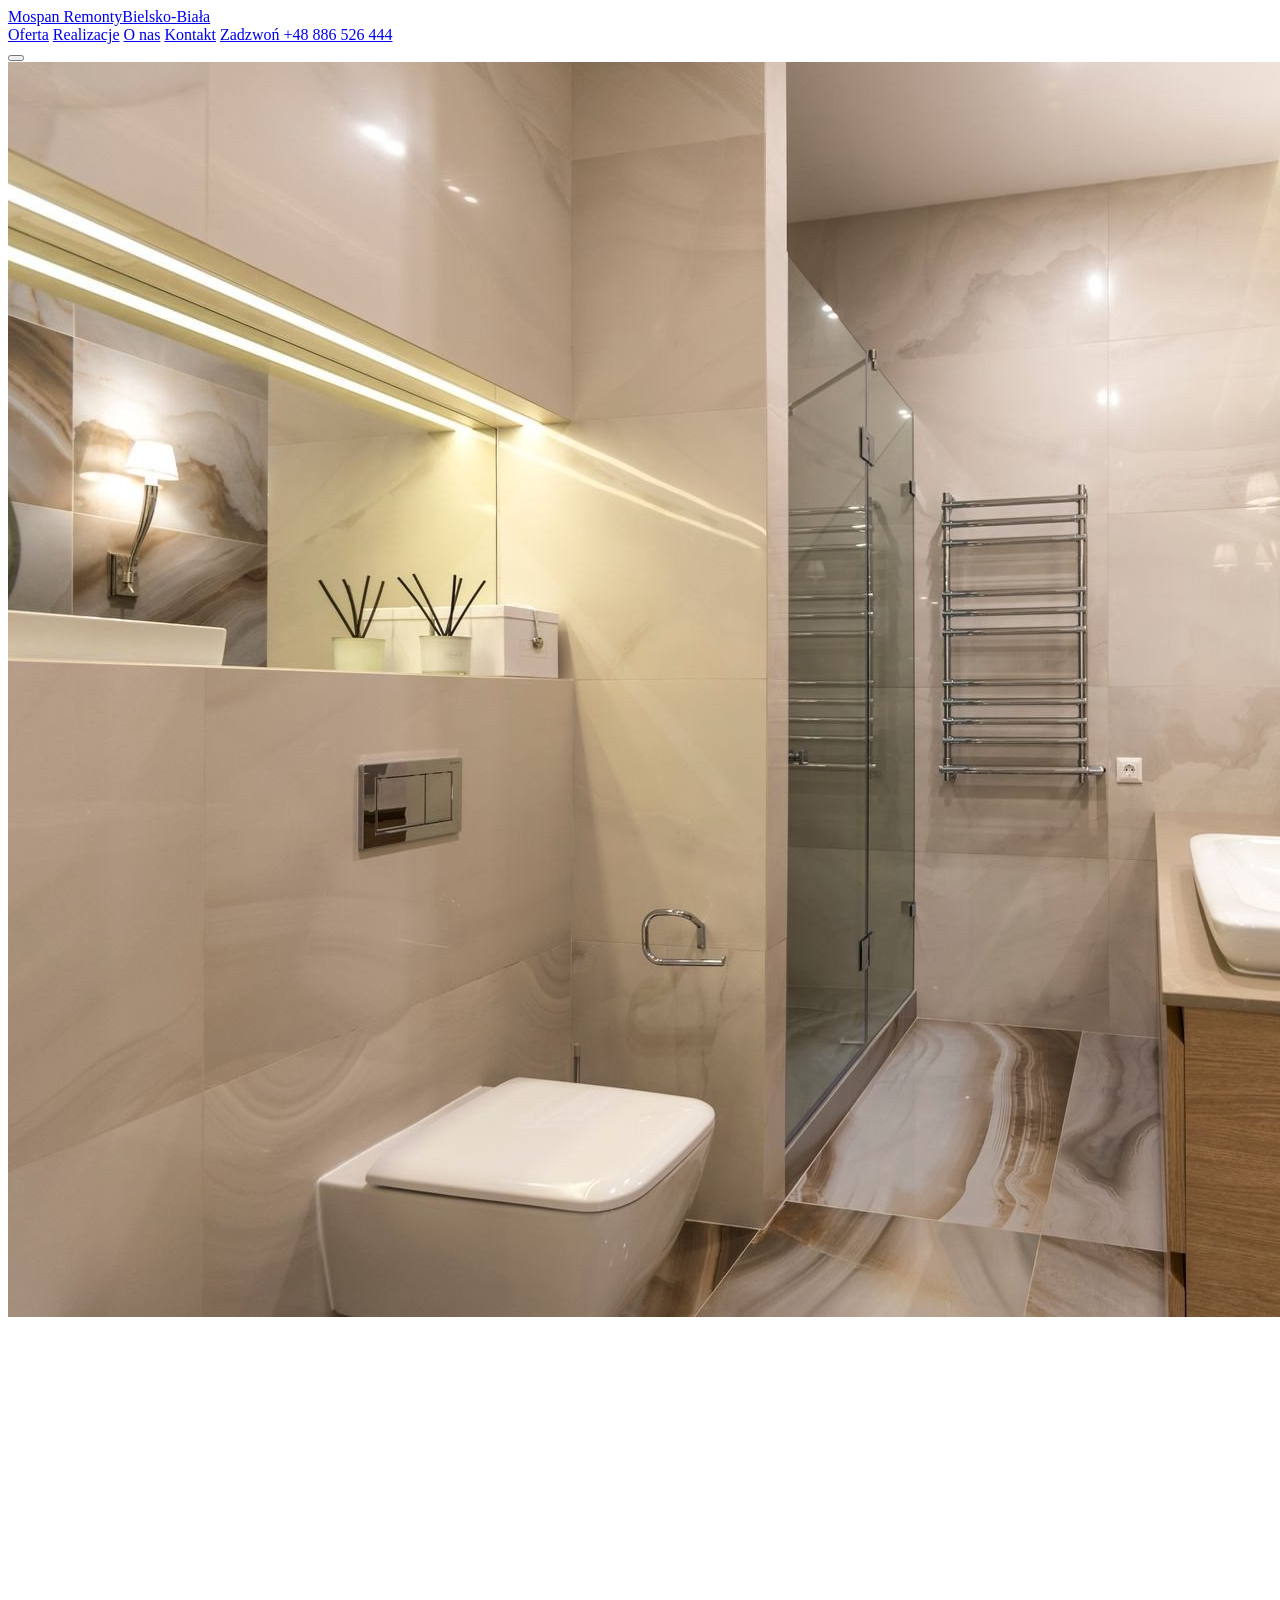
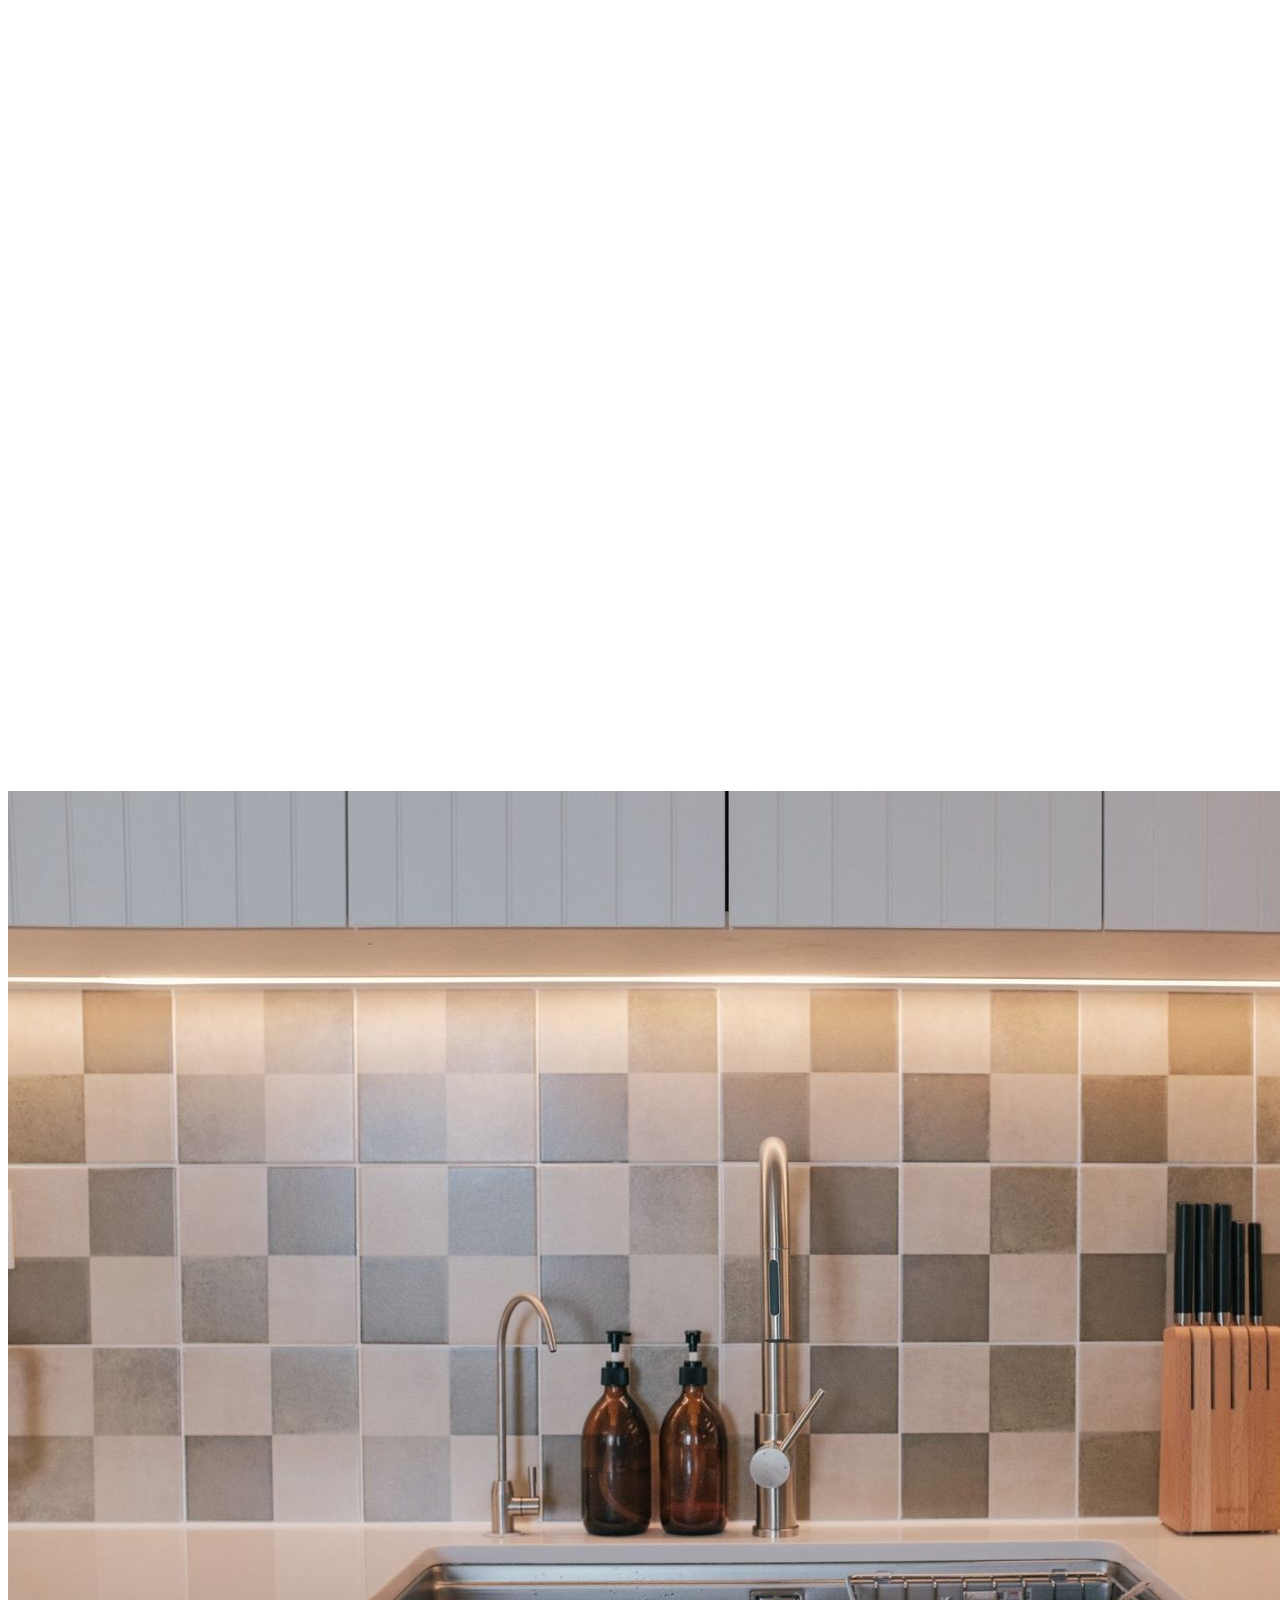
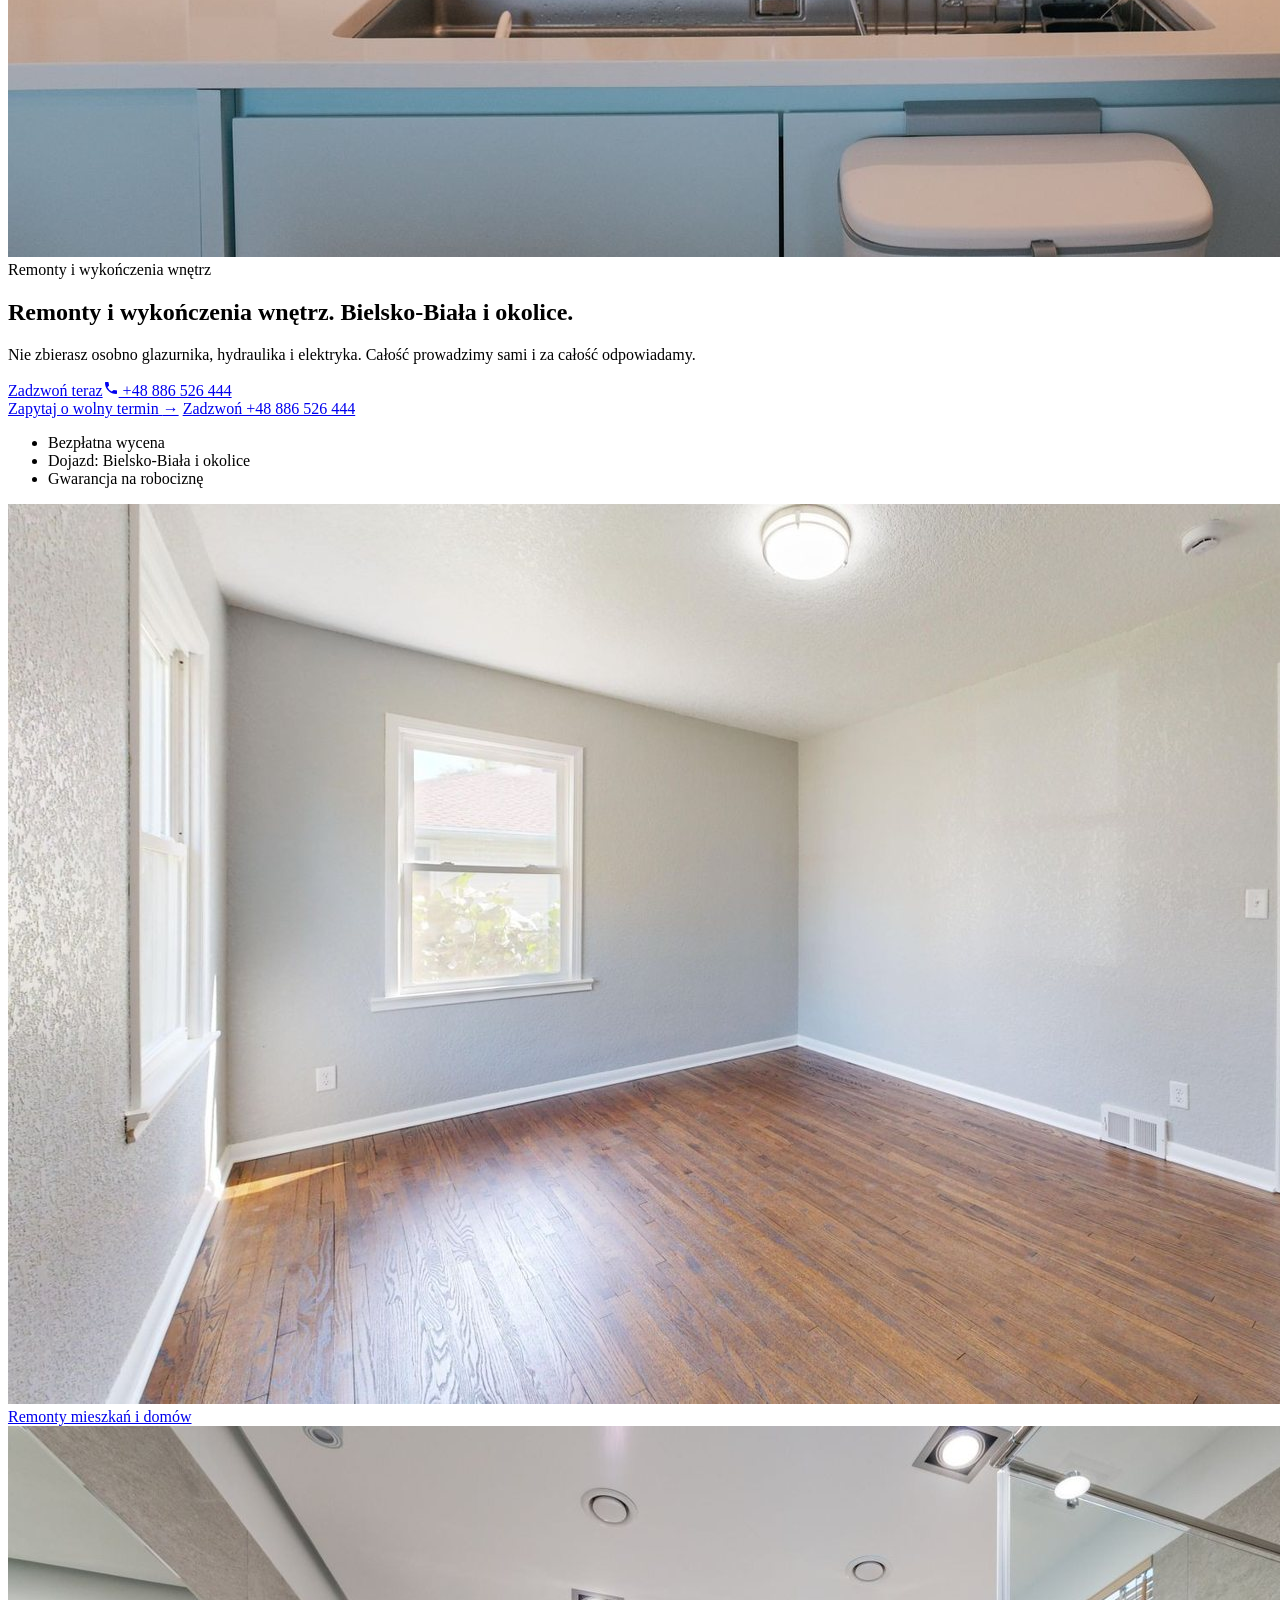
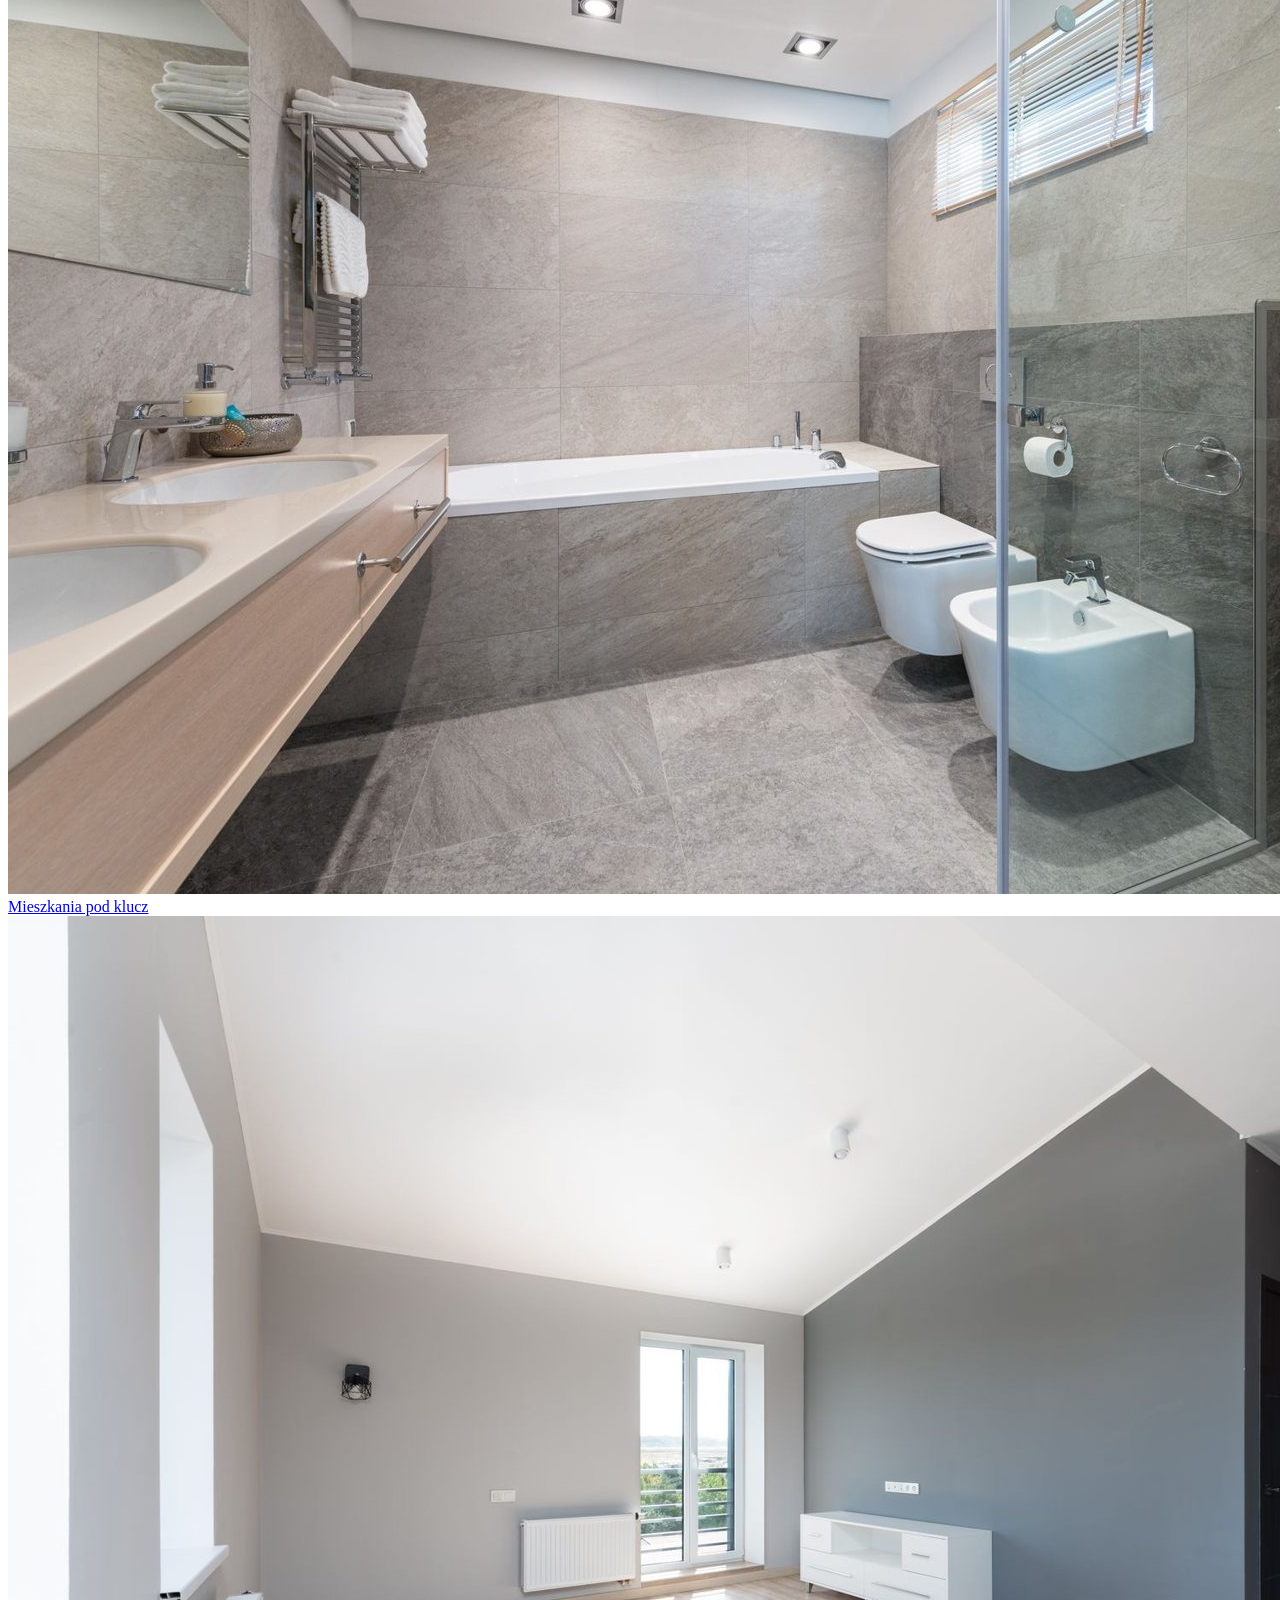
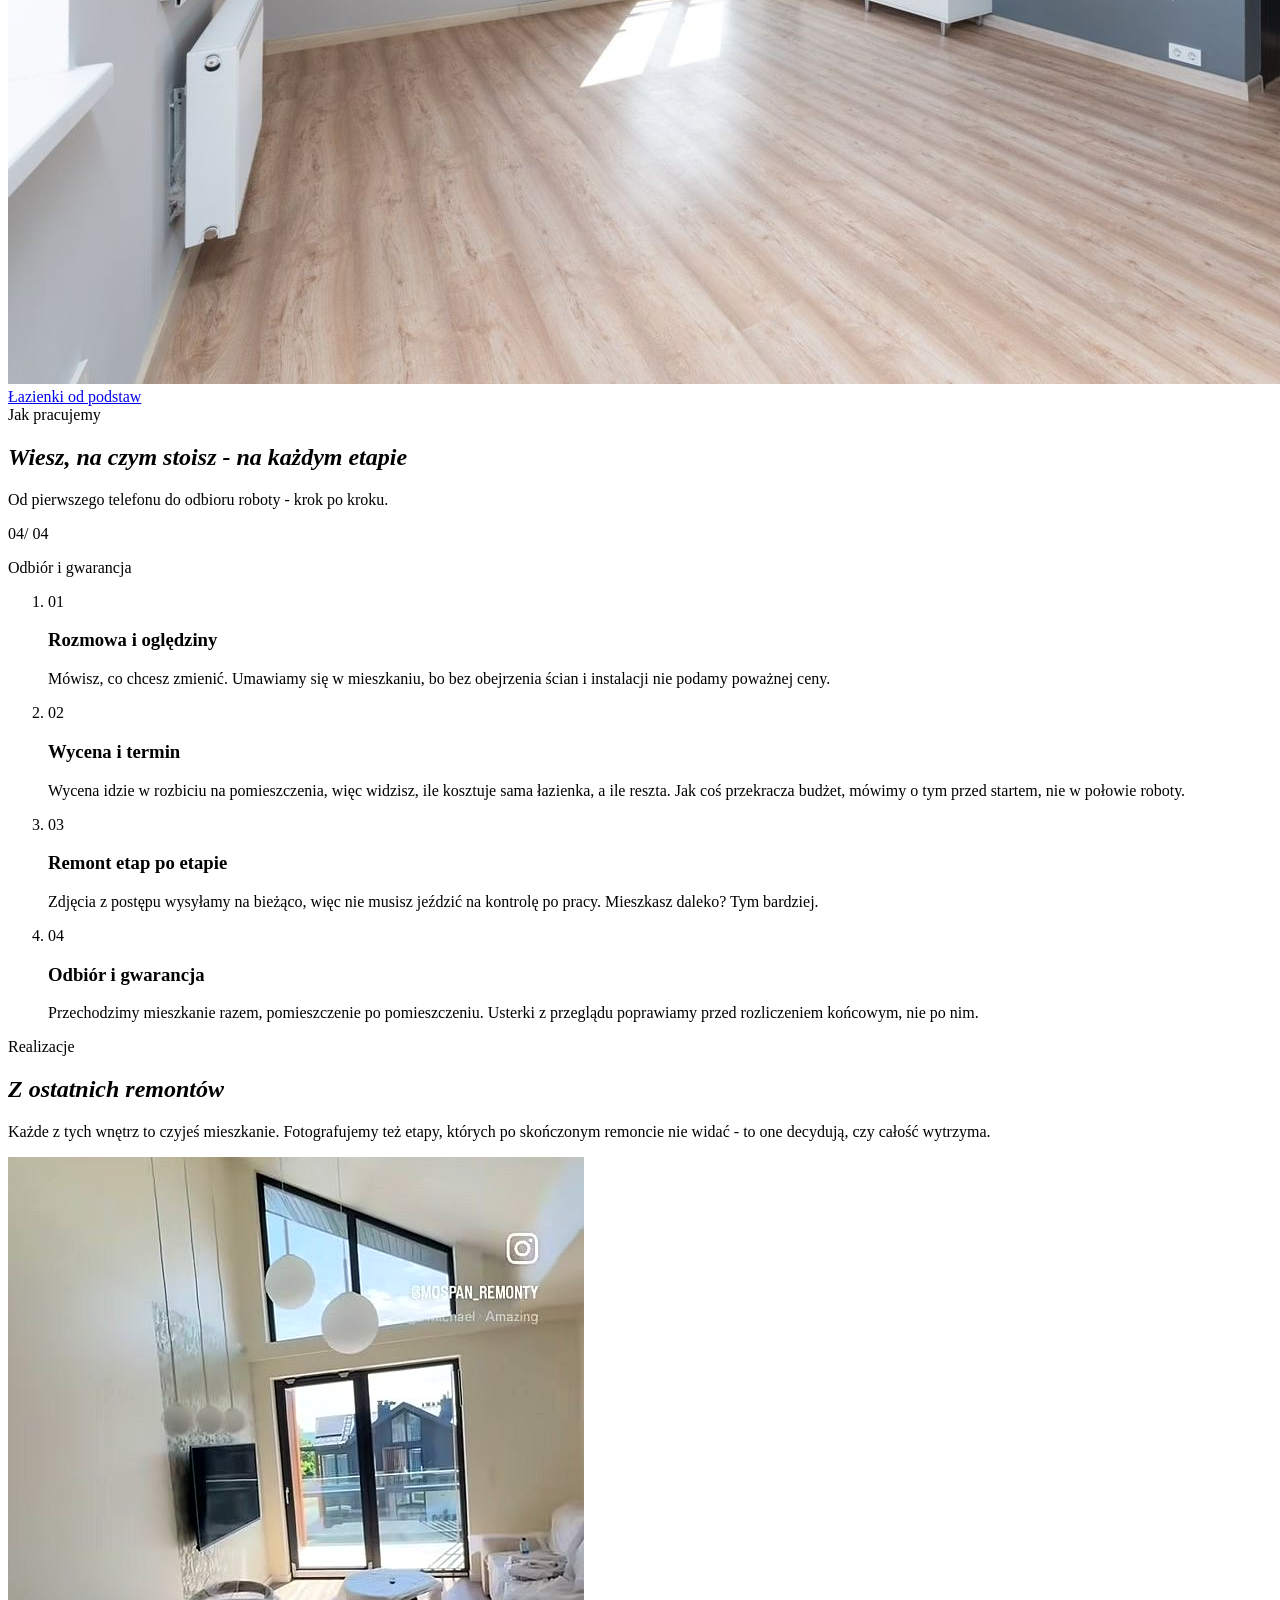
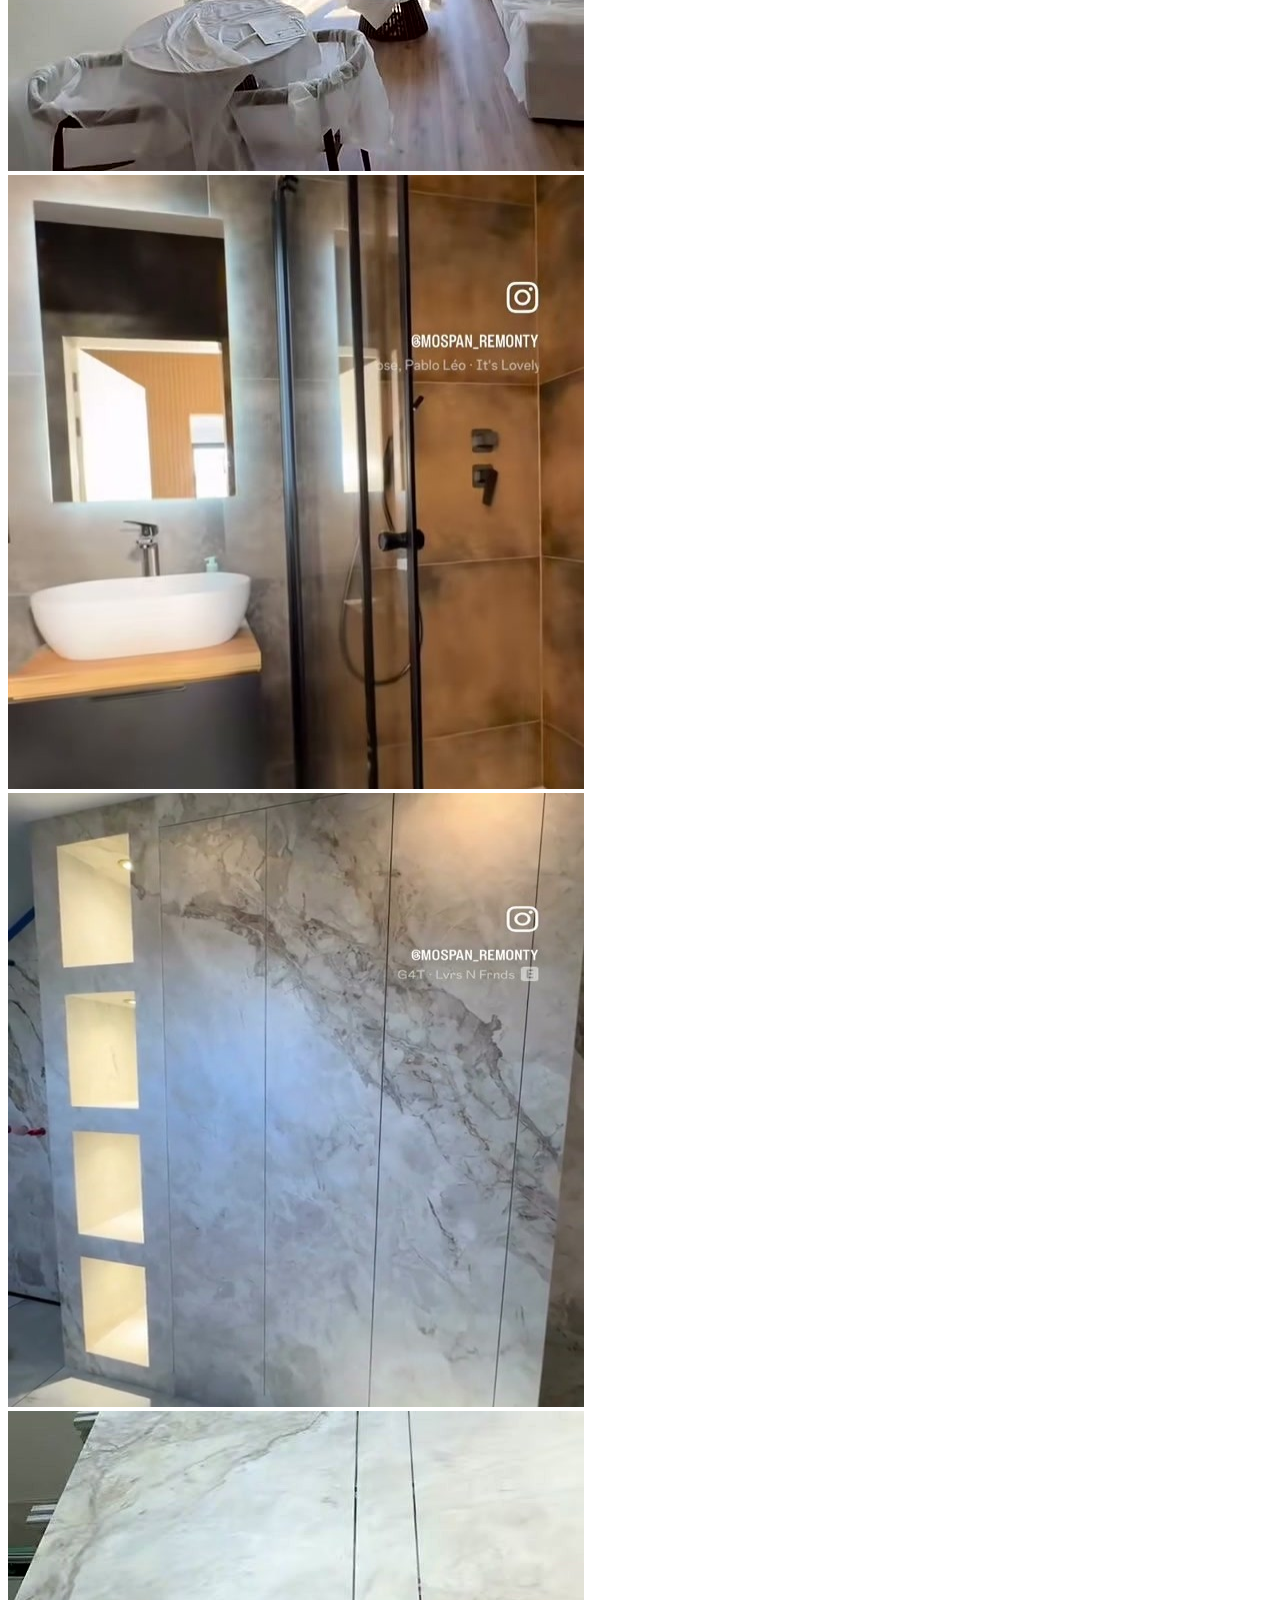
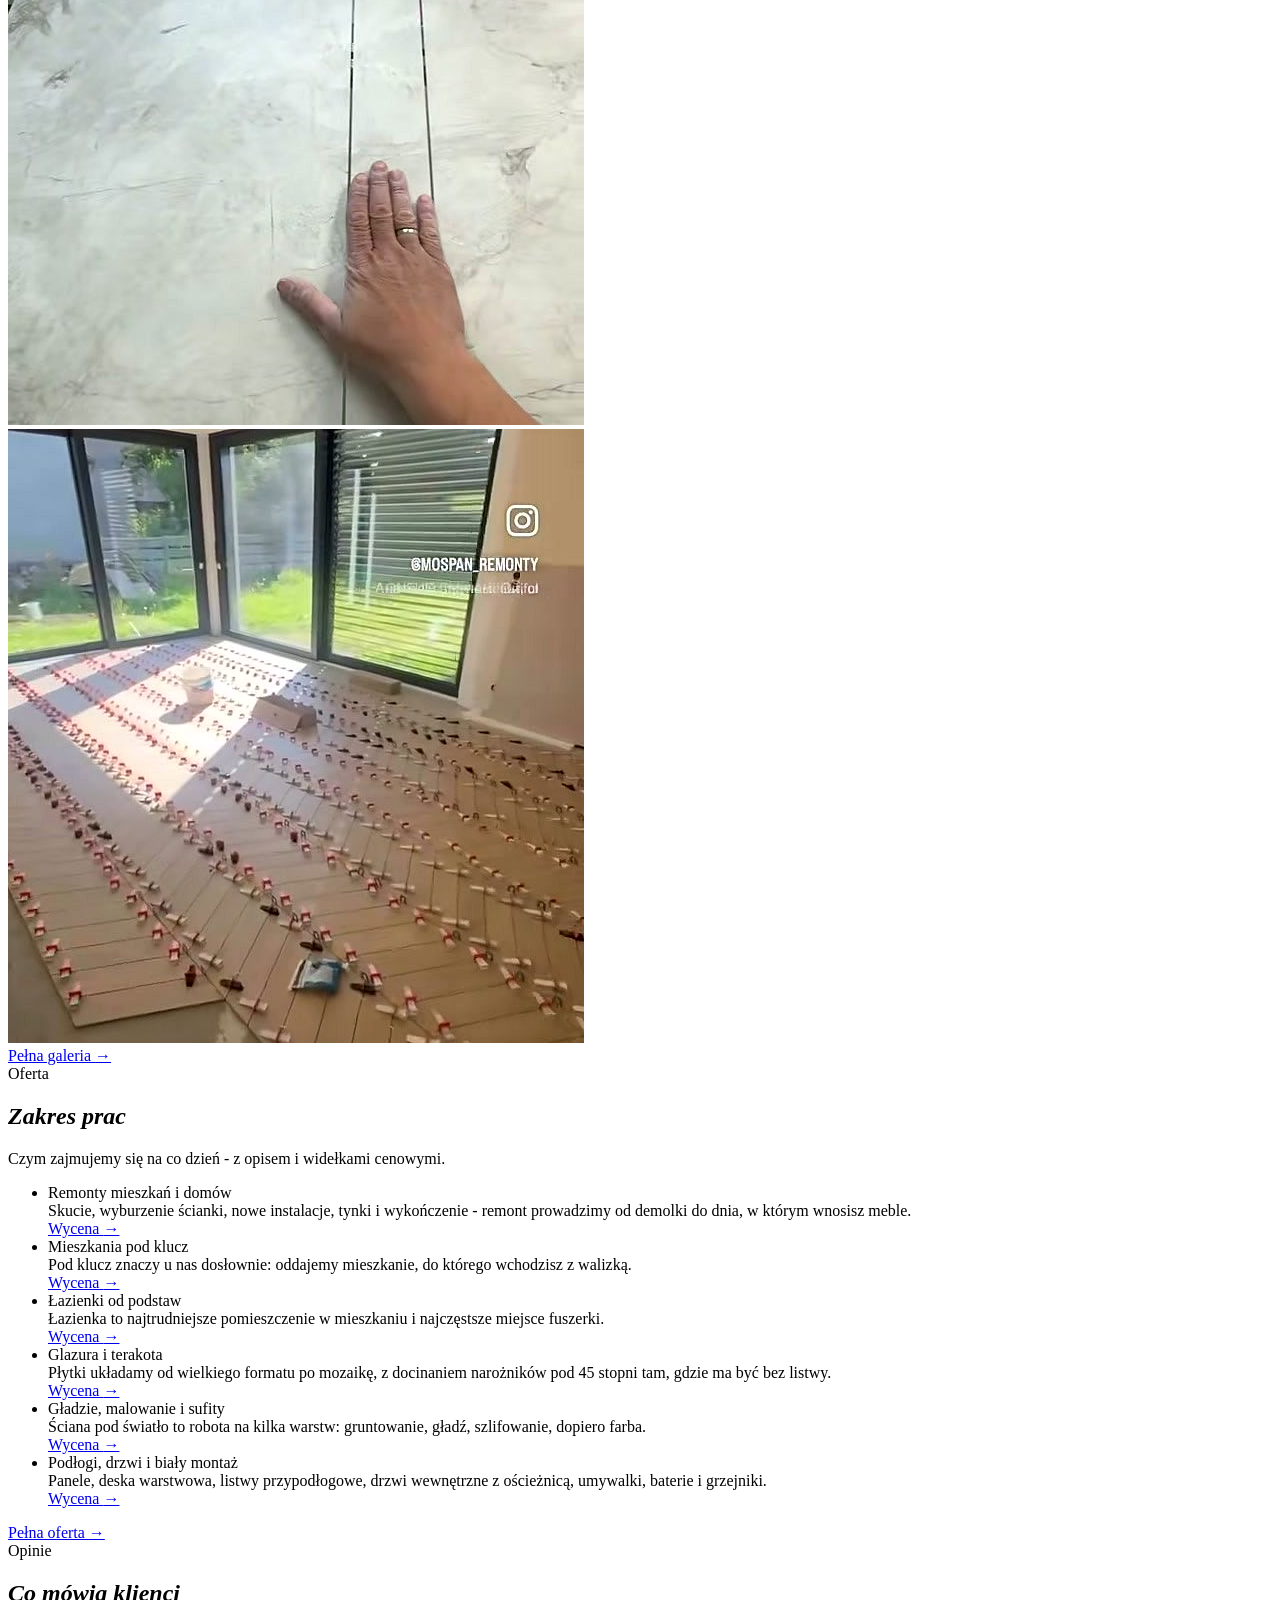
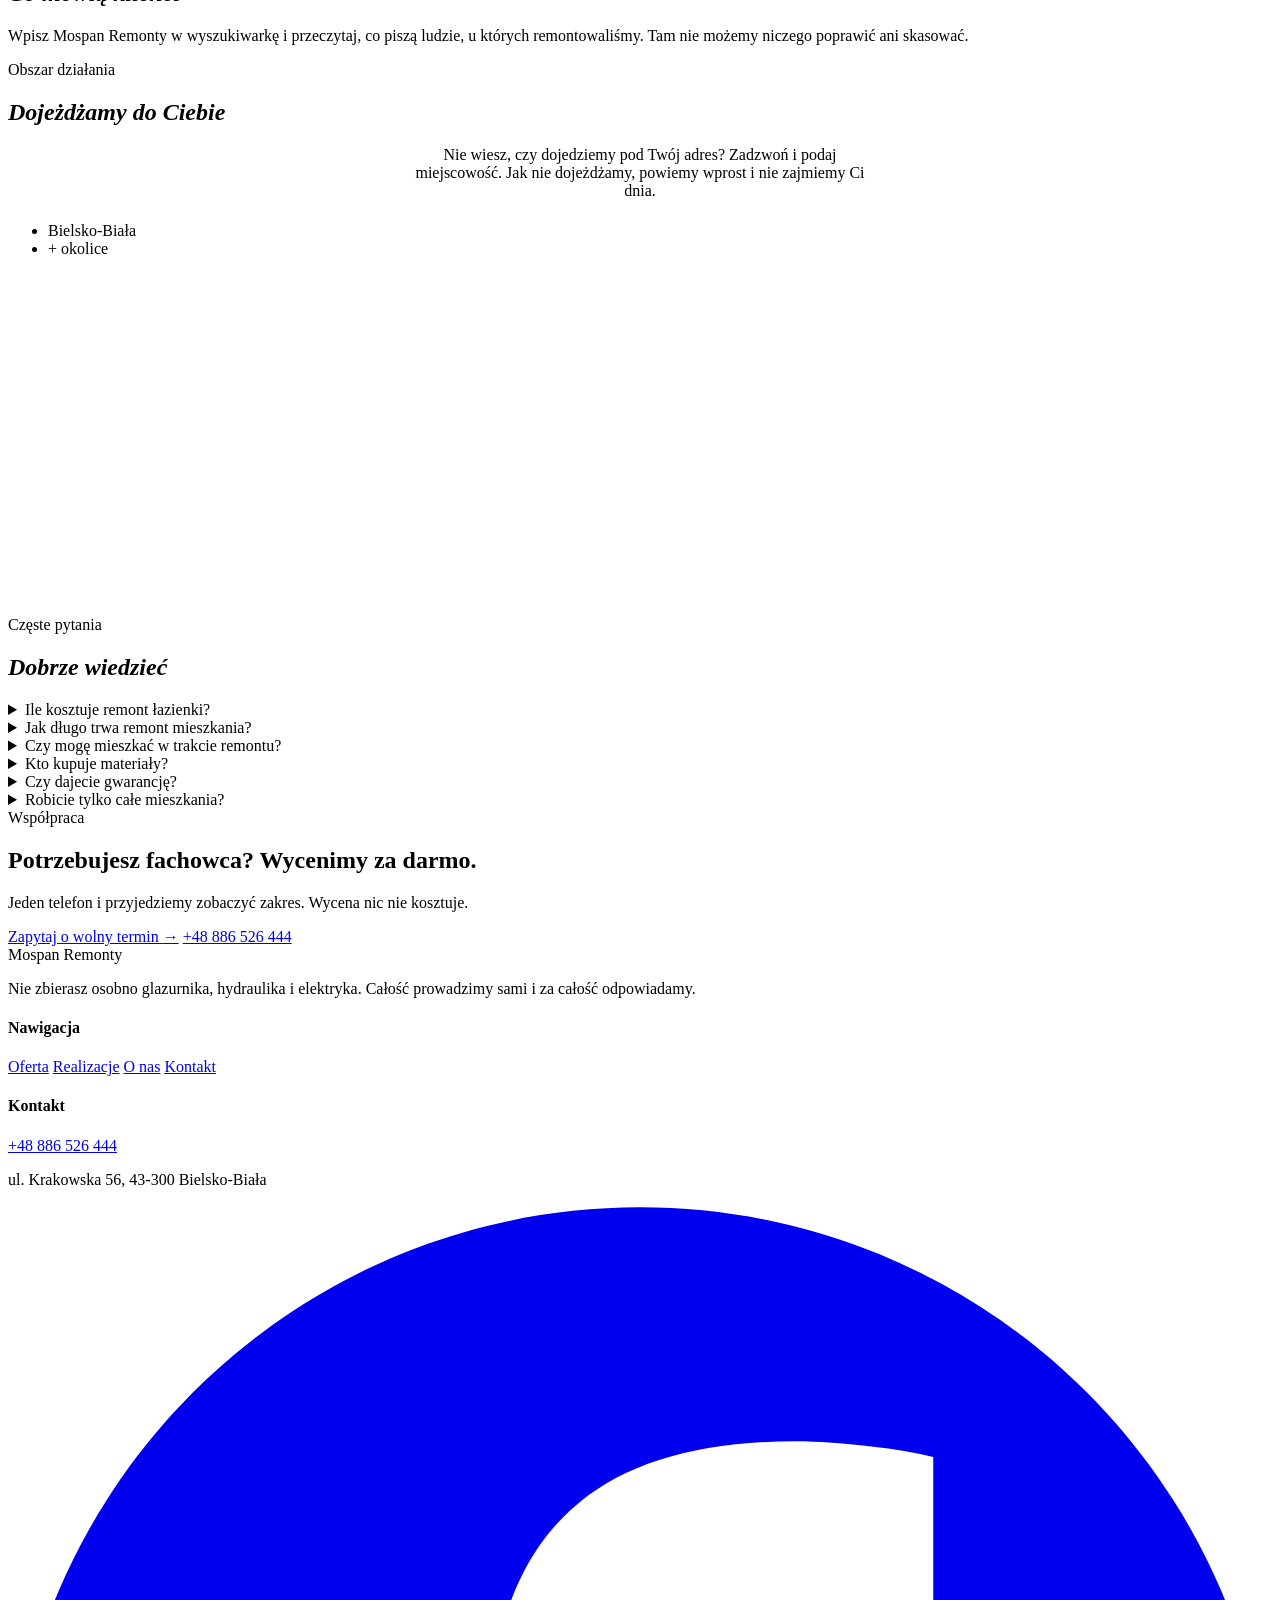
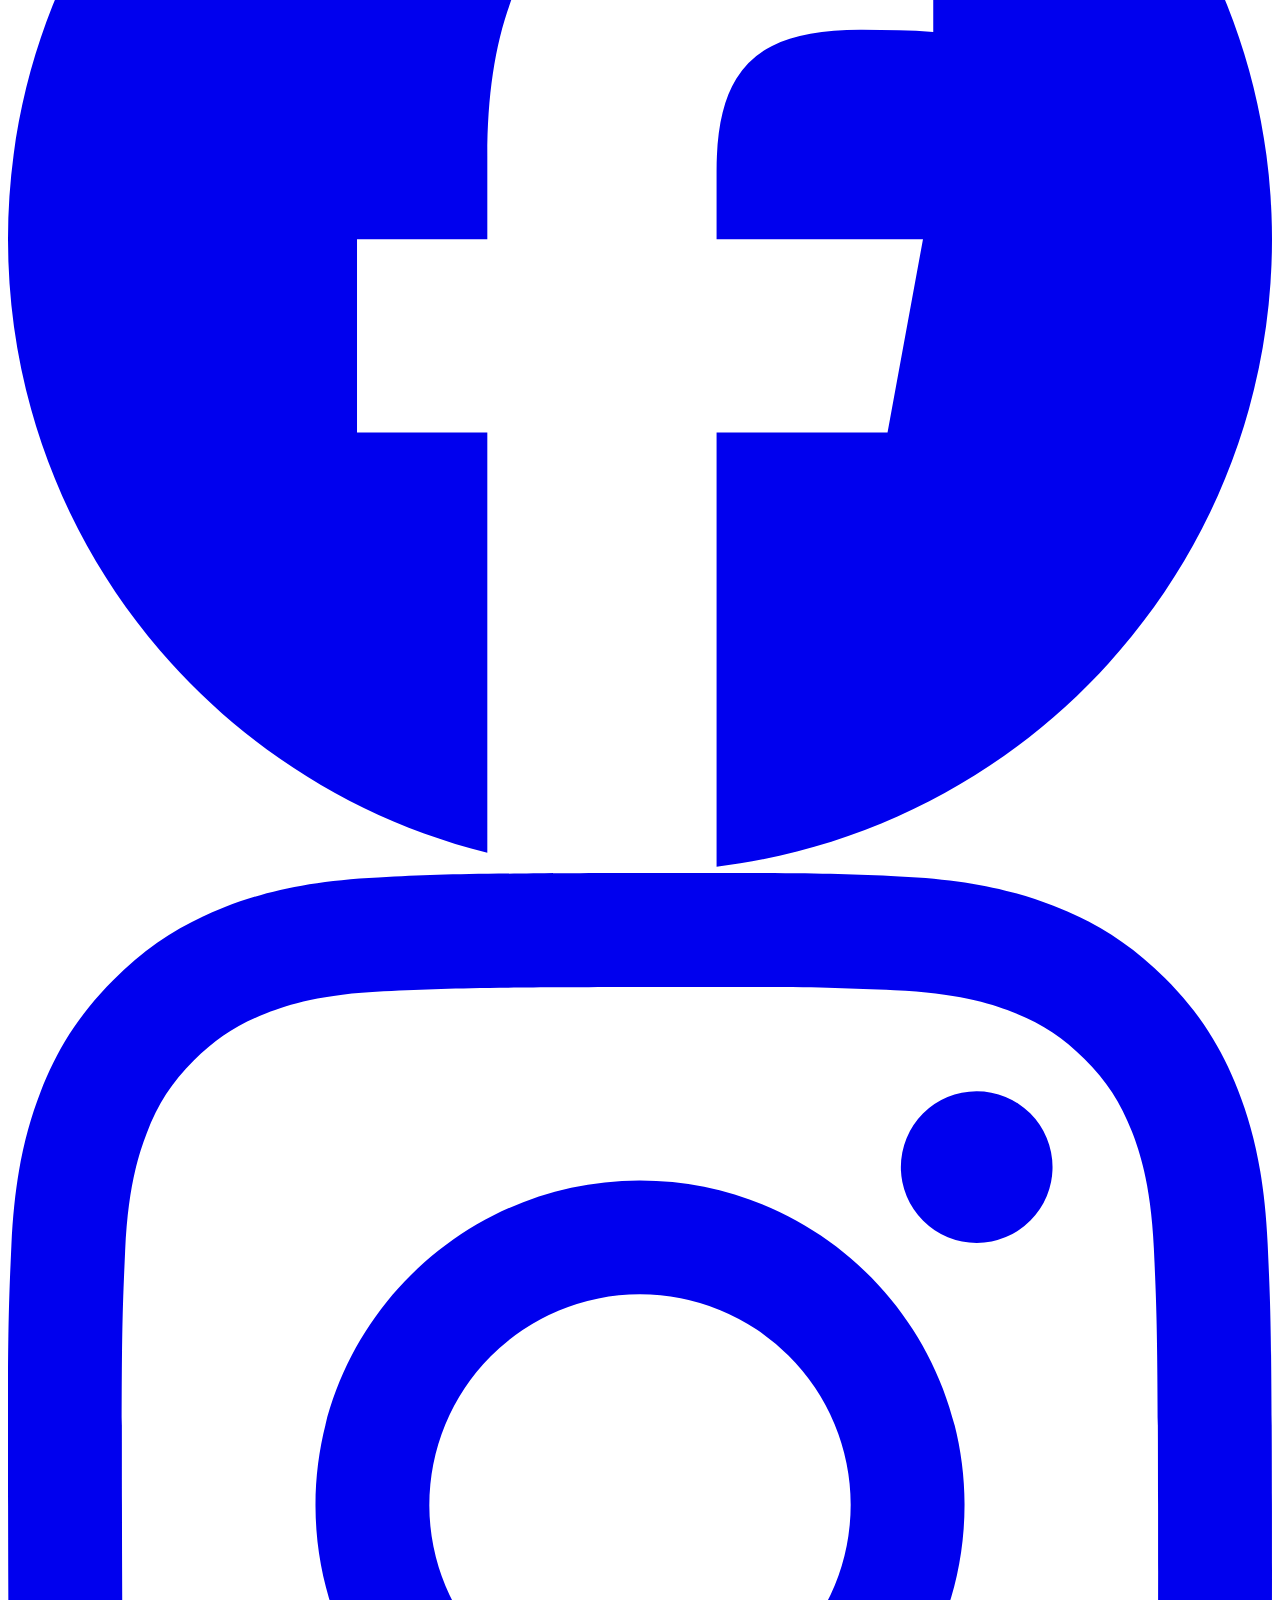
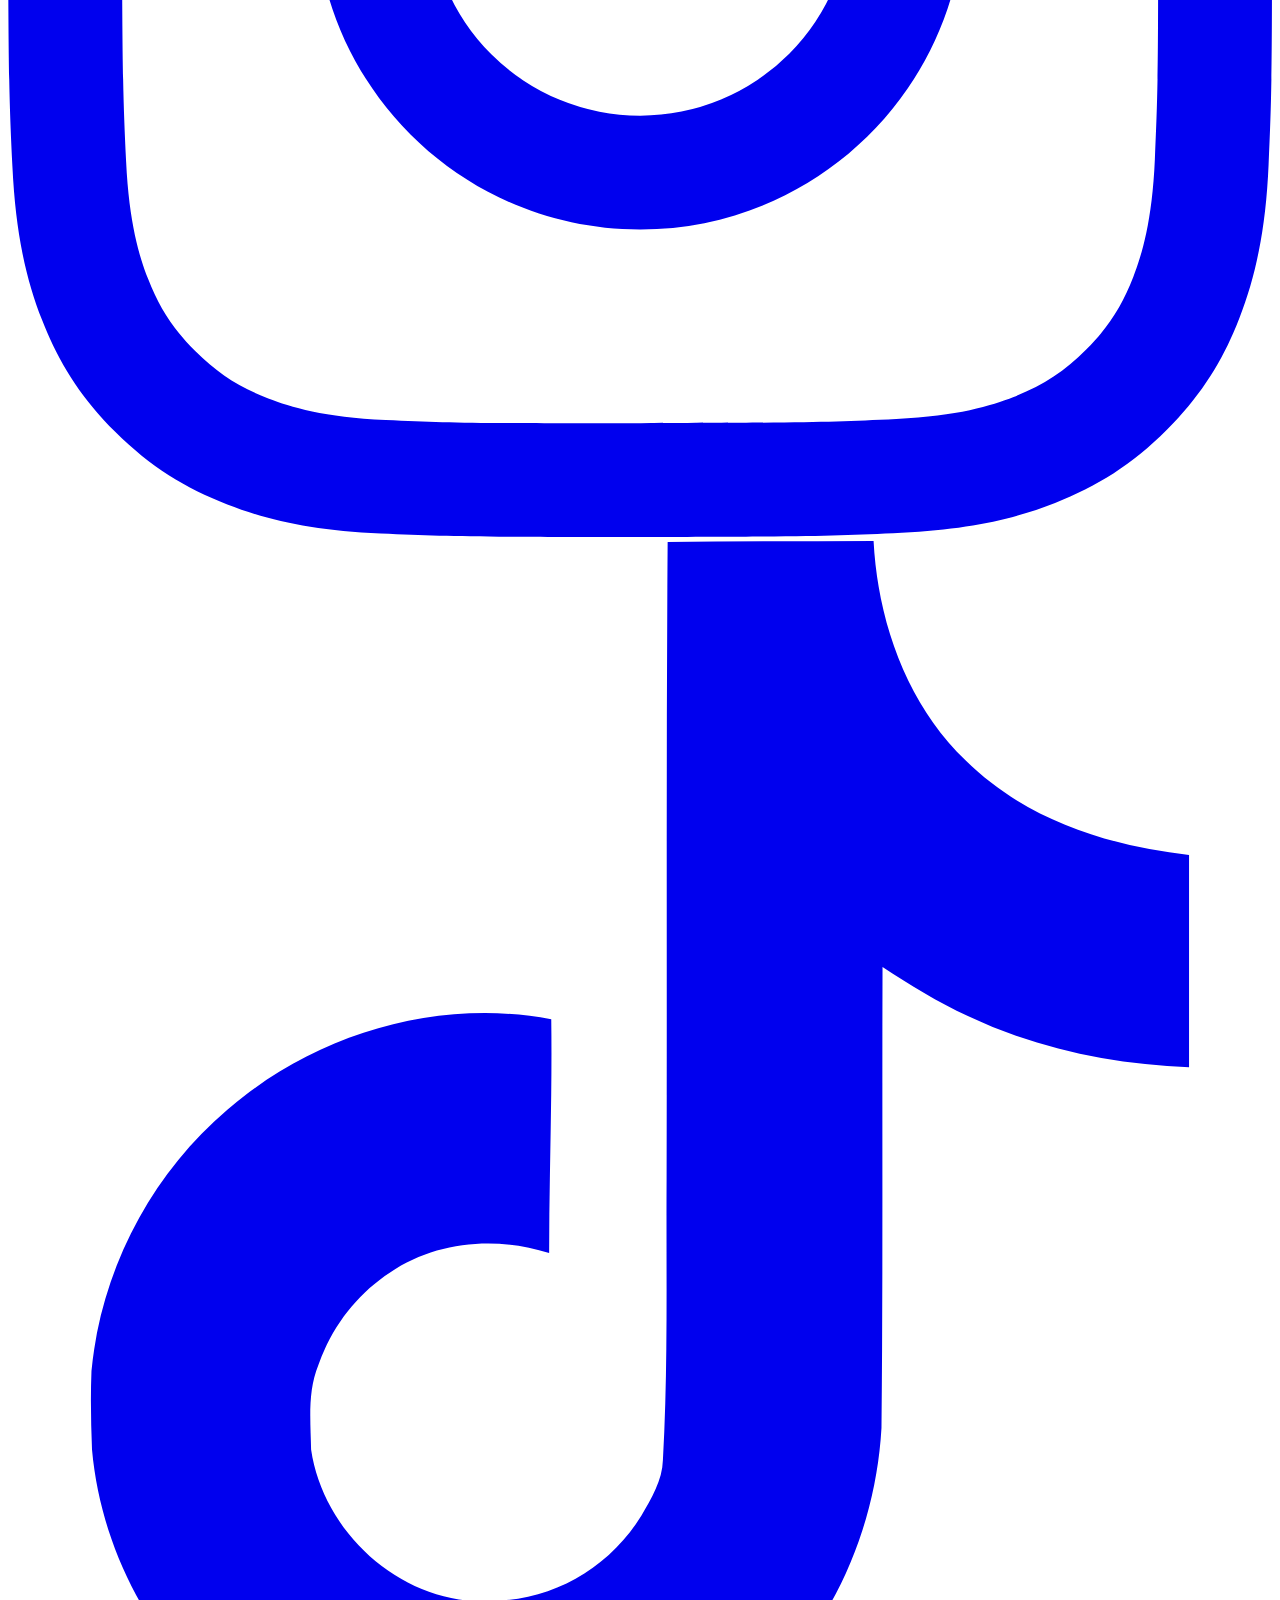
==== index.html @ 0ec08bc1 "Demo: Mospan Remonty" ====
<!DOCTYPE html>
<html lang="pl">
<head>
<meta charset="UTF-8">
<meta name="viewport" content="width=device-width, initial-scale=1.0">
<title>Mospan Remonty - remonty i wykończenia wnętrz</title>
<meta name="description" content="Remonty mieszkań w Bielsku-Białej: łazienki od podstaw, glazura i terakota, wykończenia pod klucz. Wycena i termin przed robotą. Zadzwoń: 886 526 444.">
<link rel="canonical" href="https://kris20032.github.io/mospan-remonty/">
<meta name="robots" content="noindex, nofollow">
<meta property="og:type" content="website">
<meta property="og:locale" content="pl_PL">
<meta property="og:site_name" content="Mospan Remonty">
<meta property="og:title" content="Mospan Remonty - remonty i wykończenia wnętrz">
<meta property="og:description" content="Remonty mieszkań w Bielsku-Białej: łazienki od podstaw, glazura i terakota, wykończenia pod klucz. Wycena i termin przed robotą. Zadzwoń: 886 526 444.">
<meta property="og:url" content="https://kris20032.github.io/mospan-remonty/">
<meta property="og:image" content="https://kris20032.github.io/mospan-remonty/img/og.jpg">
<meta property="og:image:width" content="1200">
<meta property="og:image:height" content="630">
<meta name="twitter:card" content="summary_large_image">
<script type="application/ld+json">{"@context": "https://schema.org", "@type": "LocalBusiness", "name": "Mospan Remonty", "url": "https://kris20032.github.io/mospan-remonty/", "telephone": "+48886526444", "image": "https://kris20032.github.io/mospan-remonty/img/og.jpg", "areaServed": "Bielsko-Biała", "sameAs": ["https://www.facebook.com/p/Firma-Mospan-Remonty-100076431146938/", "https://www.instagram.com/mospan_remonty/", "https://www.tiktok.com/@mospan_remonty"]}</script>
<link rel="preconnect" href="https://fonts.googleapis.com">
<link rel="preconnect" href="https://fonts.gstatic.com" crossorigin>
<link href="https://fonts.googleapis.com/css2?family=Space+Grotesk:wght@500;600;700&family=DM+Sans:opsz,wght@9..40,400;9..40,500;9..40,600&display=swap" rel="stylesheet">
<link rel="stylesheet" href="assets/styles.css?v=001f821d">
</head>
<body>

<header class="nav">
  <div class="wrap nav-inner">
    <a class="brand" href="index.html"><span class="name">Mospan Remonty</span><span class="sub">Bielsko-Biała</span></a>
    <nav class="nav-links">
      <a href="oferta.html">Oferta</a>
      <a href="realizacje.html">Realizacje</a>
      <a href="o-nas.html">O nas</a>
      <a href="kontakt.html">Kontakt</a>
      <a href="tel:+48886526444" class="btn btn-accent">Zadzwoń +48 886 526 444</a>
    </nav>
    <button class="nav-toggle" aria-label="Menu"><span></span><span></span><span></span></button>
  </div>
</header>

<main>
<section class="hero-fach">
  <img class="hf-photo" src="img/hero.jpg" fetchpriority="high" data-rotate="img/g16.jpg|img/g15.jpg" alt="Mospan Remonty" width="1880" height="1255">
  <div class="hf-panel">
    <div class="hf-inner">
      <span class="hf-kicker">Remonty i wykończenia wnętrz</span>
      <h1 class="hf-title">Remonty i wykończenia wnętrz. Bielsko-Biała i okolice. <em></em></h1>
      <p class="hf-lead">Nie zbierasz osobno glazurnika, hydraulika i elektryka. Całość prowadzimy sami i za całość odpowiadamy.</p>
      <a class="hf-phone" href="tel:+48886526444"><span class="hf-phone-lab">Zadzwoń teraz</span><span class="hf-phone-num"><svg class="ico-tel" width="16" height="16" viewBox="0 0 24 24" fill="none" aria-hidden="true"><path d="M6.6 10.8a15.5 15.5 0 0 0 6.6 6.6l2.2-2.2a1 1 0 0 1 1-.24 11.4 11.4 0 0 0 3.6.58 1 1 0 0 1 1 1V20a1 1 0 0 1-1 1A17 17 0 0 1 3 4a1 1 0 0 1 1-1h3.5a1 1 0 0 1 1 1c0 1.25.2 2.46.58 3.6a1 1 0 0 1-.25 1l-2.23 2.2Z" fill="currentColor"/></svg> +48 886 526 444</span></a>
      <div class="hf-actions">
        <a href="kontakt.html" class="btn btn-accent">Zapytaj o wolny termin <span class="arr">→</span></a>
        <a href="tel:+48886526444" class="btn btn-ghost hf-ghost">Zadzwoń +48 886 526 444</a>
      </div>
    </div>
  </div>
</section>
<section class="fach-promise">
  <div class="wrap">
    <ul class="fp-row reveal"><li>Bezpłatna wycena</li><li>Dojazd: Bielsko-Biała i okolice</li><li>Gwarancja na robociznę</li></ul>
  </div>
</section>
<section class="gateways-band">
  <div class="wrap">
    <div class="gateways">
      <a href="oferta.html" class="gateway reveal"><img src="img/g12.jpg" alt="Remonty mieszkań i domów" loading="lazy" width="1600" height="900" decoding="async"><span class="g-ttl">Remonty mieszkań i domów</span></a>
      <a href="oferta.html" class="gateway reveal"><img src="img/g13.jpg" alt="Mieszkania pod klucz" loading="lazy" width="1600" height="1068" decoding="async"><span class="g-ttl">Mieszkania pod klucz</span></a>
      <a href="oferta.html" class="gateway reveal"><img src="img/g14.jpg" alt="Łazienki od podstaw" loading="lazy" width="1600" height="1068" decoding="async"><span class="g-ttl">Łazienki od podstaw</span></a>
    </div>
  </div>
</section>
<section class="proces proces-os fachowcy">
  <div class="wrap proc-grid">
    <div class="proc-side">
      <div class="head reveal">
        <span class="eyebrow">Jak pracujemy</span>
        <h2>Wiesz, na czym stoisz - na każdym etapie</h2>
        <p>Od pierwszego telefonu do odbioru roboty - krok po kroku.</p>
      </div>
      <div class="proc-count" aria-hidden="true"><span class="pc-cur">01</span><span class="pc-all">/ 04</span></div>
      <div class="proc-bar" aria-hidden="true"><i></i></div>
      <p class="proc-now" aria-hidden="true">Rozmowa i oględziny</p>
    </div>
    <ol class="proces-line">
      <li class="reveal"><span class="pno">01</span><h3>Rozmowa i oględziny</h3><p>Mówisz, co chcesz zmienić. Umawiamy się w mieszkaniu, bo bez obejrzenia ścian i instalacji nie podamy poważnej ceny.</p></li>
      <li class="reveal"><span class="pno">02</span><h3>Wycena i termin</h3><p>Wycena idzie w rozbiciu na pomieszczenia, więc widzisz, ile kosztuje sama łazienka, a ile reszta. Jak coś przekracza budżet, mówimy o tym przed startem, nie w połowie roboty.</p></li>
      <li class="reveal"><span class="pno">03</span><h3>Remont etap po etapie</h3><p>Zdjęcia z postępu wysyłamy na bieżąco, więc nie musisz jeździć na kontrolę po pracy. Mieszkasz daleko? Tym bardziej.</p></li>
      <li class="reveal"><span class="pno">04</span><h3>Odbiór i gwarancja</h3><p>Przechodzimy mieszkanie razem, pomieszczenie po pomieszczeniu. Usterki z przeglądu poprawiamy przed rozliczeniem końcowym, nie po nim.</p></li>
    </ol>
  </div>
</section>
<section>
  <div class="wrap">
    <div class="head reveal">
      <span class="eyebrow">Realizacje</span>
      <h2>Z ostatnich remontów</h2>
      <p>Każde z tych wnętrz to czyjeś mieszkanie. Fotografujemy też etapy, których po skończonym remoncie nie widać - to one decydują, czy całość wytrzyma.</p>
    </div>
    <div class="gallery">
      <div class="tile t-two3 reveal"><img src="img/g1.jpg" alt="Mospan Remonty" loading="lazy" width="576" height="614" decoding="async"></div>
      <div class="tile t-third reveal"><img src="img/g2.jpg" alt="Mospan Remonty" loading="lazy" width="576" height="614" decoding="async"></div>
      <div class="tile t-third reveal"><img src="img/g3.jpg" alt="Mospan Remonty" loading="lazy" width="576" height="614" decoding="async"></div>
      <div class="tile t-third reveal"><img src="img/g4.jpg" alt="Mospan Remonty" loading="lazy" width="576" height="614" decoding="async"></div>
      <div class="tile t-third reveal"><img src="img/g5.jpg" alt="Mospan Remonty" loading="lazy" width="576" height="614" decoding="async"></div>
    </div>
    <div style="margin-top:var(--space-7)" class="reveal"><a href="realizacje.html" class="btn btn-accent">Pełna galeria <span class="arr">→</span></a></div>
  </div>
</section>
<section class="fach-uslugi">
  <div class="wrap">
    <div class="head reveal">
      <span class="eyebrow">Oferta</span>
      <h2>Zakres prac</h2>
      <p>Czym zajmujemy się na co dzień - z opisem i widełkami cenowymi.</p>
    </div>
    <ul class="fu-list">
      <li class="fu-row reveal"><div class="fu-name">Remonty mieszkań i domów</div><div class="fu-desc">Skucie, wyburzenie ścianki, nowe instalacje, tynki i wykończenie - remont prowadzimy od demolki do dnia, w którym wnosisz meble.</div><a class="fu-cta" href="kontakt.html">Wycena <span class="arr">→</span></a></li>
      <li class="fu-row reveal"><div class="fu-name">Mieszkania pod klucz</div><div class="fu-desc">Pod klucz znaczy u nas dosłownie: oddajemy mieszkanie, do którego wchodzisz z walizką.</div><a class="fu-cta" href="kontakt.html">Wycena <span class="arr">→</span></a></li>
      <li class="fu-row reveal"><div class="fu-name">Łazienki od podstaw</div><div class="fu-desc">Łazienka to najtrudniejsze pomieszczenie w mieszkaniu i najczęstsze miejsce fuszerki.</div><a class="fu-cta" href="kontakt.html">Wycena <span class="arr">→</span></a></li>
      <li class="fu-row reveal"><div class="fu-name">Glazura i terakota</div><div class="fu-desc">Płytki układamy od wielkiego formatu po mozaikę, z docinaniem narożników pod 45 stopni tam, gdzie ma być bez listwy.</div><a class="fu-cta" href="kontakt.html">Wycena <span class="arr">→</span></a></li>
      <li class="fu-row reveal"><div class="fu-name">Gładzie, malowanie i sufity</div><div class="fu-desc">Ściana pod światło to robota na kilka warstw: gruntowanie, gładź, szlifowanie, dopiero farba.</div><a class="fu-cta" href="kontakt.html">Wycena <span class="arr">→</span></a></li>
      <li class="fu-row reveal"><div class="fu-name">Podłogi, drzwi i biały montaż</div><div class="fu-desc">Panele, deska warstwowa, listwy przypodłogowe, drzwi wewnętrzne z ościeżnicą, umywalki, baterie i grzejniki.</div><a class="fu-cta" href="kontakt.html">Wycena <span class="arr">→</span></a></li>
    </ul>
    <div style="margin-top:var(--space-7)" class="reveal"><a href="oferta.html" class="btn btn-ghost">Pełna oferta <span class="arr">→</span></a></div>
  </div>
</section>
<section class="stopklatka" aria-hidden="true">
  <div class="stk-bg" style="background-image:url(img/about.jpg)"></div>
</section>
<section class="opinie op-fallback">
  <div class="wrap">
    <div class="head center reveal">
      <span class="eyebrow">Opinie</span>
      <h2>Co mówią klienci</h2>
      <p>Wpisz Mospan Remonty w wyszukiwarkę i przeczytaj, co piszą ludzie, u których remontowaliśmy. Tam nie możemy niczego poprawić ani skasować.</p>
    </div>
  </div>
</section>
<section class="obszar">
  <div class="wrap">
    <div class="head center reveal">
      <span class="eyebrow">Obszar działania</span>
      <h2>Dojeżdżamy do Ciebie</h2>
    </div>
    <p class="obszar-txt reveal" style="text-align:center;max-width:60ch;margin:0 auto 1.4rem">Nie wiesz, czy dojedziemy pod Twój adres? Zadzwoń i podaj miejscowość. Jak nie dojeżdżamy, powiemy wprost i nie zajmiemy Ci dnia.</p>
    <ul class="obszar-list reveal"><li class="is-home">Bielsko-Biała</li><li>+ okolice</li></ul>
    <div class="obszar-mapa reveal" style="margin-top:var(--space-7)">
      <iframe title="Obszar działania - Bielsko-Biała i okolice" src="https://maps.google.com/maps?q=Mospan%20Remonty%20Bielsko-Bia%C5%82a&amp;z=11&amp;output=embed" loading="lazy" referrerpolicy="no-referrer-when-downgrade" style="width:100%;height:clamp(280px,38vh,420px);border:0;display:block;border-radius:var(--r-md)"></iframe>
    </div>
  </div>
</section>
<section class="faq-klinika">
  <div class="wrap">
    <div class="head center reveal">
      <span class="eyebrow">Częste pytania</span>
      <h2>Dobrze wiedzieć</h2>
    </div>
    <div class="faq-list">
      <details class="faq-item reveal"><summary>Ile kosztuje remont łazienki?</summary><p>Cena zależy od metrażu, formatu płytek i tego, czy przerabiamy instalacje. Dlatego liczymy dopiero po obejrzeniu pomieszczenia - kwota rzucona przez telefon i tak by się nie utrzymała.</p></details>
      <details class="faq-item reveal"><summary>Jak długo trwa remont mieszkania?</summary><p>Sama łazienka to zwykle kilka tygodni, całe mieszkanie pod klucz - kilka miesięcy. Sporo czasu zjada schnięcie: wylewki, tynków, hydroizolacji. Termin dostajesz razem z wyceną.</p></details>
      <details class="faq-item reveal"><summary>Czy mogę mieszkać w trakcie remontu?</summary><p>Przy jednym pomieszczeniu zwykle tak, przy remoncie całego mieszkania odradzamy. Kurz z szlifowania gładzi wchodzi wszędzie, a woda bywa odcięta na kilka dni. Powiemy wprost, czego się spodziewać.</p></details>
      <details class="faq-item reveal"><summary>Kto kupuje materiały?</summary><p>Jak wolisz. Płytki i armaturę zwykle wybiera klient, bo to kwestia gustu. Chemię budowlaną, kleje i profile bierzemy sami - tu decyduje parametr, nie wygląd.</p></details>
      <details class="faq-item reveal"><summary>Czy dajecie gwarancję?</summary><p>Tak, na robociznę. Zgłoszenie po odbiorze traktujemy tak samo poważnie jak zlecenie, za które dopiero mamy dostać pieniądze.</p></details>
      <details class="faq-item reveal"><summary>Robicie tylko całe mieszkania?</summary><p>Nie. Sama łazienka, sama kuchnia albo samo położenie płytek też wchodzi w grę. Mniejsze roboty wpasowujemy w grafik między większe remonty - zadzwoń i zapytaj o wolny termin.</p></details>
    </div>
  </div>
</section>
<section class="cta">
  <div class="wrap">
    <div class="reveal">
      <span class="eyebrow">Współpraca</span>
      <h2>Potrzebujesz fachowca? Wycenimy za darmo.</h2>
      <p>Jeden telefon i przyjedziemy zobaczyć zakres. Wycena nic nie kosztuje.</p>
    </div>
    <div class="cta-actions reveal">
      <a href="kontakt.html" class="btn btn-light">Zapytaj o wolny termin <span class="arr">→</span></a>
      <a href="tel:+48886526444" class="btn btn-ghost btn-ghost-cta">+48 886 526 444</a>
    </div>
  </div>
</section>
</main>

<footer>
  <div class="wrap">
    <div class="foot-grid">
      <div class="foot-brand">
        <div class="name">Mospan Remonty</div>
        <p>Nie zbierasz osobno glazurnika, hydraulika i elektryka. Całość prowadzimy sami i za całość odpowiadamy.</p>
      </div>
      <div class="foot-col">
        <h4>Nawigacja</h4>
        <a href="oferta.html">Oferta</a>
        <a href="realizacje.html">Realizacje</a>
        <a href="o-nas.html">O nas</a>
        <a href="kontakt.html">Kontakt</a>
      </div>
      <div class="foot-col">
        <h4>Kontakt</h4>
        <a href="tel:+48886526444">+48 886 526 444</a>
        <p>ul. Krakowska 56, 43-300 Bielsko-Biała</p>
      <div class="foot-soc">
        <a class="soc" href="https://www.facebook.com/p/Firma-Mospan-Remonty-100076431146938/" target="_blank" rel="noopener" aria-label="Facebook - Mospan Remonty"><svg viewBox="0 0 24 24" aria-hidden="true" focusable="false"><path d="M9.101 23.691v-7.98H6.627v-3.667h2.474v-1.58c0-4.085 1.848-5.978 5.858-5.978.401 0 .955.042 1.468.103a8.68 8.68 0 0 1 1.141.195v3.325a8.623 8.623 0 0 0-.653-.036 26.805 26.805 0 0 0-.733-.009c-.707 0-1.259.096-1.675.309a1.686 1.686 0 0 0-.679.622c-.258.42-.374.995-.374 1.752v1.297h3.919l-.386 2.103-.287 1.564h-3.246v8.245C19.396 23.238 24 18.179 24 12.044c0-6.627-5.373-12-12-12s-12 5.373-12 12c0 5.628 3.874 10.35 9.101 11.647Z" fill="currentColor"/></svg></a>
        <a class="soc" href="https://www.instagram.com/mospan_remonty/" target="_blank" rel="noopener" aria-label="Instagram - Mospan Remonty"><svg viewBox="0 0 24 24" aria-hidden="true" focusable="false"><path d="M7.0301.084c-1.2768.0602-2.1487.264-2.911.5634-.7888.3075-1.4575.72-2.1228 1.3877-.6652.6677-1.075 1.3368-1.3802 2.127-.2954.7638-.4956 1.6365-.552 2.914-.0564 1.2775-.0689 1.6882-.0626 4.947.0062 3.2586.0206 3.6671.0825 4.9473.061 1.2765.264 2.1482.5635 2.9107.308.7889.72 1.4573 1.388 2.1228.6679.6655 1.3365 1.0743 2.1285 1.38.7632.295 1.6361.4961 2.9134.552 1.2773.056 1.6884.069 4.9462.0627 3.2578-.0062 3.668-.0207 4.9478-.0814 1.28-.0607 2.147-.2652 2.9098-.5633.7889-.3086 1.4578-.72 2.1228-1.3881.665-.6682 1.0745-1.3378 1.3795-2.1284.2957-.7632.4966-1.636.552-2.9124.056-1.2809.0692-1.6898.063-4.948-.0063-3.2583-.021-3.6668-.0817-4.9465-.0607-1.2797-.264-2.1487-.5633-2.9117-.3084-.7889-.72-1.4568-1.3876-2.1228C21.2982 1.33 20.628.9208 19.8378.6165 19.074.321 18.2017.1197 16.9244.0645 15.6471.0093 15.236-.005 11.977.0014 8.718.0076 8.31.0215 7.0301.0839m.1402 21.6932c-1.17-.0509-1.8053-.2453-2.2287-.408-.5606-.216-.96-.4771-1.3819-.895-.422-.4178-.6811-.8186-.9-1.378-.1644-.4234-.3624-1.058-.4171-2.228-.0595-1.2645-.072-1.6442-.079-4.848-.007-3.2037.0053-3.583.0607-4.848.05-1.169.2456-1.805.408-2.2282.216-.5613.4762-.96.895-1.3816.4188-.4217.8184-.6814 1.3783-.9003.423-.1651 1.0575-.3614 2.227-.4171 1.2655-.06 1.6447-.072 4.848-.079 3.2033-.007 3.5835.005 4.8495.0608 1.169.0508 1.8053.2445 2.228.408.5608.216.96.4754 1.3816.895.4217.4194.6816.8176.9005 1.3787.1653.4217.3617 1.056.4169 2.2263.0602 1.2655.0739 1.645.0796 4.848.0058 3.203-.0055 3.5834-.061 4.848-.051 1.17-.245 1.8055-.408 2.2294-.216.5604-.4763.96-.8954 1.3814-.419.4215-.8181.6811-1.3783.9-.4224.1649-1.0577.3617-2.2262.4174-1.2656.0595-1.6448.072-4.8493.079-3.2045.007-3.5825-.006-4.848-.0608M16.953 5.5864A1.44 1.44 0 1 0 18.39 4.144a1.44 1.44 0 0 0-1.437 1.4424M5.8385 12.012c.0067 3.4032 2.7706 6.1557 6.173 6.1493 3.4026-.0065 6.157-2.7701 6.1506-6.1733-.0065-3.4032-2.771-6.1565-6.174-6.1498-3.403.0067-6.156 2.771-6.1496 6.1738M8 12.0077a4 4 0 1 1 4.008 3.9921A3.9996 3.9996 0 0 1 8 12.0077" fill="currentColor"/></svg></a>
        <a class="soc" href="https://www.tiktok.com/@mospan_remonty" target="_blank" rel="noopener" aria-label="TikTok - Mospan Remonty"><svg viewBox="0 0 24 24" aria-hidden="true" focusable="false"><path d="M12.525.02c1.31-.02 2.61-.01 3.91-.02.08 1.53.63 3.09 1.75 4.17 1.12 1.11 2.7 1.62 4.24 1.79v4.03c-1.44-.05-2.89-.35-4.2-.97-.57-.26-1.1-.59-1.62-.93-.01 2.92.01 5.84-.02 8.75-.08 1.4-.54 2.79-1.35 3.94-1.31 1.92-3.58 3.17-5.91 3.21-1.43.08-2.86-.31-4.08-1.03-2.02-1.19-3.44-3.37-3.65-5.71-.02-.5-.03-1-.01-1.49.18-1.9 1.12-3.72 2.58-4.96 1.66-1.44 3.98-2.13 6.15-1.72.02 1.48-.04 2.96-.04 4.44-.99-.32-2.15-.23-3.02.37-.63.41-1.11 1.04-1.36 1.75-.21.51-.15 1.07-.14 1.61.24 1.64 1.82 3.02 3.5 2.87 1.12-.01 2.19-.66 2.77-1.61.19-.33.4-.67.41-1.06.1-1.79.06-3.57.07-5.36.01-4.03-.01-8.05.02-12.07z" fill="currentColor"/></svg></a>
      </div>
      </div>
    </div>
    <div class="foot-bot">
      <span>© 2026 Mospan Remonty</span>
      <span>Projekt strony: <a class="foot-credit" href="https://impulseo.pl" target="_blank" rel="noopener">Impulseo</a></span>
    </div>
  </div>
</footer>
<div class="sticky-call"><a class="sc-call" href="tel:+48886526444"><svg class="ico-tel" width="16" height="16" viewBox="0 0 24 24" fill="none" aria-hidden="true"><path d="M6.6 10.8a15.5 15.5 0 0 0 6.6 6.6l2.2-2.2a1 1 0 0 1 1-.24 11.4 11.4 0 0 0 3.6.58 1 1 0 0 1 1 1V20a1 1 0 0 1-1 1A17 17 0 0 1 3 4a1 1 0 0 1 1-1h3.5a1 1 0 0 1 1 1c0 1.25.2 2.46.58 3.6a1 1 0 0 1-.25 1l-2.23 2.2Z" fill="currentColor"/></svg> Zadzwoń</a><a class="sc-quote" href="kontakt.html">Zapytaj o wolny termin</a></div>
<div class="demo-wazne" data-do="2026-10-21" data-cykl="3" hidden><svg class="dw-ico" width="13" height="13" viewBox="0 0 24 24" fill="none" aria-hidden="true"><circle cx="12" cy="12" r="8.6" stroke="currentColor" stroke-width="1.8"/><path d="M12 7.2V12l3.3 2" stroke="currentColor" stroke-width="1.8" stroke-linecap="round"/></svg><span class="dw-txt"></span></div>

<script src="assets/main.js"></script>
</body>
</html>
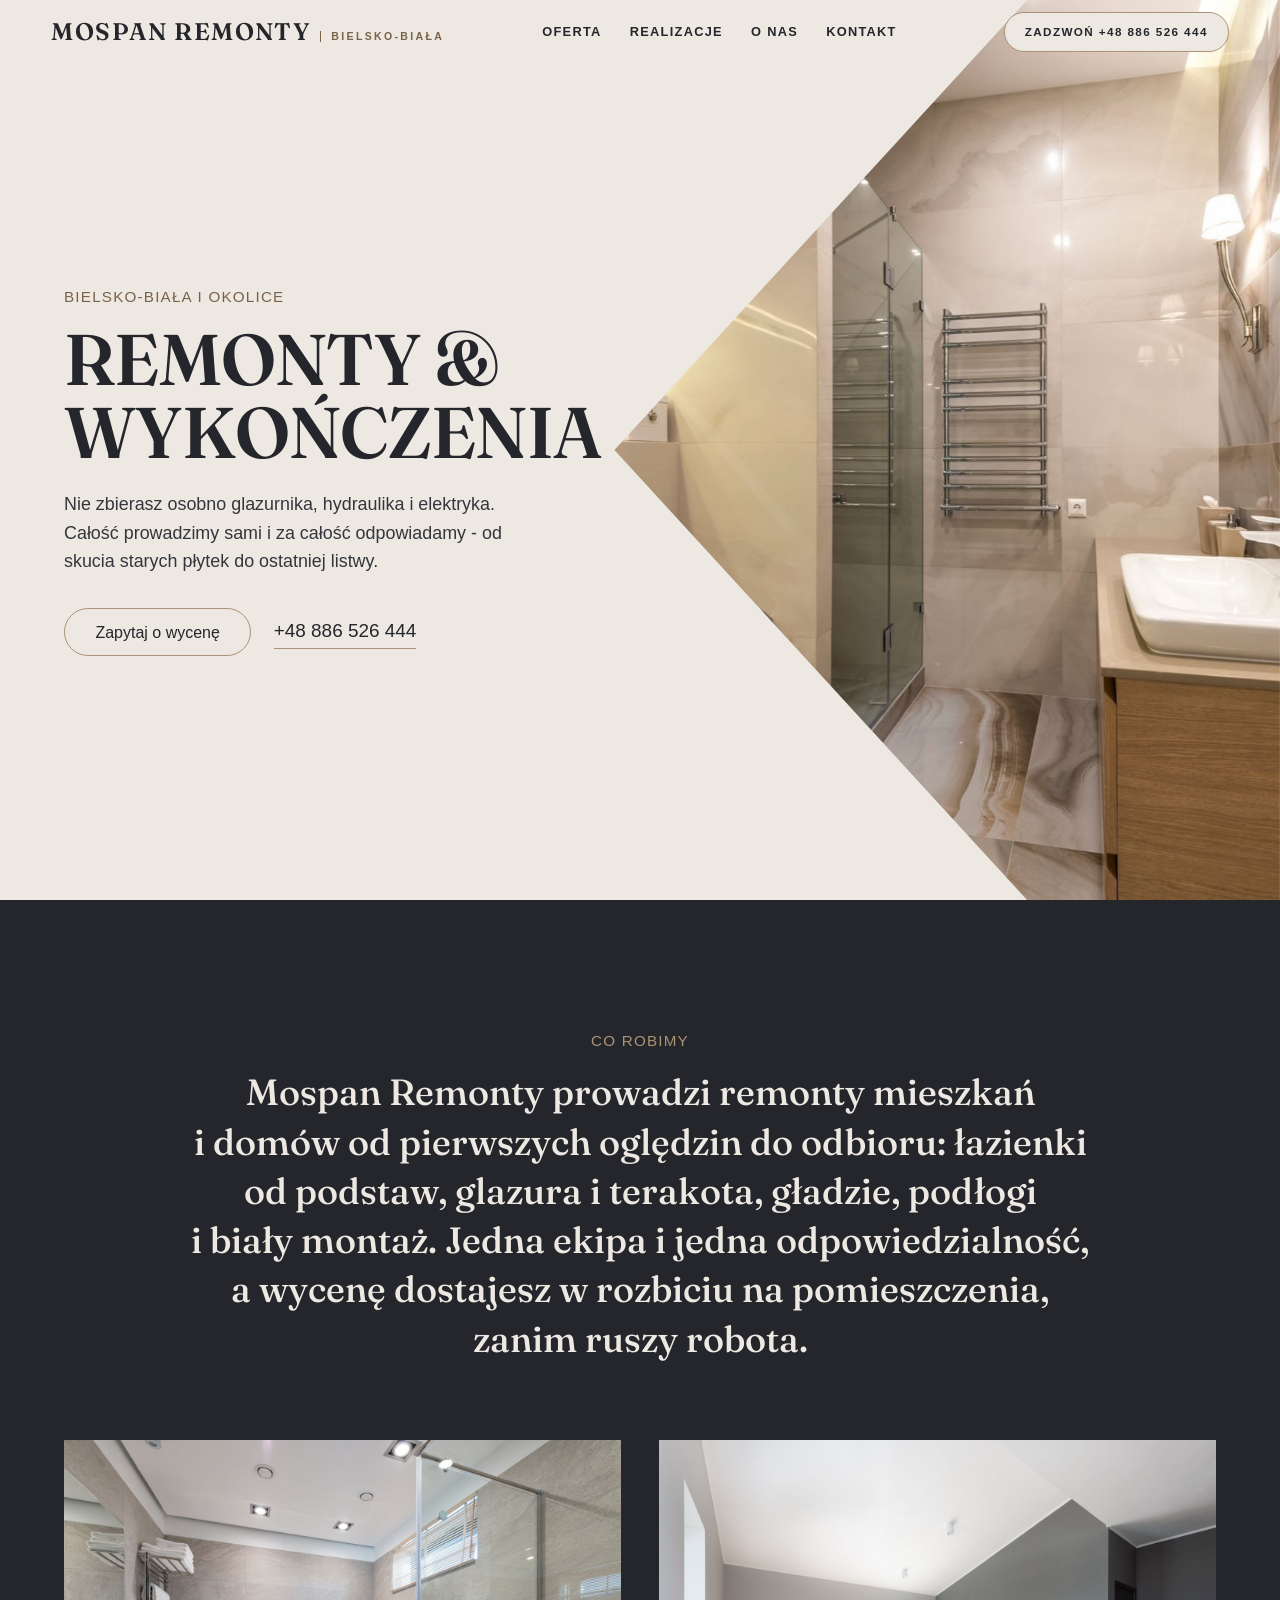
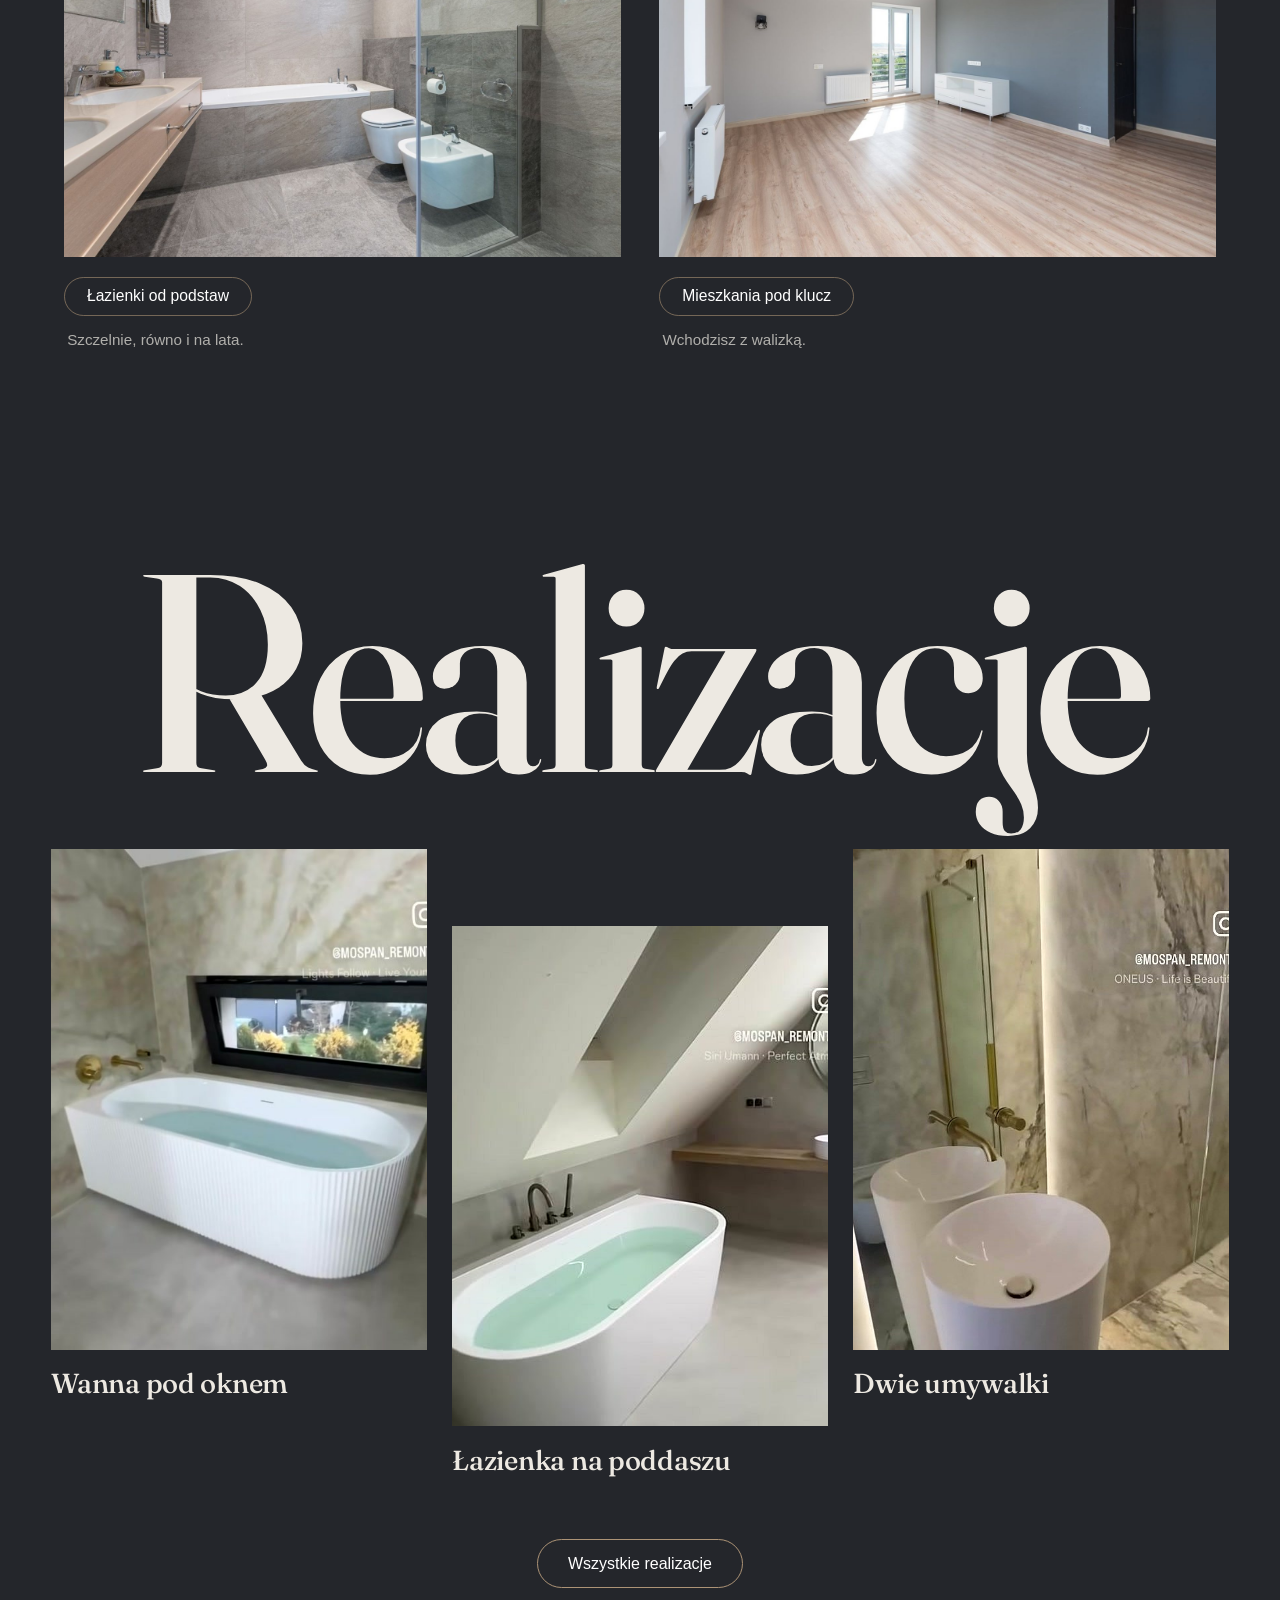
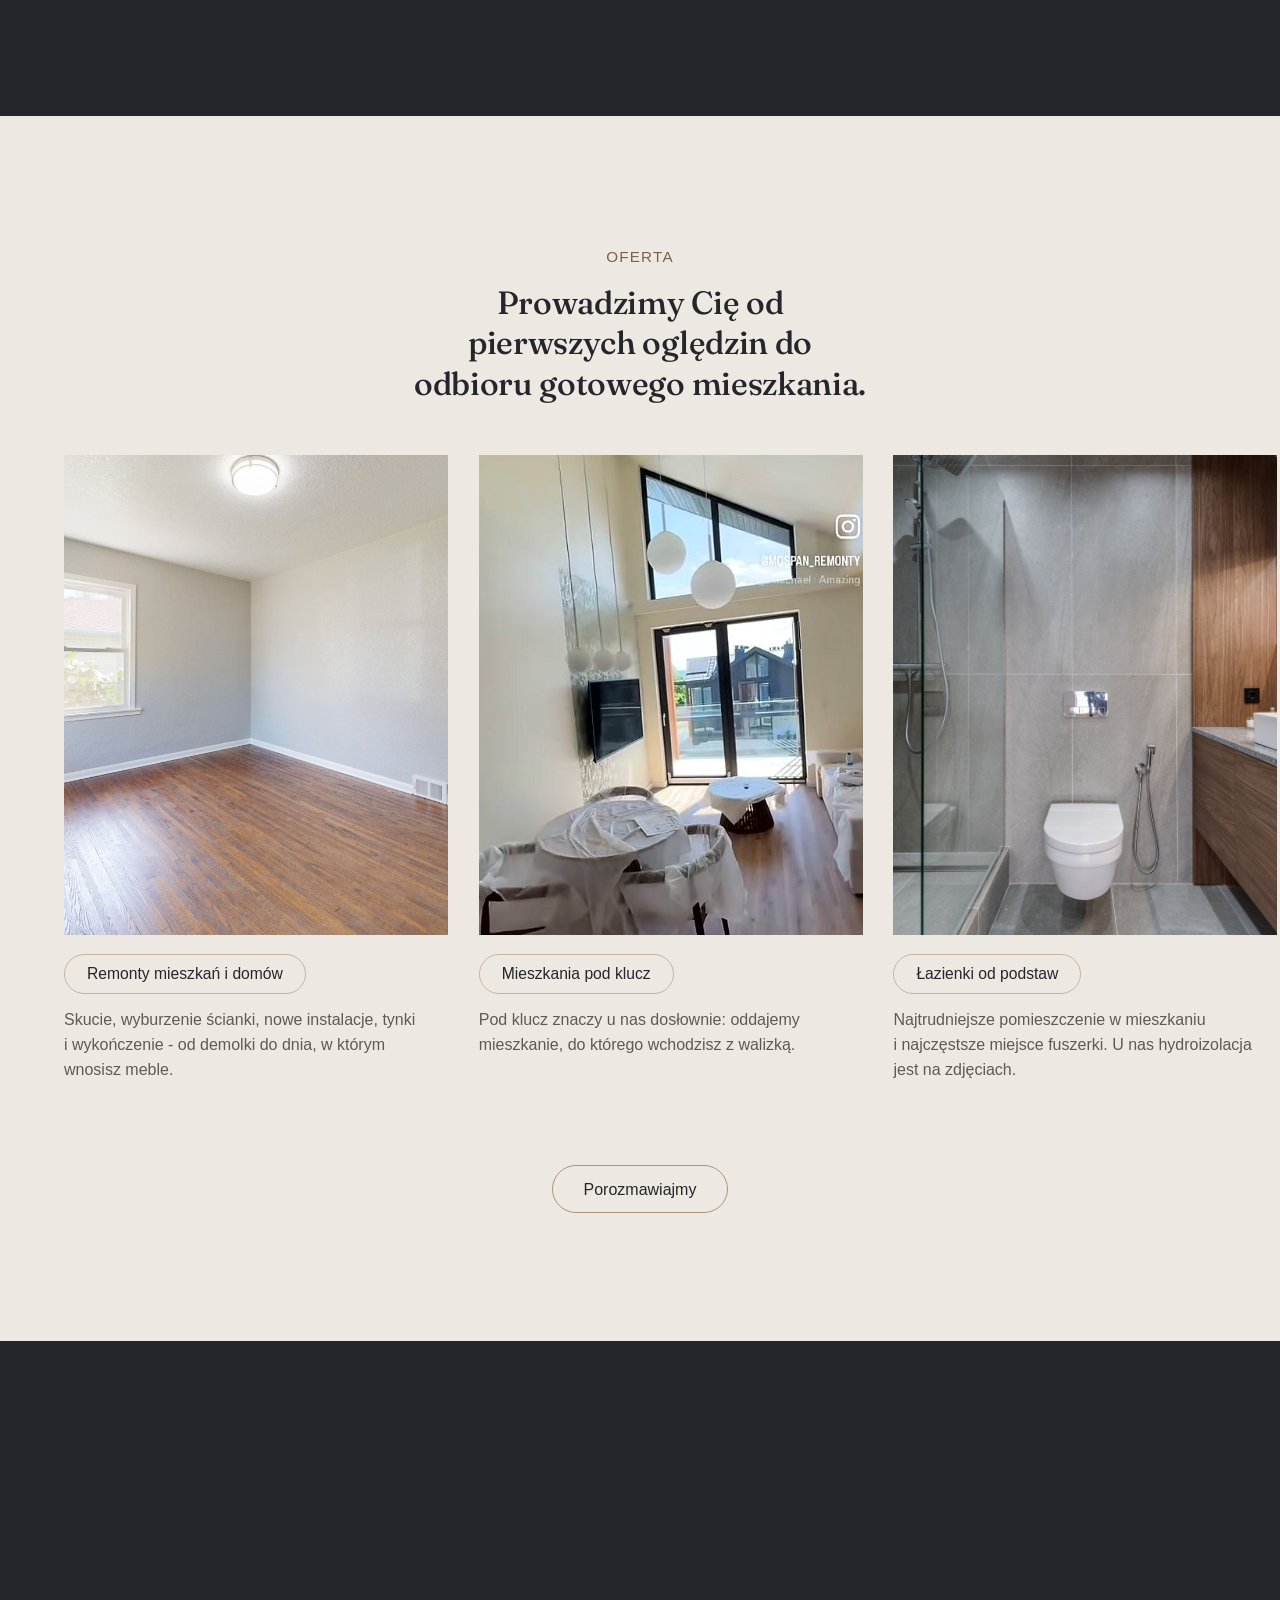
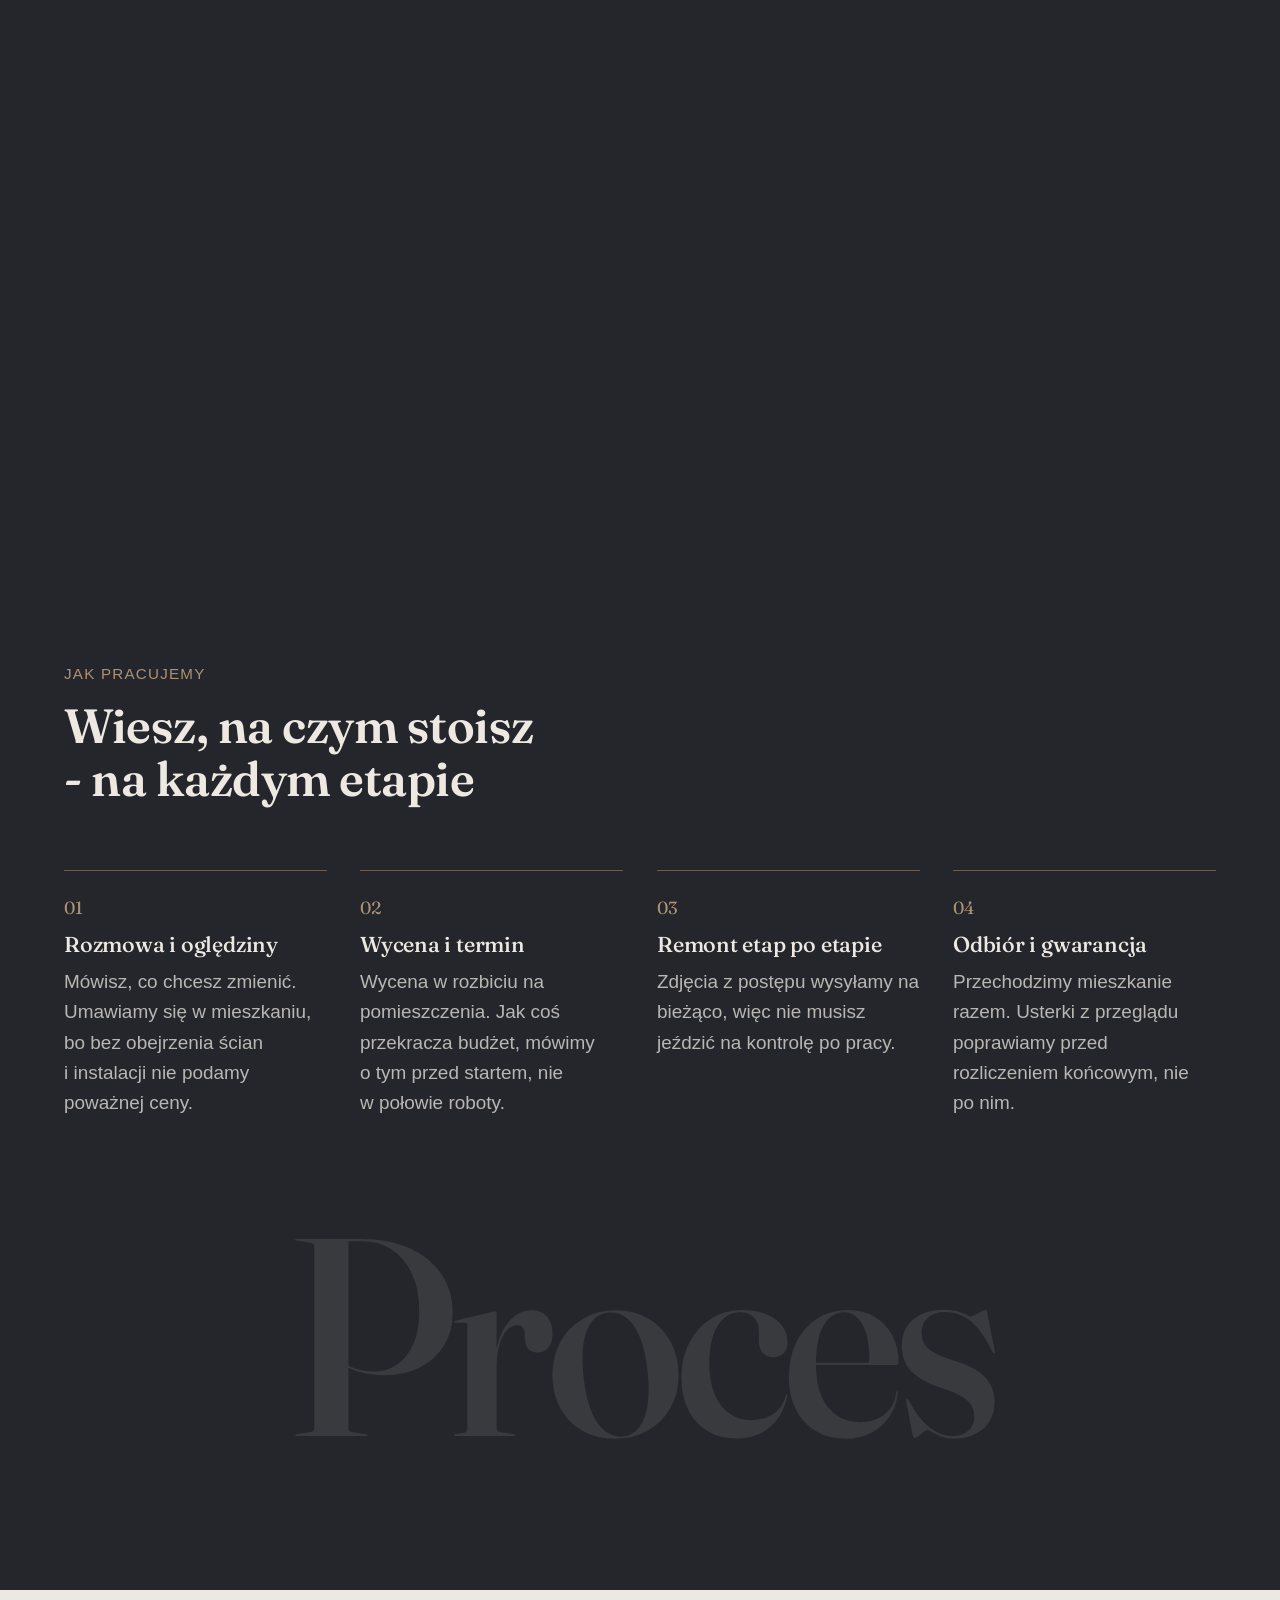
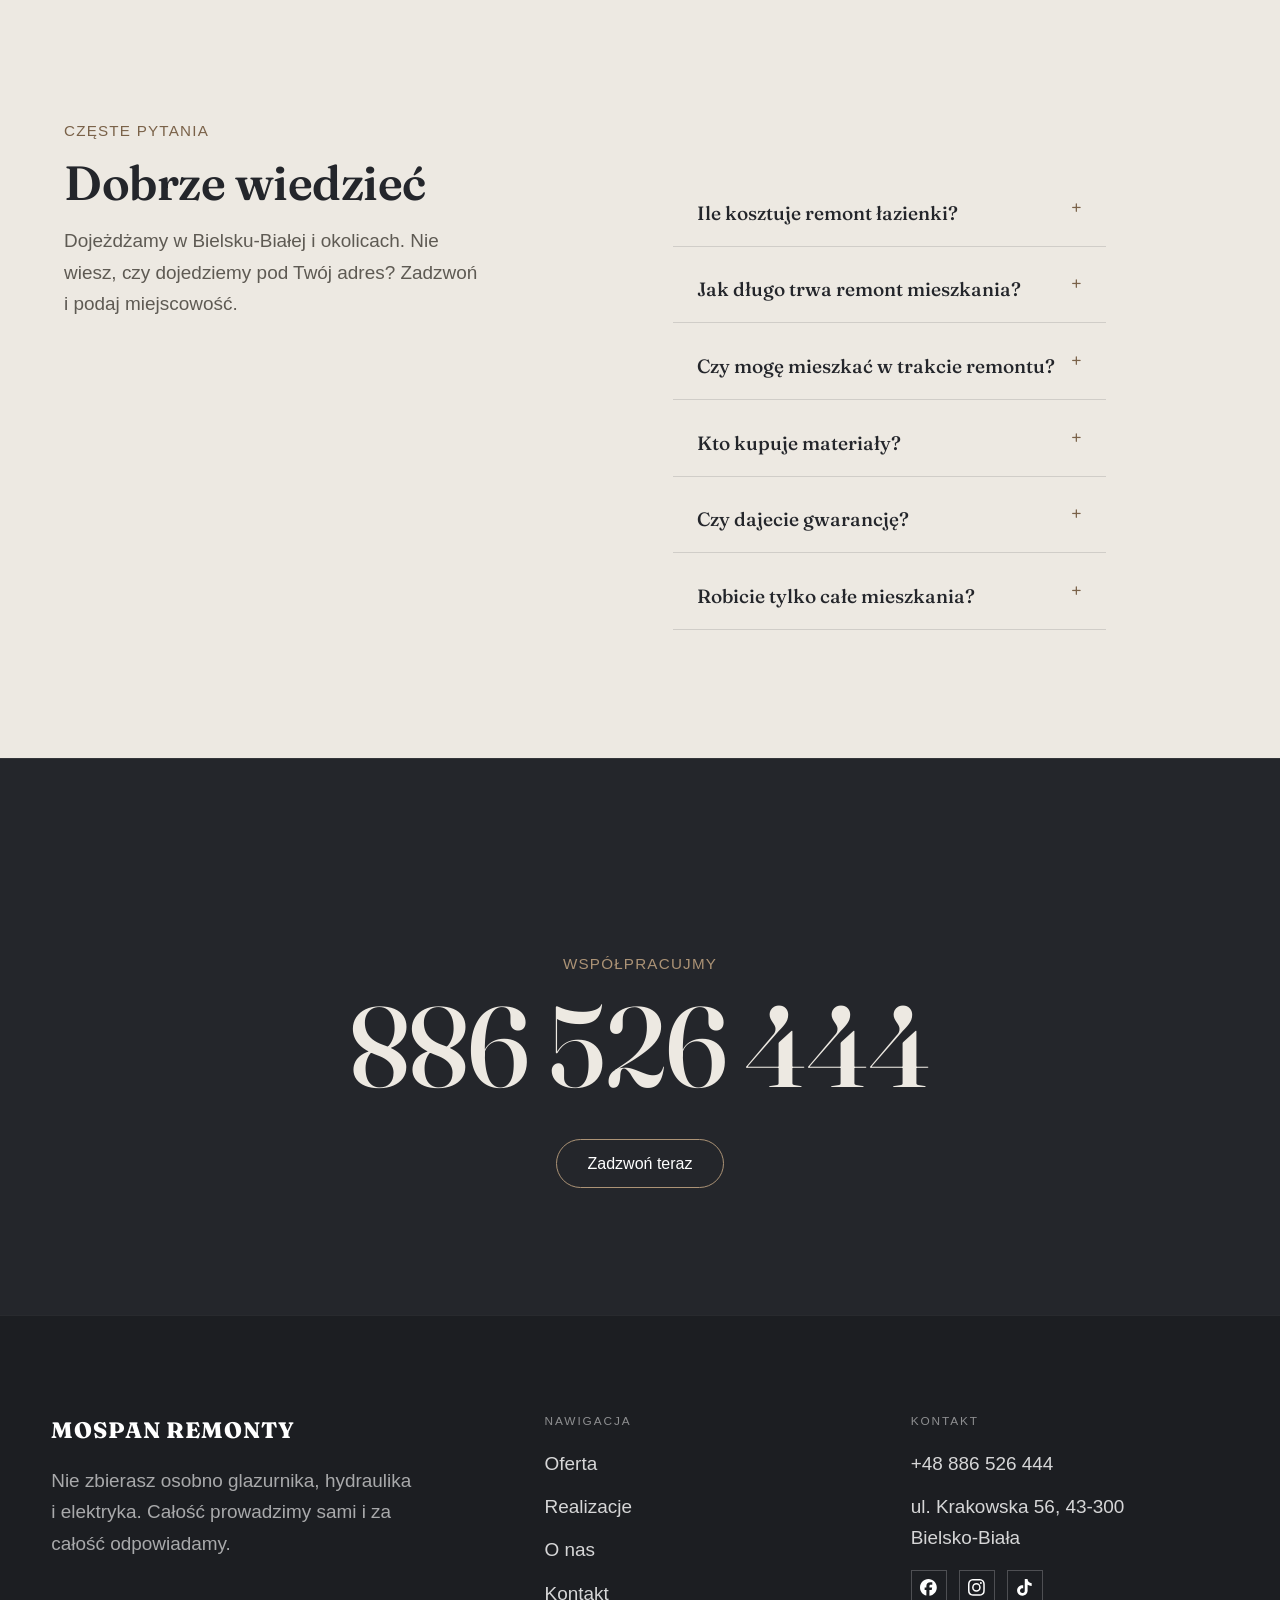
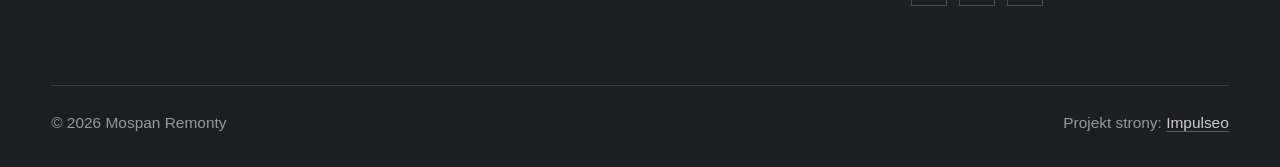
==== commit 84b50db6: "[claude-edit][cmt:e6297e1d-3248-4f9d-93d8-91d1ca59e018] Układ i styl jak klindworthroofing.com: beżo" ====
--- a/index.html
+++ b/index.html
@@ -20,8 +20,10 @@
 <script type="application/ld+json">{"@context": "https://schema.org", "@type": "LocalBusiness", "name": "Mospan Remonty", "url": "https://kris20032.github.io/mospan-remonty/", "telephone": "+48886526444", "image": "https://kris20032.github.io/mospan-remonty/img/og.jpg", "areaServed": "Bielsko-Biała", "sameAs": ["https://www.facebook.com/p/Firma-Mospan-Remonty-100076431146938/", "https://www.instagram.com/mospan_remonty/", "https://www.tiktok.com/@mospan_remonty"]}</script>
 <link rel="preconnect" href="https://fonts.googleapis.com">
 <link rel="preconnect" href="https://fonts.gstatic.com" crossorigin>
-<link href="https://fonts.googleapis.com/css2?family=Space+Grotesk:wght@500;600;700&family=DM+Sans:opsz,wght@9..40,400;9..40,500;9..40,600&display=swap" rel="stylesheet">
-<link rel="stylesheet" href="assets/styles.css?v=001f821d">
+<link href="https://fonts.googleapis.com/css2?family=Fraunces:opsz,wght@9..144,500;9..144,600&display=swap" rel="stylesheet">
+<link href="https://api.fontshare.com/v2/css?f[]=satoshi@400,500,700&display=swap" rel="stylesheet">
+<link rel="preconnect" href="https://api.fontshare.com" crossorigin>
+<link rel="stylesheet" href="assets/styles.css?v=kw1510">
 </head>
 <body>
 
@@ -39,143 +41,108 @@
   </div>
 </header>
 
-<main>
-<section class="hero-fach">
-  <img class="hf-photo" src="img/hero.jpg" fetchpriority="high" data-rotate="img/g16.jpg|img/g15.jpg" alt="Mospan Remonty" width="1880" height="1255">
-  <div class="hf-panel">
-    <div class="hf-inner">
-      <span class="hf-kicker">Remonty i wykończenia wnętrz</span>
-      <h1 class="hf-title">Remonty i wykończenia wnętrz. Bielsko-Biała i okolice. <em></em></h1>
-      <p class="hf-lead">Nie zbierasz osobno glazurnika, hydraulika i elektryka. Całość prowadzimy sami i za całość odpowiadamy.</p>
-      <a class="hf-phone" href="tel:+48886526444"><span class="hf-phone-lab">Zadzwoń teraz</span><span class="hf-phone-num"><svg class="ico-tel" width="16" height="16" viewBox="0 0 24 24" fill="none" aria-hidden="true"><path d="M6.6 10.8a15.5 15.5 0 0 0 6.6 6.6l2.2-2.2a1 1 0 0 1 1-.24 11.4 11.4 0 0 0 3.6.58 1 1 0 0 1 1 1V20a1 1 0 0 1-1 1A17 17 0 0 1 3 4a1 1 0 0 1 1-1h3.5a1 1 0 0 1 1 1c0 1.25.2 2.46.58 3.6a1 1 0 0 1-.25 1l-2.23 2.2Z" fill="currentColor"/></svg> +48 886 526 444</span></a>
-      <div class="hf-actions">
-        <a href="kontakt.html" class="btn btn-accent">Zapytaj o wolny termin <span class="arr">→</span></a>
-        <a href="tel:+48886526444" class="btn btn-ghost hf-ghost">Zadzwoń +48 886 526 444</a>
-      </div>
+<main class="kw-home">
+<section class="kw-hero">
+  <div class="kw-hero-copy">
+    <p class="kw-sub">Bielsko-Biała i&nbsp;okolice</p>
+    <h1 class="kw-hero-title">Remonty &amp; wykończenia</h1>
+    <p class="kw-hero-lead">Nie zbierasz osobno glazurnika, hydraulika i&nbsp;elektryka. Całość prowadzimy sami i&nbsp;za całość odpowiadamy - od skucia starych płytek do ostatniej listwy.</p>
+    <div class="kw-hero-btns">
+      <a href="kontakt.html" class="kw-btn">Zapytaj o&nbsp;wycenę</a>
+      <a href="tel:+48886526444" class="kw-link">+48 886 526 444</a>
+    </div>
+  </div>
+  <figure class="kw-hero-img"><img src="img/hero.jpg" fetchpriority="high" alt="Wykończona łazienka w jasnym kamieniu" width="1880" height="1255"></figure>
+</section>
+
+<section class="kw-dark kw-intro kw-duo-band">
+  <div class="kw-wrap reveal">
+    <p class="kw-sub">Co robimy</p>
+    <p class="kw-intro-txt">Mospan Remonty prowadzi remonty mieszkań i&nbsp;domów od pierwszych oględzin do odbioru: łazienki od podstaw, glazura i&nbsp;terakota, gładzie, podłogi i&nbsp;biały montaż. Jedna ekipa i&nbsp;jedna odpowiedzialność, a&nbsp;wycenę dostajesz w&nbsp;rozbiciu na pomieszczenia, zanim ruszy robota.</p>
+  </div>
+  <div class="kw-wrap kw-duo">
+    <a href="oferta.html" class="kw-duo-item reveal">
+      <figure><img src="img/g13.jpg" alt="Łazienka od podstaw" loading="lazy" width="1600" height="1068" decoding="async"></figure>
+      <span class="kw-btn kw-btn--alt">Łazienki od podstaw</span>
+      <p class="kw-foot">Szczelnie, równo i&nbsp;na lata.</p>
+    </a>
+    <a href="oferta.html" class="kw-duo-item reveal">
+      <figure><img src="img/g14.jpg" alt="Mieszkanie wykończone pod klucz" loading="lazy" width="1600" height="1068" decoding="async"></figure>
+      <span class="kw-btn kw-btn--alt">Mieszkania pod klucz</span>
+      <p class="kw-foot">Wchodzisz z&nbsp;walizką.</p>
+    </a>
+  </div>
+</section>
+
+<section class="kw-dark kw-work">
+  <h2 class="kw-huge reveal">Realizacje</h2>
+  <div class="kw-work-grid">
+    <a href="realizacje.html" class="kw-proj reveal"><figure><img src="img/g10.jpg" alt="Łazienka z wanną wolnostojącą pod oknem" loading="lazy" width="694" height="744" decoding="async"></figure><h3>Wanna pod oknem</h3></a>
+    <a href="realizacje.html" class="kw-proj reveal"><figure><img src="img/g9.jpg" alt="Łazienka na poddaszu ze skosem" loading="lazy" width="576" height="614" decoding="async"></figure><h3>Łazienka na poddaszu</h3></a>
+    <a href="realizacje.html" class="kw-proj reveal"><figure><img src="img/g8.jpg" alt="Łazienka z podwójną umywalką i podświetleniem" loading="lazy" width="720" height="768" decoding="async"></figure><h3>Dwie umywalki</h3></a>
+  </div>
+  <div class="kw-center reveal"><a href="realizacje.html" class="kw-btn">Wszystkie realizacje</a></div>
+</section>
+
+<section class="kw-beige kw-services">
+  <div class="kw-wrap kw-services-head reveal">
+    <p class="kw-sub">Oferta</p>
+    <h2 class="kw-h5">Prowadzimy Cię od pierwszych oględzin do odbioru gotowego mieszkania.</h2>
+  </div>
+  <div class="kw-rail" tabindex="0" aria-label="Zakres prac">
+    <a href="oferta.html" class="kw-card"><figure><img src="img/g12.jpg" alt="Remont mieszkania" loading="lazy" width="1600" height="900" decoding="async"></figure><span class="kw-btn kw-btn--alt">Remonty mieszkań i&nbsp;domów</span><p>Skucie, wyburzenie ścianki, nowe instalacje, tynki i&nbsp;wykończenie - od demolki do dnia, w&nbsp;którym wnosisz meble.</p></a>
+    <a href="oferta.html" class="kw-card"><figure><img src="img/g1.jpg" alt="Mieszkanie pod klucz" loading="lazy" width="576" height="614" decoding="async"></figure><span class="kw-btn kw-btn--alt">Mieszkania pod klucz</span><p>Pod klucz znaczy u&nbsp;nas dosłownie: oddajemy mieszkanie, do którego wchodzisz z&nbsp;walizką.</p></a>
+    <a href="oferta.html" class="kw-card"><figure><img src="img/g15.jpg" alt="Łazienka od podstaw" loading="lazy" width="1600" height="1066" decoding="async"></figure><span class="kw-btn kw-btn--alt">Łazienki od podstaw</span><p>Najtrudniejsze pomieszczenie w&nbsp;mieszkaniu i&nbsp;najczęstsze miejsce fuszerki. U&nbsp;nas hydroizolacja jest na zdjęciach.</p></a>
+    <a href="oferta.html" class="kw-card"><figure><img src="img/g3.jpg" alt="Płytki wielkoformatowe" loading="lazy" width="576" height="748" decoding="async"></figure><span class="kw-btn kw-btn--alt">Glazura i&nbsp;terakota</span><p>Od wielkiego formatu po mozaikę, z&nbsp;narożnikami pod 45 stopni tam, gdzie ma być bez listwy.</p></a>
+    <a href="oferta.html" class="kw-card"><figure><img src="img/g11.jpg" alt="Gładzie i malowanie" loading="lazy" width="576" height="614" decoding="async"></figure><span class="kw-btn kw-btn--alt">Gładzie, malowanie i&nbsp;sufity</span><p>Gruntowanie, gładź, szlifowanie, dopiero farba. Ściana ma wyglądać dobrze także pod światło.</p></a>
+    <a href="oferta.html" class="kw-card"><figure><img src="img/g6.jpg" alt="Panele podłogowe" loading="lazy" width="576" height="614" decoding="async"></figure><span class="kw-btn kw-btn--alt">Podłogi, drzwi i&nbsp;biały montaż</span><p>Panele, deska warstwowa, listwy, drzwi z&nbsp;ościeżnicą, umywalki, baterie i&nbsp;grzejniki.</p></a>
+  </div>
+  <div class="kw-center reveal"><a href="kontakt.html" class="kw-btn">Porozmawiajmy</a></div>
+</section>
+
+<section class="stopklatka kw-full" aria-hidden="true">
+  <div class="stk-bg" style="background-image:url(img/about.jpg)"></div>
+</section>
+
+<section class="kw-dark kw-steps">
+  <div class="kw-wrap">
+    <div class="kw-steps-head reveal">
+      <p class="kw-sub">Jak pracujemy</p>
+      <h2>Wiesz, na czym stoisz - na każdym etapie</h2>
+    </div>
+    <ol class="kw-steps-list">
+      <li class="reveal"><span>01</span><h3>Rozmowa i&nbsp;oględziny</h3><p>Mówisz, co chcesz zmienić. Umawiamy się w&nbsp;mieszkaniu, bo bez obejrzenia ścian i&nbsp;instalacji nie podamy poważnej ceny.</p></li>
+      <li class="reveal"><span>02</span><h3>Wycena i&nbsp;termin</h3><p>Wycena w&nbsp;rozbiciu na pomieszczenia. Jak coś przekracza budżet, mówimy o&nbsp;tym przed startem, nie w&nbsp;połowie roboty.</p></li>
+      <li class="reveal"><span>03</span><h3>Remont etap po etapie</h3><p>Zdjęcia z&nbsp;postępu wysyłamy na bieżąco, więc nie musisz jeździć na kontrolę po pracy.</p></li>
+      <li class="reveal"><span>04</span><h3>Odbiór i&nbsp;gwarancja</h3><p>Przechodzimy mieszkanie razem. Usterki z&nbsp;przeglądu poprawiamy przed rozliczeniem końcowym, nie po nim.</p></li>
+    </ol>
+  </div>
+  <h2 class="kw-huge kw-huge--scroll reveal" aria-hidden="true">Proces</h2>
+</section>
+
+<section class="kw-beige kw-faq">
+  <div class="kw-wrap kw-faq-grid">
+    <div class="reveal">
+      <p class="kw-sub">Częste pytania</p>
+      <h2>Dobrze wiedzieć</h2>
+      <p class="kw-muted">Dojeżdżamy w&nbsp;Bielsku-Białej i&nbsp;okolicach. Nie wiesz, czy dojedziemy pod Twój adres? Zadzwoń i&nbsp;podaj miejscowość.</p>
+    </div>
+    <div class="faq-list">
+      <details class="faq-item reveal"><summary>Ile kosztuje remont łazienki?</summary><p>Cena zależy od metrażu, formatu płytek i&nbsp;tego, czy przerabiamy instalacje. Dlatego liczymy dopiero po obejrzeniu pomieszczenia - kwota rzucona przez telefon i&nbsp;tak by się nie utrzymała.</p></details>
+      <details class="faq-item reveal"><summary>Jak długo trwa remont mieszkania?</summary><p>Sama łazienka to zwykle kilka tygodni, całe mieszkanie pod klucz - kilka miesięcy. Sporo czasu zjada schnięcie: wylewki, tynków, hydroizolacji. Termin dostajesz razem z&nbsp;wyceną.</p></details>
+      <details class="faq-item reveal"><summary>Czy mogę mieszkać w&nbsp;trakcie remontu?</summary><p>Przy jednym pomieszczeniu zwykle tak, przy remoncie całego mieszkania odradzamy. Kurz z&nbsp;szlifowania gładzi wchodzi wszędzie, a&nbsp;woda bywa odcięta na kilka dni. Powiemy wprost, czego się spodziewać.</p></details>
+      <details class="faq-item reveal"><summary>Kto kupuje materiały?</summary><p>Jak wolisz. Płytki i&nbsp;armaturę zwykle wybiera klient, bo to kwestia gustu. Chemię budowlaną, kleje i&nbsp;profile bierzemy sami - tu decyduje parametr, nie wygląd.</p></details>
+      <details class="faq-item reveal"><summary>Czy dajecie gwarancję?</summary><p>Tak, na robociznę. Zgłoszenie po odbiorze traktujemy tak samo poważnie jak zlecenie, za które dopiero mamy dostać pieniądze.</p></details>
+      <details class="faq-item reveal"><summary>Robicie tylko całe mieszkania?</summary><p>Nie. Sama łazienka, sama kuchnia albo samo położenie płytek też wchodzi w&nbsp;grę. Mniejsze roboty wpasowujemy w&nbsp;grafik między większe remonty.</p></details>
     </div>
   </div>
 </section>
-<section class="fach-promise">
-  <div class="wrap">
-    <ul class="fp-row reveal"><li>Bezpłatna wycena</li><li>Dojazd: Bielsko-Biała i okolice</li><li>Gwarancja na robociznę</li></ul>
-  </div>
-</section>
-<section class="gateways-band">
-  <div class="wrap">
-    <div class="gateways">
-      <a href="oferta.html" class="gateway reveal"><img src="img/g12.jpg" alt="Remonty mieszkań i domów" loading="lazy" width="1600" height="900" decoding="async"><span class="g-ttl">Remonty mieszkań i domów</span></a>
-      <a href="oferta.html" class="gateway reveal"><img src="img/g13.jpg" alt="Mieszkania pod klucz" loading="lazy" width="1600" height="1068" decoding="async"><span class="g-ttl">Mieszkania pod klucz</span></a>
-      <a href="oferta.html" class="gateway reveal"><img src="img/g14.jpg" alt="Łazienki od podstaw" loading="lazy" width="1600" height="1068" decoding="async"><span class="g-ttl">Łazienki od podstaw</span></a>
-    </div>
-  </div>
-</section>
-<section class="proces proces-os fachowcy">
-  <div class="wrap proc-grid">
-    <div class="proc-side">
-      <div class="head reveal">
-        <span class="eyebrow">Jak pracujemy</span>
-        <h2>Wiesz, na czym stoisz - na każdym etapie</h2>
-        <p>Od pierwszego telefonu do odbioru roboty - krok po kroku.</p>
-      </div>
-      <div class="proc-count" aria-hidden="true"><span class="pc-cur">01</span><span class="pc-all">/ 04</span></div>
-      <div class="proc-bar" aria-hidden="true"><i></i></div>
-      <p class="proc-now" aria-hidden="true">Rozmowa i oględziny</p>
-    </div>
-    <ol class="proces-line">
-      <li class="reveal"><span class="pno">01</span><h3>Rozmowa i oględziny</h3><p>Mówisz, co chcesz zmienić. Umawiamy się w mieszkaniu, bo bez obejrzenia ścian i instalacji nie podamy poważnej ceny.</p></li>
-      <li class="reveal"><span class="pno">02</span><h3>Wycena i termin</h3><p>Wycena idzie w rozbiciu na pomieszczenia, więc widzisz, ile kosztuje sama łazienka, a ile reszta. Jak coś przekracza budżet, mówimy o tym przed startem, nie w połowie roboty.</p></li>
-      <li class="reveal"><span class="pno">03</span><h3>Remont etap po etapie</h3><p>Zdjęcia z postępu wysyłamy na bieżąco, więc nie musisz jeździć na kontrolę po pracy. Mieszkasz daleko? Tym bardziej.</p></li>
-      <li class="reveal"><span class="pno">04</span><h3>Odbiór i gwarancja</h3><p>Przechodzimy mieszkanie razem, pomieszczenie po pomieszczeniu. Usterki z przeglądu poprawiamy przed rozliczeniem końcowym, nie po nim.</p></li>
-    </ol>
-  </div>
-</section>
-<section>
-  <div class="wrap">
-    <div class="head reveal">
-      <span class="eyebrow">Realizacje</span>
-      <h2>Z ostatnich remontów</h2>
-      <p>Każde z tych wnętrz to czyjeś mieszkanie. Fotografujemy też etapy, których po skończonym remoncie nie widać - to one decydują, czy całość wytrzyma.</p>
-    </div>
-    <div class="gallery">
-      <div class="tile t-two3 reveal"><img src="img/g1.jpg" alt="Mospan Remonty" loading="lazy" width="576" height="614" decoding="async"></div>
-      <div class="tile t-third reveal"><img src="img/g2.jpg" alt="Mospan Remonty" loading="lazy" width="576" height="614" decoding="async"></div>
-      <div class="tile t-third reveal"><img src="img/g3.jpg" alt="Mospan Remonty" loading="lazy" width="576" height="614" decoding="async"></div>
-      <div class="tile t-third reveal"><img src="img/g4.jpg" alt="Mospan Remonty" loading="lazy" width="576" height="614" decoding="async"></div>
-      <div class="tile t-third reveal"><img src="img/g5.jpg" alt="Mospan Remonty" loading="lazy" width="576" height="614" decoding="async"></div>
-    </div>
-    <div style="margin-top:var(--space-7)" class="reveal"><a href="realizacje.html" class="btn btn-accent">Pełna galeria <span class="arr">→</span></a></div>
-  </div>
-</section>
-<section class="fach-uslugi">
-  <div class="wrap">
-    <div class="head reveal">
-      <span class="eyebrow">Oferta</span>
-      <h2>Zakres prac</h2>
-      <p>Czym zajmujemy się na co dzień - z opisem i widełkami cenowymi.</p>
-    </div>
-    <ul class="fu-list">
-      <li class="fu-row reveal"><div class="fu-name">Remonty mieszkań i domów</div><div class="fu-desc">Skucie, wyburzenie ścianki, nowe instalacje, tynki i wykończenie - remont prowadzimy od demolki do dnia, w którym wnosisz meble.</div><a class="fu-cta" href="kontakt.html">Wycena <span class="arr">→</span></a></li>
-      <li class="fu-row reveal"><div class="fu-name">Mieszkania pod klucz</div><div class="fu-desc">Pod klucz znaczy u nas dosłownie: oddajemy mieszkanie, do którego wchodzisz z walizką.</div><a class="fu-cta" href="kontakt.html">Wycena <span class="arr">→</span></a></li>
-      <li class="fu-row reveal"><div class="fu-name">Łazienki od podstaw</div><div class="fu-desc">Łazienka to najtrudniejsze pomieszczenie w mieszkaniu i najczęstsze miejsce fuszerki.</div><a class="fu-cta" href="kontakt.html">Wycena <span class="arr">→</span></a></li>
-      <li class="fu-row reveal"><div class="fu-name">Glazura i terakota</div><div class="fu-desc">Płytki układamy od wielkiego formatu po mozaikę, z docinaniem narożników pod 45 stopni tam, gdzie ma być bez listwy.</div><a class="fu-cta" href="kontakt.html">Wycena <span class="arr">→</span></a></li>
-      <li class="fu-row reveal"><div class="fu-name">Gładzie, malowanie i sufity</div><div class="fu-desc">Ściana pod światło to robota na kilka warstw: gruntowanie, gładź, szlifowanie, dopiero farba.</div><a class="fu-cta" href="kontakt.html">Wycena <span class="arr">→</span></a></li>
-      <li class="fu-row reveal"><div class="fu-name">Podłogi, drzwi i biały montaż</div><div class="fu-desc">Panele, deska warstwowa, listwy przypodłogowe, drzwi wewnętrzne z ościeżnicą, umywalki, baterie i grzejniki.</div><a class="fu-cta" href="kontakt.html">Wycena <span class="arr">→</span></a></li>
-    </ul>
-    <div style="margin-top:var(--space-7)" class="reveal"><a href="oferta.html" class="btn btn-ghost">Pełna oferta <span class="arr">→</span></a></div>
-  </div>
-</section>
-<section class="stopklatka" aria-hidden="true">
-  <div class="stk-bg" style="background-image:url(img/about.jpg)"></div>
-</section>
-<section class="opinie op-fallback">
-  <div class="wrap">
-    <div class="head center reveal">
-      <span class="eyebrow">Opinie</span>
-      <h2>Co mówią klienci</h2>
-      <p>Wpisz Mospan Remonty w wyszukiwarkę i przeczytaj, co piszą ludzie, u których remontowaliśmy. Tam nie możemy niczego poprawić ani skasować.</p>
-    </div>
-  </div>
-</section>
-<section class="obszar">
-  <div class="wrap">
-    <div class="head center reveal">
-      <span class="eyebrow">Obszar działania</span>
-      <h2>Dojeżdżamy do Ciebie</h2>
-    </div>
-    <p class="obszar-txt reveal" style="text-align:center;max-width:60ch;margin:0 auto 1.4rem">Nie wiesz, czy dojedziemy pod Twój adres? Zadzwoń i podaj miejscowość. Jak nie dojeżdżamy, powiemy wprost i nie zajmiemy Ci dnia.</p>
-    <ul class="obszar-list reveal"><li class="is-home">Bielsko-Biała</li><li>+ okolice</li></ul>
-    <div class="obszar-mapa reveal" style="margin-top:var(--space-7)">
-      <iframe title="Obszar działania - Bielsko-Biała i okolice" src="https://maps.google.com/maps?q=Mospan%20Remonty%20Bielsko-Bia%C5%82a&amp;z=11&amp;output=embed" loading="lazy" referrerpolicy="no-referrer-when-downgrade" style="width:100%;height:clamp(280px,38vh,420px);border:0;display:block;border-radius:var(--r-md)"></iframe>
-    </div>
-  </div>
-</section>
-<section class="faq-klinika">
-  <div class="wrap">
-    <div class="head center reveal">
-      <span class="eyebrow">Częste pytania</span>
-      <h2>Dobrze wiedzieć</h2>
-    </div>
-    <div class="faq-list">
-      <details class="faq-item reveal"><summary>Ile kosztuje remont łazienki?</summary><p>Cena zależy od metrażu, formatu płytek i tego, czy przerabiamy instalacje. Dlatego liczymy dopiero po obejrzeniu pomieszczenia - kwota rzucona przez telefon i tak by się nie utrzymała.</p></details>
-      <details class="faq-item reveal"><summary>Jak długo trwa remont mieszkania?</summary><p>Sama łazienka to zwykle kilka tygodni, całe mieszkanie pod klucz - kilka miesięcy. Sporo czasu zjada schnięcie: wylewki, tynków, hydroizolacji. Termin dostajesz razem z wyceną.</p></details>
-      <details class="faq-item reveal"><summary>Czy mogę mieszkać w trakcie remontu?</summary><p>Przy jednym pomieszczeniu zwykle tak, przy remoncie całego mieszkania odradzamy. Kurz z szlifowania gładzi wchodzi wszędzie, a woda bywa odcięta na kilka dni. Powiemy wprost, czego się spodziewać.</p></details>
-      <details class="faq-item reveal"><summary>Kto kupuje materiały?</summary><p>Jak wolisz. Płytki i armaturę zwykle wybiera klient, bo to kwestia gustu. Chemię budowlaną, kleje i profile bierzemy sami - tu decyduje parametr, nie wygląd.</p></details>
-      <details class="faq-item reveal"><summary>Czy dajecie gwarancję?</summary><p>Tak, na robociznę. Zgłoszenie po odbiorze traktujemy tak samo poważnie jak zlecenie, za które dopiero mamy dostać pieniądze.</p></details>
-      <details class="faq-item reveal"><summary>Robicie tylko całe mieszkania?</summary><p>Nie. Sama łazienka, sama kuchnia albo samo położenie płytek też wchodzi w grę. Mniejsze roboty wpasowujemy w grafik między większe remonty - zadzwoń i zapytaj o wolny termin.</p></details>
-    </div>
-  </div>
-</section>
-<section class="cta">
-  <div class="wrap">
-    <div class="reveal">
-      <span class="eyebrow">Współpraca</span>
-      <h2>Potrzebujesz fachowca? Wycenimy za darmo.</h2>
-      <p>Jeden telefon i przyjedziemy zobaczyć zakres. Wycena nic nie kosztuje.</p>
-    </div>
-    <div class="cta-actions reveal">
-      <a href="kontakt.html" class="btn btn-light">Zapytaj o wolny termin <span class="arr">→</span></a>
-      <a href="tel:+48886526444" class="btn btn-ghost btn-ghost-cta">+48 886 526 444</a>
-    </div>
+
+<section class="kw-dark kw-cta">
+  <div class="kw-wrap kw-center reveal">
+    <p class="kw-sub">Współpracujmy</p>
+    <h2><a href="tel:+48886526444">886 526 444</a></h2>
+    <a href="tel:+48886526444" class="kw-btn">Zadzwoń teraz</a>
   </div>
 </section>
 </main>
--- a/assets/styles.css
+++ b/assets/styles.css
@@ -0,0 +1,2052 @@
+/* ============================================================
+   STOLBASZ — premium, architektoniczny B2B fit-out
+   Jasna paleta, zero brązu. System wg premium-web-craft.
+   Projekt strony: Impulseo (impulseo.pl)
+   ============================================================ */
+
+:root{
+  /* PALETA — jasna, architektoniczna, chłodna */
+  --paper:#F4F6F8;          /* główne tło */
+  --paper-2:#E7EBEF;        /* sekcje alternatywne (chłodny jasny szary) */
+  --paper-3:#E7EBEF;        /* delikatne wypełnienia */
+  --ink:#15212E;            /* tekst główny — chłodny grafit */
+  --ink-soft:#243443;       /* nagłówki drugorzędne */
+  --muted:#6B7785;          /* tekst poboczny */
+  --line:rgba(21,33,46,.12);/* hairline */
+  --accent:#E8A317;         /* stonowany petrol-slate — jedyny akcent */
+  --accent-d:#C9870C;
+  --accent-soft:rgba(232,163,23,.10);
+  --dark:#15212E;           /* sekcje ciemne (stopka/CTA) */
+
+  /* HOVER ZDJĘĆ — JEDEN standard dla całego silnika (decyzja K. 04.08.2026, artefakt z wariantami).
+     AKTUALNE (K.+Szymon 09.08.2026, wybór z artefaktu 6 wariantów): zoom 1.05 przy 1.4s -
+     przy tak długim czasie mocniejszy kadr NIE skacze, tylko „oddycha". Poprzedni standard
+     (1.02 / .55s z 04.08) odbierany jako dynamiczny i szybki.
+     Spoczynek lekko przygaszony, ale TYLKO tam, gdzie jest mysz (@media hover:hover) —
+     na telefonie zdjęcia zostają w pełnej jasności. */
+  --img-zoom:1.05;                   /* K.+Szymon 09.08: wariant F z artefaktu porównawczego */
+  --img-rest:brightness(.95) saturate(.99);
+  --img-hot:brightness(1.06) saturate(1.05);
+  --img-dur:1.4s;                    /* K.+Szymon 09.08 (wariant F): powoli = elegancko */
+  --img-ease:cubic-bezier(.16,.84,.44,1);  /* miękki ogon, efekt „oddychania" */
+
+  /* ODSTĘPY — skala 4/8 */
+  --space-1:4px; --space-2:8px; --space-3:12px; --space-4:16px; --space-5:24px;
+  --space-6:32px; --space-7:48px; --space-8:64px; --space-9:96px; --space-10:128px;
+
+  /* TYPOGRAFIA — fluid clamp() (skala podbita 16.07.2026: większe, czytelniejsze litery — uwaga Adama) */
+  --text-sm:clamp(.9rem,.87rem + .12vw,1rem);
+  --text-base:clamp(1.08rem,1.04rem + .18vw,1.2rem);
+  --text-lg:clamp(1.24rem,1.15rem + .34vw,1.44rem);
+  --text-h3:clamp(1.34rem,1.22rem + .55vw,1.66rem);
+  --text-h2:clamp(2.1rem,1.66rem + 2.1vw,3.1rem);
+  --text-h1:clamp(2.9rem,2.1rem + 4vw,5.1rem);
+
+  /* PROMIENIE — architektoniczne, raczej ostre */
+  --r-sm:3px; --r-md:6px; --r-lg:10px;
+
+  /* RUCH */
+  --ease:cubic-bezier(.25,.46,.45,.94); --dur:.24s;
+
+  /* CIENIE — miękkie, warstwowe */
+  --sh-sm:0 1px 2px rgba(16,24,32,.04), 0 2px 8px rgba(16,24,32,.05);
+  --sh-md:0 2px 6px rgba(16,24,32,.05), 0 12px 28px -8px rgba(16,24,32,.12);
+  --sh-lg:0 6px 14px rgba(16,24,32,.07), 0 26px 56px -18px rgba(16,24,32,.22);
+
+  --hairline:1px solid var(--line);
+
+  --font-display:'Space Grotesk','Inter',sans-serif;
+  --font-body:'DM Sans','Inter',sans-serif;
+}
+
+*{box-sizing:border-box;margin:0;padding:0}
+html{scroll-behavior:smooth}
+body{
+  font-family:var(--font-body);
+  font-size:var(--text-base);
+  line-height:1.65;
+  color:var(--ink);
+  background:var(--paper);
+  -webkit-font-smoothing:antialiased;
+  text-rendering:optimizeLegibility;
+}
+img{max-width:100%;height:auto;display:block}  /* height:auto = width/height z atrybutów trzyma proporcje (TOP#12) */
+a{color:inherit;text-decoration:none}
+
+.wrap{width:min(92%,1180px);margin-inline:auto}
+section{padding-block:clamp(52px,6.5vw,96px)}
+
+h1,h2,h3{font-family:var(--font-display);font-weight:700;line-height:1.08;letter-spacing:-.02em;color:var(--ink)}
+h1{font-size:var(--text-h1);letter-spacing:-.035em}
+h2{font-size:var(--text-h2);letter-spacing:-.025em}
+h3{font-size:var(--text-h3)}
+/* MIARA — długość wiersza. WCAG 2.2 SC 1.4.8: max 80 znaków; Butterick: 45–90.
+   68ch daje realnie 72–78 znaków polskiego tekstu, czyli z zapasem pod granicą.
+   Wcześniej limit miał TYLKO <p> — <li>, <blockquote> i <dd> nie miały żadnego,
+   i to jedyny powód, dla którego 23 bloki na dwóch oddanych stronach jadą po
+   83–106 znaków w wierszu (pomiar 07.08.2026, bramka `miara`).
+   ⚠️ Listy i definicje ograniczamy TYLKO bez klasy: `ul`/`ol` z klasą to u nas
+   układ (siatki kafli, menu), a nie tekst ciągły — tam miarę wyznacza układ. */
+/* 60ch, nie 68ch (K. 10.08): po zmianie fontów na węższe kroje (DM Sans i spółka)
+   w 68ch mieściło się ~90 znaków - bramka pikselowa słusznie zgłaszała przekroczenie
+   granicy 80. Pomiar na żywej przeglądarce: 60ch = 90 znaków, 53ch = ~78 znaków, czyli normę WCAG 1.4.8. */
+:root{ --miara:53ch }
+p{max-width:min(100%,var(--miara))}
+blockquote,
+ul:not([class])>li, ol:not([class])>li,
+dl:not([class])>dd{max-width:min(100%,var(--miara))}
+
+/* ⚠️ Świadomie BEZ wyjątku `.tile p,.card p,.svc p{max-width:none}`, choć nasuwa się sam:
+   te akapity BYŁY już ograniczone (stare `p{max-width:65ch}`), więc „wyjątek" nie odblokowałby
+   niczego nowego — tylko ROZLUŹNIŁ stan sprzed zmiany na wszystkich demach naraz.
+   `figcaption` żadna z reguł wyżej nie dotyczy, więc też nie potrzebuje zwolnienia. */
+
+/* ŁAMANIE. `balance` wyrównuje długości wierszy w nagłówku, `pretty` pilnuje ostatniego
+   wiersza akapitu, żeby nie został w nim jeden wyraz. Obsługiwane od Chrome 117 /
+   Safari 17.5; starsze przeglądarki po prostu ignorują tę własność.
+   `text-wrap:pretty` nie występowało dotąd ANI RAZ w silniku ani w repo klientów. */
+h1,h2,h3,.lead,.lede{text-wrap:balance}
+p,li,blockquote,dd{text-wrap:pretty}
+
+.eyebrow{
+  font-family:var(--font-body);
+  font-size:var(--text-sm);
+  font-weight:600;
+  letter-spacing:.18em;
+  text-transform:uppercase;
+  color:var(--accent);
+  display:inline-flex;align-items:center;gap:var(--space-3);
+}
+/* flex:none + margin-top = kreska trzyma się PIERWSZEJ linii. Wcześniej align-items:center
+   centrowało ją względem całego bloku i przy zawinięciu (długi kicker typu
+   „…WNĘTRZ · LESZNO · OD 2019") druga linia lądowała z brzydkim wcięciem. */
+.eyebrow{align-items:flex-start}
+.eyebrow>*,.eyebrow{text-wrap:balance}   /* dlugi kicker lamal sie na sierote typu samo „2019" w drugiej linii */
+.eyebrow::before{content:"";width:28px;height:1px;background:var(--accent);display:inline-block;flex:none;margin-top:.62em}
+
+.muted{color:var(--muted)}
+.lead{font-size:var(--text-lg);line-height:1.55;color:var(--ink-soft);max-width:50ch}
+
+/* ---------- BUTTONS ---------- */
+.btn{
+  display:inline-flex;align-items:center;gap:var(--space-2);
+  font-weight:600;font-size:var(--text-sm);letter-spacing:.02em;
+  padding:var(--space-4) var(--space-6);
+  border-radius:var(--r-sm);
+  transition:transform var(--dur) var(--ease),box-shadow var(--dur) var(--ease),background var(--dur) var(--ease);
+  cursor:pointer;border:1px solid transparent;
+}
+.btn-accent{background:var(--accent);color:#fff;box-shadow:var(--sh-sm)}
+.btn-accent:hover{background:var(--accent-d);transform:translateY(-2px);box-shadow:var(--sh-md)}
+.btn-accent:active{transform:translateY(0);box-shadow:var(--sh-sm)}
+.btn-ghost{background:transparent;color:var(--ink);border-color:var(--line)}
+.btn-ghost:hover{border-color:var(--accent);color:var(--accent);transform:translateY(-2px)}
+.btn-light{background:#fff;color:var(--ink);box-shadow:var(--sh-sm)}
+.btn-light:hover{transform:translateY(-2px);box-shadow:var(--sh-md)}
+.btn .arr{transition:transform var(--dur) var(--ease)}
+.btn:hover .arr{transform:translateX(4px)}
+
+/* ---------- NAV ---------- */
+.nav{
+  position:sticky;top:0;z-index:50;
+  background:color-mix(in srgb,var(--paper) 88%,transparent);
+  backdrop-filter:saturate(140%) blur(10px);
+  border-bottom:var(--hairline);
+}
+.nav-inner{display:flex;align-items:center;justify-content:space-between;gap:var(--space-5);height:72px}
+/* ANTY-NACHODZENIE (K. 05.08.2026): długa nazwa firmy + przycisk z pełnym numerem nie mieściły się w pasku
+   i flex ściskał linki PONIŻEJ ich treści - "Kontakt" wchodził na ramkę "Zadzwoń +48 ...". Teraz ustępuje
+   nazwa marki (skrót wielokropkiem), a menu i przycisk nigdy się nie kurczą ani nie zachodzą na siebie. */
+.brand{display:flex;flex-direction:column;line-height:1;min-width:0;flex:0 1 auto}
+.brand .name{font-family:var(--font-display);font-weight:800;font-size:1.35rem;letter-spacing:.04em;white-space:nowrap;overflow:hidden;text-overflow:ellipsis}
+.brand .sub{font-size:.62rem;letter-spacing:.34em;text-transform:uppercase;color:var(--muted);margin-top:5px;white-space:nowrap;overflow:hidden;text-overflow:ellipsis}
+.nav-links{display:flex;align-items:center;gap:var(--space-6);flex:0 0 auto}
+.nav-links a{font-size:var(--text-sm);font-weight:500;color:var(--ink-soft);position:relative;padding-block:4px;white-space:nowrap;transition:color var(--dur) var(--ease)}
+.nav-links a::after{content:"";position:absolute;left:0;bottom:0;width:0;height:1.5px;background:var(--accent);transition:width var(--dur) var(--ease)}
+.nav-links a:hover,.nav-links a.active{color:var(--ink)}
+.nav-links a:hover::after,.nav-links a.active::after{width:100%}
+.nav-links .btn{padding:var(--space-2) var(--space-5)}
+/* przyciski w nav: właściwy kolor (przebij .nav-links a) + bez podkreślenia */
+.nav-links a.btn-accent{color:#fff}
+.nav-links a.btn-ghost,.nav-links a.btn-light{color:var(--ink)}
+/* CTA w pasku: NIE podkreślenie spod linków menu, ale ten sam przelatujący błysk,
+   co na wszystkich innych przyciskach (zgłoszenie K. 13.08.2026 - „na hero jest efekt
+   światła przechodzącego przez przycisk, na navbarze go nie ma, a mają być identyczne").
+   Reguła `.nav-links a::after` jest silniejsza od `.btn::after`, więc trzeba jej
+   geometrię wyzerować i wpisać połysk z nazwy - samo `display:none` gasiło efekt. */
+.nav-links a.btn::after{
+  display:block;content:"";position:absolute;inset:0;z-index:-1;pointer-events:none;
+  width:auto;height:auto;border-radius:inherit;   /* kasuje geometrię podkreślenia (width:0;height:1.5px) */
+  background:linear-gradient(100deg,transparent 32%,rgba(255,255,255,.20) 50%,transparent 68%);
+  translate:-120% 0}
+@media (prefers-reduced-motion:no-preference){
+  .nav-links a.btn:hover::after{translate:120% 0;transition:translate .75s var(--mt-ease,cubic-bezier(.16,.84,.44,1))}
+}
+.nav-toggle{display:none;background:none;border:none;cursor:pointer;flex-direction:column;gap:5px;padding:8px}
+.nav-toggle span{width:24px;height:2px;background:var(--ink);transition:var(--dur)}
+/* Ciasny zakres MIĘDZY menu mobilnym a pełnym pulpitem: zbijamy odstępy i nazwę marki,
+   żeby wszystko zmieściło się naturalnie, zanim w ogóle dojdzie do skracania wielokropkiem. */
+@media(max-width:1280px) and (min-width:921px){
+  .nav-links{gap:var(--space-4)}
+  .nav-links .btn{padding:var(--space-2) var(--space-4)}
+  .brand .name{font-size:1.15rem}
+}
+
+/* ---------- HERO (split) ---------- */
+.hero{position:relative;overflow:hidden;border-bottom:var(--hairline)}
+.hero-grid{display:grid;grid-template-columns:1.05fr .95fr;gap:clamp(24px,4vw,60px);align-items:center;
+  padding-block:clamp(36px,4.5vw,64px)}
+.hero-copy .eyebrow{margin-bottom:var(--space-5)}
+.hero-copy h1{margin-bottom:var(--space-5)}
+.hero-copy .lead{margin-bottom:var(--space-7)}
+.hero-actions{display:flex;flex-wrap:wrap;gap:var(--space-4)}
+.hero-art{position:relative;aspect-ratio:4/3;border-radius:var(--r-lg);overflow:hidden;box-shadow:var(--sh-lg)}
+.hero-art img{width:100%;height:100%;object-fit:cover}
+.hero-art::after{content:"";position:absolute;inset:0;background:linear-gradient(180deg,transparent 55%,rgba(18,24,28,.28))}
+.hero-badge{position:absolute;left:var(--space-5);bottom:var(--space-5);z-index:2;
+  background:rgba(252,252,251,.94);backdrop-filter:blur(4px);
+  border-radius:var(--r-md);padding:var(--space-4) var(--space-5);box-shadow:var(--sh-md);max-width:78%}
+.hero-badge strong{display:block;font-family:var(--font-display);font-size:1rem;letter-spacing:-.01em}
+.hero-badge span{font-size:var(--text-sm);color:var(--muted)}
+
+/* ---------- HERO duży / kinowy (strona główna) ---------- */
+.hero-cine{position:relative;min-height:clamp(560px,82vh,840px);min-height:clamp(560px,82svh,840px);display:flex;align-items:center;overflow:hidden;border-bottom:var(--hairline)}
+.hero-cine>img{position:absolute;inset:0;width:100%;height:100%;object-fit:cover;z-index:0}
+.hero-cine::after{content:"";position:absolute;inset:0;z-index:1;
+  background:linear-gradient(95deg,rgba(13,18,23,.86) 0%,rgba(13,18,23,.64) 32%,rgba(13,18,23,.24) 62%,rgba(13,18,23,.04) 100%)}
+.hero-cine .wrap{position:relative;z-index:2;padding-block:var(--space-8)}
+.hero-cine .hero-copy{max-width:660px}
+.hero-cine .eyebrow{color:#fff;margin-bottom:var(--space-5)}
+.hero-cine .eyebrow::before{background:#fff}
+.hero-cine h1{color:#fff;margin-bottom:var(--space-5);font-size:clamp(2.9rem,2rem + 4.4vw,5.2rem);text-wrap:balance}
+.hero-cine .lead{color:rgba(255,255,255,.92);max-width:48ch;margin-bottom:var(--space-7)}
+.hero-cine .hero-actions{display:flex;flex-wrap:wrap;gap:var(--space-4)}
+/* NISKIE OKNO (laptop z dokiem i paskami przeglądarki ma ~700-780 px wysokości widoku):
+   H1 do 5.2rem + długi lead nie mieściły się i przyciski wypadały POD krawędź ekranu -
+   klient widział stronę bez ani jednego CTA. Skalujemy w dół, zamiast przycinać treść. */
+@media(min-width:821px) and (max-height:820px){
+  .hero-cine{min-height:clamp(520px,94svh,780px)}
+  .hero-cine .wrap{padding-block:var(--space-6)}
+  .hero-cine h1{font-size:clamp(2.2rem,1.5rem + 2.6vw,3.6rem);margin-bottom:var(--space-4)}
+  .hero-cine .eyebrow{margin-bottom:var(--space-4)}
+  .hero-cine .lead{margin-bottom:var(--space-5);max-width:44ch}
+}
+@media(max-width:680px){
+  .hero-cine{min-height:clamp(520px,76vh,640px);min-height:clamp(520px,76svh,640px);align-items:flex-end}
+  .hero-cine::after{background:linear-gradient(0deg,rgba(13,18,23,.9) 6%,rgba(13,18,23,.45) 55%,rgba(13,18,23,.25) 100%)}
+  .hero-cine .wrap{padding-bottom:var(--space-9)}
+  /* TELEFON (~90% oglądających): lead potrafił zająć 8 linii i zepchnąć CTA poza pierwszy ekran.
+     Zwężamy interlinię i skalę - treści nie ucinamy, bo to ona sprzedaje. */
+  .hero-cine .lead{font-size:.98rem;line-height:1.5;margin-bottom:var(--space-5)}
+  .hero-cine .eyebrow{font-size:.72rem;letter-spacing:.13em;margin-bottom:var(--space-4)}
+  .hero-cine .eyebrow::before{width:20px}
+  .hero-cine h1{margin-bottom:var(--space-4)}
+}
+
+/* full-bleed hero variant (podstrony) */
+.pagehead{position:relative;min-height:46vh;min-height:46svh;display:flex;align-items:flex-end;overflow:hidden;border-bottom:var(--hairline)}
+.pagehead img{position:absolute;inset:0;width:100%;height:100%;object-fit:cover}
+/* 10.08.2026 (decyzja K.): mocniejsze przyciemnienie + cień pod tekstem. Bramka mierzyła na
+   nagłówkach podstron 3,38-3,43:1 przy wymaganych 4,5 — jasne zdjęcie (hala, śnieg, niebo)
+   podchodziło pod biały tekst. Zdjęcia klientów są różne, więc kontrast musi dawać WARSTWA,
+   a nie szczęśliwy dobór kadru. */
+.pagehead::after{content:"";position:absolute;inset:0;background:linear-gradient(180deg,rgba(18,24,28,.40),rgba(18,24,28,.76))}
+.pagehead .wrap{position:relative;z-index:2;padding-block:var(--space-9);color:#fff}
+.pagehead h1{color:#fff;max-width:18ch;text-shadow:0 2px 16px rgba(0,0,0,.55)}
+.pagehead .eyebrow{color:#fff}
+.pagehead .eyebrow::before{background:#fff}
+.pagehead p{color:rgba(255,255,255,.92);margin-top:var(--space-4);max-width:54ch;text-shadow:0 1px 12px rgba(0,0,0,.5)}
+
+/* ---------- STRIP (pasek skrótów / liczby) ---------- */
+.strip{background:var(--dark);color:#fff}
+/* PASEK HASEŁ — standard 04.08.2026 (decyzja K.): 5 haseł w JEDNYM rzędzie, tekst WYŚRODKOWANY,
+   węższe marginesy boczne niż reszta strony (pasek ma iść szerzej), równe wysokości kolumn. */
+.strip .wrap{width:min(96%,1440px);display:grid;grid-template-columns:repeat(5,1fr);
+  gap:var(--space-5);padding-block:var(--space-7);align-items:stretch}
+.strip .item .k{font-family:var(--font-display);font-size:clamp(1.05rem,.82rem + .85vw,1.55rem);
+  font-weight:800;letter-spacing:-.02em;color:#fff;line-height:1.18;text-wrap:balance}
+.strip .item .v{font-size:var(--text-sm);color:rgba(255,255,255,.66);margin-top:var(--space-2);line-height:1.4}
+.strip .item{border-left:2px solid var(--accent);padding-inline:var(--space-4);
+  text-align:center;display:flex;flex-direction:column;justify-content:center}
+/* liczba kolumn = liczba haseł, żeby ostatnie nie zostawało samo w drugim rzędzie.
+   Klasę n-N nadaje multipage.py; domyślnie (bez klasy) pasek jest 5-kolumnowy. */
+.strip.n-2 .wrap{grid-template-columns:repeat(2,1fr)}
+.strip.n-3 .wrap{grid-template-columns:repeat(3,1fr)}
+.strip.n-4 .wrap{grid-template-columns:repeat(4,1fr);gap:var(--space-6)}
+.strip.n-4 .item .k{font-size:clamp(1.3rem,1rem + 1.1vw,2rem)}
+.strip.n-6 .wrap{grid-template-columns:repeat(6,1fr);gap:var(--space-4)}
+.strip.n-6 .item .k{font-size:clamp(.98rem,.8rem + .7vw,1.35rem)}
+/* równe łamanie: zamiast "długa linia + jedno słowo" obie linie zbliżonej długości */
+.strip .item .k{text-wrap:balance}
+
+/* ---------- SECTION HEAD ---------- */
+.head{max-width:48rem;margin-bottom:var(--space-8)}
+.head.center{margin-inline:auto;text-align:center}
+.head .eyebrow{margin-bottom:var(--space-4)}
+.head h2{margin-bottom:var(--space-4)}
+.head p{color:var(--muted);font-size:var(--text-lg);line-height:1.55}
+.head.center p{margin-inline:auto}
+
+/* ---------- INTRO SPLIT ---------- */
+.split{display:grid;grid-template-columns:.92fr 1.08fr;gap:clamp(28px,5vw,80px);align-items:center}
+.split.rev{grid-template-columns:1.08fr .92fr}
+.split.rev .split-art{order:-1}
+.split-art{position:relative;aspect-ratio:5/4;border-radius:var(--r-lg);overflow:hidden;box-shadow:var(--sh-lg)}
+.split-art img{width:100%;height:100%;object-fit:cover}
+.split-copy h2{margin-bottom:var(--space-5)}
+.split-copy p+p{margin-top:var(--space-4)}
+.split-copy .btn{margin-top:var(--space-6)}
+
+/* ---------- SERVICES (zakres) ---------- */
+.svc-grid{display:grid;grid-template-columns:repeat(auto-fit,minmax(280px,1fr));gap:var(--space-5)}
+.svc{background:#fff;border:var(--hairline);border-radius:var(--r-md);padding:var(--space-7) var(--space-6);
+  transition:transform var(--dur) var(--ease),box-shadow var(--dur) var(--ease),border-color var(--dur) var(--ease);
+  position:relative;overflow:hidden}
+.svc::before{content:"";position:absolute;left:0;top:0;width:3px;height:0;background:var(--accent);transition:height var(--dur) var(--ease)}
+.svc:hover{transform:translateY(-4px);box-shadow:var(--sh-md);border-color:transparent}
+.svc:hover::before{height:100%}
+.svc .ic{font-family:var(--font-display);font-size:.8rem;font-weight:700;letter-spacing:.12em;color:var(--accent);margin-bottom:var(--space-4)}
+.svc h3{margin-bottom:var(--space-3);font-size:1.22rem}
+.svc p{color:var(--muted);font-size:var(--text-base);line-height:1.6}
+
+/* big detailed service rows */
+.svc-row{display:grid;grid-template-columns:.8fr 1.2fr;gap:clamp(20px,4vw,60px);align-items:center;padding-block:var(--space-8)}
+.svc-row+.svc-row{border-top:var(--hairline)}
+.svc-row.rev{grid-template-columns:1.2fr .8fr}
+/* Naprzemienny układ wierszy oferty: co drugi wiersz ma zdjęcie po PRAWEJ.
+   Było `order:-1` — martwy kod, bo zdjęcie i tak jest pierwszym dzieckiem w HTML,
+   więc wszystkie wiersze wyglądały identycznie (zdjęcie zawsze z lewej), a `rev`
+   zmieniało tylko szerokość kolumn. Znalezione 29.07.2026 przy różnicowaniu kierunków
+   animacji (pomiar pozycji: art.mid 390/502 przy row.mid 756 — zawsze lewa strona). */
+.svc-row.rev .svc-row-art{order:2}
+.svc-row-art{aspect-ratio:4/3;border-radius:var(--r-md);overflow:hidden;box-shadow:var(--sh-md)}
+.svc-row-art img{width:100%;height:100%;object-fit:cover}
+.svc-row h3{font-size:1.5rem;margin-bottom:var(--space-4)}
+.svc-row .num{font-family:var(--font-display);font-size:.85rem;font-weight:700;letter-spacing:.14em;color:var(--accent);display:block;margin-bottom:var(--space-3)}
+.svc-row ul{list-style:none;margin-top:var(--space-4);display:flex;flex-direction:column;gap:var(--space-2)}
+.svc-row li{position:relative;padding-left:var(--space-5);color:var(--muted);font-size:var(--text-base)}
+.svc-row li::before{content:"";position:absolute;left:0;top:.62em;width:8px;height:1px;background:var(--accent)}
+
+/* ---------- GALLERY (realizacje) ---------- */
+.gallery{display:grid;grid-template-columns:repeat(12,1fr);gap:var(--space-4);grid-auto-rows:200px}
+/* GALERIA MASONRY — pionowe zdjęcia (portrety beauty/wellness) bez przycinania: kolumny, height auto */
+.gallery-masonry{column-count:3;column-gap:var(--space-4)}
+@media(max-width:900px){.gallery-masonry{column-count:2}}
+@media(max-width:560px){.gallery-masonry{column-count:1}}
+.gallery-masonry .m-tile{break-inside:avoid;margin:0 0 var(--space-4);padding:0;position:relative;overflow:hidden;border-radius:var(--r-md);border:1px solid var(--line)}
+.gallery-masonry .m-tile img{width:100%;height:auto;display:block}
+.gallery-masonry .m-tile .cap{position:absolute;left:0;right:0;bottom:0;padding:var(--space-4);color:#fff;background:linear-gradient(0deg,rgba(0,0,0,.55),transparent);font-size:var(--text-sm)}
+.gallery-masonry .m-tile .cap small{display:block;font-weight:400;opacity:.78;letter-spacing:.04em;text-transform:uppercase;font-size:.66rem;margin-top:3px}
+.tile{position:relative;overflow:hidden;border-radius:var(--r-md);box-shadow:var(--sh-sm);
+  transition:transform var(--dur) var(--ease),box-shadow var(--dur) var(--ease)}
+.tile img{width:100%;height:100%;object-fit:cover;
+  transition:transform var(--img-dur) var(--img-ease),filter var(--img-dur) var(--img-ease)}
+.tile:hover{box-shadow:var(--sh-md)}
+.tile .cap{position:absolute;left:0;right:0;bottom:0;padding:var(--space-5) var(--space-4) var(--space-4);
+  /* mocniejszy spad + cien pod tekstem: na JASNYCH zdjeciach klienta (biale fronty, sciany)
+     slaby gradient dawal kontrast ~1.5:1 zamiast wymaganych 3.6:1 (bramka wygladu, 10.08.2026) */
+  background:linear-gradient(transparent 10%,rgba(18,24,28,.55) 40%,rgba(18,24,28,.88) 68%,rgba(18,24,28,.99));color:#fff;
+  text-shadow:0 1px 2px rgba(0,0,0,.85),0 2px 10px rgba(0,0,0,.55);
+  font-size:var(--text-sm);font-weight:600;letter-spacing:.01em;
+  opacity:0;transform:translateY(8px);transition:var(--dur) var(--ease)}
+.tile:hover .cap{opacity:1;transform:translateY(0)}
+.tile .cap small{display:block;font-weight:400;opacity:.78;letter-spacing:.04em;text-transform:uppercase;font-size:.66rem;margin-top:3px}
+/* bento spans */
+.t-wide{grid-column:span 6}
+.t-tall{grid-column:span 6;grid-row:span 2}
+.t-std{grid-column:span 6}
+.t-third{grid-column:span 4}
+.t-two3{grid-column:span 8}
+
+/* ---------- TRUST / WIARYGODNOŚĆ ---------- */
+.trust{background:var(--paper-2)}
+.trust-grid{display:grid;grid-template-columns:repeat(auto-fit,minmax(240px,1fr));gap:var(--space-5);margin-top:var(--space-7)}
+.trust-card{background:#fff;border-radius:var(--r-md);padding:var(--space-7) var(--space-6);box-shadow:var(--sh-sm);border-top:3px solid var(--accent)}
+.trust-card .big{font-family:var(--font-display);font-size:clamp(1.8rem,1.3rem + 1.6vw,2.6rem);font-weight:800;letter-spacing:-.02em;color:var(--ink);line-height:1}
+.trust-card h3{font-size:1.12rem;margin:var(--space-3) 0 var(--space-2)}
+.trust-card p{color:var(--muted);font-size:var(--text-base);line-height:1.55}
+
+/* ---------- CTA band ---------- */
+.cta{background:var(--dark);color:#fff;position:relative;overflow:hidden}
+/* telefon w CTA: na ciemnym tle biały (domyślnie), rodziny z JASNYM tłem CTA
+   nadpisują to u siebie - wcześniej kolor siedział w stylu inline i wygrywał z rodziną. */
+.cta .btn-ghost-cta{color:#fff;border-color:rgba(255,255,255,.3)}
+.cta .wrap{display:grid;grid-template-columns:1.4fr .6fr;gap:var(--space-7);align-items:center;position:relative;z-index:2}
+.cta h2{color:#fff;max-width:20ch}
+.cta p{color:rgba(255,255,255,.74);margin-top:var(--space-4)}
+.cta-actions{display:flex;flex-direction:column;gap:var(--space-3);align-items:flex-start}
+.cta::before{content:"";position:absolute;right:-80px;top:-80px;width:360px;height:360px;border-radius:50%;
+  background:radial-gradient(circle,var(--accent-soft),transparent 70%)}
+
+/* ---------- CONTACT ---------- */
+.contact-grid{display:grid;grid-template-columns:.85fr 1.15fr;gap:clamp(28px,4vw,56px);align-items:start}
+.info-list{display:flex;flex-direction:column;gap:var(--space-2)}
+.info-row{display:flex;gap:var(--space-4);align-items:flex-start;padding-block:var(--space-4);border-bottom:var(--hairline)}
+.info-row .ic{flex:none;width:42px;height:42px;display:grid;place-items:center;border-radius:50%;
+  background:var(--accent-soft);color:var(--accent);font-size:1.05rem}
+.info-row .lbl{font-size:.72rem;letter-spacing:.14em;text-transform:uppercase;color:var(--muted)}
+.info-row .val{font-weight:600;font-size:var(--text-base);margin-top:2px}
+.info-row a.val:hover{color:var(--accent)}
+.map{border:none;border-radius:var(--r-lg);box-shadow:var(--sh-md);width:100%;height:100%;min-height:380px;filter:grayscale(.2) contrast(1.02)}
+.form{background:#fff;border:var(--hairline);border-radius:var(--r-lg);padding:clamp(24px,3vw,40px);box-shadow:var(--sh-sm)}
+.form .fld{margin-bottom:var(--space-5)}
+.form label{display:block;font-size:var(--text-sm);font-weight:600;margin-bottom:var(--space-2)}
+.form input,.form textarea{width:100%;font-family:inherit;font-size:var(--text-base);color:var(--ink);
+  padding:var(--space-4);border:var(--hairline);border-radius:var(--r-sm);background:var(--paper);transition:border-color var(--dur)}
+.form input:focus,.form textarea:focus{outline:none;border-color:var(--accent);background:#fff}
+.form textarea{resize:vertical;min-height:120px}
+.form .note{font-size:var(--text-sm);color:var(--muted);margin-top:var(--space-3)}
+
+/* ---------- FOOTER ---------- */
+footer{background:var(--dark);color:#fff;padding-block:var(--space-9) var(--space-6)}
+.foot-grid{display:grid;grid-template-columns:1.4fr 1fr 1fr;gap:var(--space-7);margin-bottom:var(--space-8)}
+.foot-brand .name{font-family:var(--font-display);font-weight:800;font-size:1.4rem;letter-spacing:.04em}
+.foot-brand p{color:rgba(255,255,255,.62);margin-top:var(--space-4);font-size:var(--text-base);max-width:38ch}
+.foot-col h4{font-size:.74rem;letter-spacing:.16em;text-transform:uppercase;color:rgba(255,255,255,.5);margin-bottom:var(--space-4)}
+.foot-col a,.foot-col p{display:block;color:rgba(255,255,255,.82);font-size:var(--text-base);margin-bottom:var(--space-3)}
+.foot-col a:hover{color:#fff}
+.foot-bot{border-top:1px solid rgba(255,255,255,.12);padding-top:var(--space-5);display:flex;justify-content:space-between;flex-wrap:wrap;gap:var(--space-3);
+  font-size:var(--text-sm);color:rgba(255,255,255,.55)}
+.foot-bot a:hover{color:#fff}
+/* Podpis w stopce = klikalny link do impulseo.pl (31.07.2026). Ma być WIDOCZNIE klikalny,
+   ale nie krzyczeć - stąd sam kolor jaśniejszy + delikatne podkreślenie na najeździe. */
+.foot-bot a.foot-credit{color:rgba(255,255,255,.78);text-decoration:none;border-bottom:1px solid rgba(255,255,255,.28)}
+.foot-bot a.foot-credit:hover{color:#fff;border-bottom-color:#fff}
+
+/* ---------- REVEAL ---------- */
+.reveal{opacity:0;transform:translateY(22px);transition:opacity .6s var(--ease),transform .6s var(--ease)}
+.reveal.in{opacity:1;transform:none}
+
+/* ---------- RESPONSIVE ---------- */
+@media(max-width:920px){
+  .hero-grid,.split,.split.rev,.svc-row,.svc-row.rev,.cta .wrap,.contact-grid,.foot-grid{grid-template-columns:1fr}
+  .split.rev .split-art,.svc-row.rev .svc-row-art{order:0}
+  .hero-art{aspect-ratio:16/10;max-height:420px}
+  .strip .wrap,.strip.n-2 .wrap,.strip.n-3 .wrap,.strip.n-4 .wrap,.strip.n-6 .wrap{grid-template-columns:repeat(2,1fr);gap:var(--space-6)}
+  .strip .item .k,.strip.n-6 .item .k{font-size:clamp(1.3rem,1.1rem + 1vw,2rem)}
+  .gallery{grid-auto-rows:180px}
+  .t-wide,.t-tall,.t-std,.t-third,.t-two3{grid-column:span 6}
+  .t-tall{grid-row:span 1}
+  .cta-actions{flex-direction:row;flex-wrap:wrap}
+  .foot-grid{gap:var(--space-6)}
+}
+@media(max-width:680px){
+  .nav-links{position:fixed;inset:72px 0 auto 0;background:var(--paper);flex-direction:column;align-items:stretch;
+    gap:0;padding:var(--space-4) 6%;border-bottom:var(--hairline);box-shadow:var(--sh-md);
+    transform:translateY(-120%);transition:transform var(--dur) var(--ease)}
+  .nav-links.open{transform:translateY(0)}
+  .nav-links a{padding-block:var(--space-4);border-bottom:var(--hairline)}
+  .nav-links .btn{margin-top:var(--space-3);justify-content:center}
+  .nav-toggle{display:flex}
+  .strip .wrap,.strip.n-2 .wrap,.strip.n-3 .wrap,.strip.n-4 .wrap,.strip.n-6 .wrap{grid-template-columns:1fr}
+  .gallery{grid-template-columns:repeat(6,1fr)}
+  .foot-grid{grid-template-columns:1fr}
+}
+@media(prefers-reduced-motion:reduce){
+  /* audyt 09.08 TOP#14: samo skrócenie duration przy animacji INFINITE = stroboskop
+     (pętla .01ms miga ekranem); iteration-count:1 gasi pętlę naprawdę. Pseudoelementy
+     też - tła hero (gastro/studio) animują ::before/img, blanket na * ich nie łapał. */
+  *,*::before,*::after{animation-duration:.01ms!important;animation-iteration-count:1!important;animation-delay:0s!important;transition:none!important}
+  .reveal{opacity:1!important;transform:none!important}
+  html{scroll-behavior:auto}
+}
+
+/* ============================================================
+   PREMIUM LAYER — destylat deep-researchu branż (anty-AI, spokój).
+   Zmienne STOLBASZ (--accent/--ink/--paper/--line/--dark). Ruch ledwo
+   zauważalny, krzywa cubic-bezier(.16,.84,.44,1); prefers-reduced-motion
+   pokryte blanketem wyżej. Karty hairline zamiast cieni = #1 sygnał „nie-AI".
+   ============================================================ */
+
+/* więcej oddechu między sekcjami (liderzy: 110-130px) */
+section{padding-block:clamp(64px,8vw,128px)}
+
+/* 1) Aksamitny reveal — dłuższa, miękka krzywa zamiast „skoku" */
+.reveal{transition:opacity .9s cubic-bezier(.16,.84,.44,1),transform .9s cubic-bezier(.16,.84,.44,1);will-change:opacity,transform}
+/* stagger TYLKO w galerii (tam pozycja = porządek dzieci) */
+.gallery .reveal:nth-child(2){transition-delay:.07s}
+.gallery .reveal:nth-child(3){transition-delay:.14s}
+.gallery .reveal:nth-child(4){transition-delay:.21s}
+.gallery .reveal:nth-child(5){transition-delay:.28s}
+.gallery .reveal:nth-child(6){transition-delay:.35s}
+
+/* 2) Hero STATYCZNY na .hero-cine — Ken Burns CAŁKIEM WYŁĄCZONY 26.06 (3. zgłoszenie Szymona).
+   GENEZA: animowanie scale na <img> hero z teksturami (cegły/framugi) re-samplinguje obraz
+   klatka po klatce → na części ekranów drobne drganie/shimmer = „heroshot się trzęsie".
+   translateY usunięto wcześniej, scale-only + will-change/GPU NIE wystarczyły do GWARANCJI gładkości.
+   Krzysztof zażądał pewności („make sure, że błąd się nie pojawi") > efekt. Zero animacji = 0% drgania.
+   Delikatny zoom zostaje TYLKO w pełnoekranowych hero gastro/studio (hg-bg/hs-bg — tło, inny
+   mechanizm, chwalone, nigdy nie zgłaszane). NIE wracać do KB na .hero-cine bez realnego testu
+   na sprzęcie klienta — to ryzyko regresji „trzęsienia”. */
+/* BEZPIECZNY "wow" na hero = jednorazowy FADE-IN (opacity), nie zoom.
+   opacity nie dotyka bitmapy → gładkie na KAŻDYM zdjęciu/ekranie/GPU, zero ryzyka migotania.
+   Geometryczny ruch (scale/translate) na .hero-cine jest ZAKAZANY (bramka pilnuje). */
+@keyframes heroFade{from{opacity:0}to{opacity:1}}
+.hero-cine>img{transform:none;animation:heroFade 1.1s ease-out both}
+
+/* 3) Akcentowy hairline pod nagłówkiem sekcji, który „rysuje się" przy wejściu */
+.head h2{position:relative;padding-bottom:18px}
+.head h2::after{content:"";position:absolute;left:0;bottom:0;height:1px;width:0;background:var(--accent);transition:width 1s cubic-bezier(.16,.84,.44,1) .15s}
+.head.center h2::after{left:50%;transform:translateX(-50%)}
+.head.reveal.in h2::after,.head.center.reveal.in h2::after{width:54px}
+
+/* 4) Karty HAIRLINE zamiast cieni/zaokrągleń (najmocniejszy anty-AI detal) */
+.svc{background:transparent;border:1px solid var(--line);border-radius:var(--r-sm);box-shadow:none}
+.svc:hover{box-shadow:none;border-color:var(--accent);transform:translateY(-3px)}
+.trust-card{background:transparent;box-shadow:none;border:1px solid var(--line);border-top:2px solid var(--accent);border-radius:var(--r-sm)}
+.tile{box-shadow:none;border-radius:var(--r-sm)}
+.tile:hover{box-shadow:none}
+
+/* 5) Sticky-nav kondensuje się po przewinięciu (sygnał dopracowania) */
+.nav{transition:box-shadow .4s ease,background .4s ease}
+.nav.is-stuck{box-shadow:0 1px 0 var(--line),0 14px 30px -24px rgba(0,0,0,.45)}
+.nav-inner{transition:height .35s var(--ease)}
+.nav.is-stuck .nav-inner{height:60px}
+
+/* 6) MANIFESTO — pełnoekranowy cytat-bohater (zastępuje generyczne „Dlaczego my") */
+.manifesto{background:var(--paper-2);text-align:center}
+.manifesto .wrap{max-width:60rem}
+.manifesto p{font-family:var(--font-display);font-style:italic;font-size:clamp(1.6rem,1rem + 2.4vw,2.8rem);line-height:1.32;color:var(--ink-soft);margin-inline:auto;max-width:26ch;position:relative;padding-top:var(--space-8)}
+.manifesto p::before{content:"";position:absolute;top:0;left:50%;transform:translateX(-50%);width:54px;height:1px;background:var(--accent)}
+.manifesto p span{color:var(--accent);font-style:italic}
+
+/* 7) GATEWAYS — 3 duże bramy-zdjęcia (zamiast paska menu usług) */
+.gateways{display:grid;grid-template-columns:repeat(3,1fr);gap:var(--space-4)}
+.gateway{position:relative;aspect-ratio:3/4;overflow:hidden;border-radius:var(--r-sm);display:block}
+.gateway img{width:100%;height:100%;object-fit:cover;
+  transition:transform var(--img-dur) var(--img-ease),filter var(--img-dur) var(--img-ease)}
+.gateway::after{content:"";position:absolute;inset:0;background:linear-gradient(180deg,transparent 38%,rgba(18,24,28,.74))}
+/* ===== HOVER ZDJĘĆ — jedno miejsce dla WSZYSTKICH kafli ze zdjęciem (K. 04.08.2026) ===== */
+@media(hover:hover){
+  .tile img,.gateway img,.m-tile img{filter:var(--img-rest)}
+  .tile:hover img,
+  .gateway:hover img,
+  .m-tile:hover img{transform:scale(var(--img-zoom));filter:var(--img-hot)}
+}
+.m-tile img{transition:transform var(--img-dur) var(--img-ease),filter var(--img-dur) var(--img-ease)}
+.gateway .g-ttl{position:absolute;left:0;right:0;bottom:0;z-index:2;padding:var(--space-6) var(--space-5);color:#fff;font-family:var(--font-display);font-size:1.45rem;letter-spacing:-.01em;line-height:1.15}
+.gateway .g-ttl small{display:block;font-family:var(--font-body);font-size:var(--text-sm);font-weight:400;opacity:.82;letter-spacing:.03em;margin-top:5px}
+@media(max-width:760px){.gateways{grid-template-columns:1fr}.gateway{aspect-ratio:16/10}}
+
+/* 8) LOGO klienta w nagłówku (gdy podane --logo) */
+/* 52px domyślnie (feedback Bartka 06.07.2026: 40px ginęło, uwaga padła 3x; ~56px sprawdzone na żywym demie anna-borowiec-makeup) */
+.brand-logo{height:64px;width:auto;max-width:300px;object-fit:contain;display:block}
+.nav.is-stuck .brand-logo{height:52px}
+@media(max-width:680px){.brand-logo{height:46px;max-width:210px}}
+
+
+/* === RWD: nagłówki na wąskich ekranach (dodane 17.07.2026 razem z fixem clamp) ===
+   Po przywróceniu działania clamp() dolna granica --text-h1 (2.9rem) rozpychała
+   dokument przy długich polskich słowach na telefonach. Tu ją zjeżdżamy. */
+@media (max-width:560px){
+  :root{
+    --text-h1:clamp(1.9rem, 1.15rem + 4.4vw, 2.7rem);
+    --text-h2:clamp(1.5rem, 1rem + 3vw, 2.1rem);
+  }
+  .hero-cine h1{font-size:clamp(1.9rem, 1.15rem + 4.4vw, 2.7rem)}
+  h1,h2{overflow-wrap:break-word}
+}
+
+/* GODZINY (godziny_grid z briefu) — dzień po lewej, godziny po prawej. Wcześniej BRAK stylu
+   powodował sklejenie "Poniedziałek-Piątek8:00-20:00" (dodane 2026-07-21). Neutralne dla dem bez grafiku. */
+.godz{display:flex;flex-direction:column;gap:2px;max-width:440px;margin-top:8px}
+.godz-row{display:flex;justify-content:space-between;align-items:baseline;gap:24px;padding:10px 0;border-bottom:1px solid var(--line)}
+.godz-row:last-child{border-bottom:0}
+.godz-row b{font-weight:600;color:var(--ink)}
+.godz-row span{color:var(--muted);white-space:nowrap}
+
+/* === FAQ (lekcja 08.08.2026) ===
+   Sekcja faq_klinika() trafia NIE tylko do rodziny „klinika" (multipage.py: także układ FACHOWCY),
+   a style leżały wyłącznie w families/klinika.css — u hydraulika/dekarza FAQ renderowało się jako
+   goła lista <details> z domyślnym trójkącikiem przeglądarki (wpadka: demo Instalatorstwo Gała).
+   Dlatego baza. Rodzina może to nadpisać na wierzchu. */
+.faq-list{max-width:48rem;margin:var(--space-8) auto 0;display:flex;flex-direction:column;gap:var(--space-3)}
+.faq-item{border:1px solid var(--line);border-radius:var(--r-md);background:var(--paper);padding:var(--space-4) var(--space-5)}
+.faq-item summary{font-family:var(--font-display);font-weight:600;color:var(--ink);cursor:pointer;list-style:none;display:flex;justify-content:space-between;gap:1rem}
+.faq-item summary::-webkit-details-marker{display:none}
+.faq-item summary::after{content:"+";color:var(--accent-d);font-weight:700;font-size:1.2rem;line-height:1}
+.faq-item[open] summary::after{content:"-"}
+.faq-item p{color:var(--ink-soft);font-size:var(--text-base);line-height:1.6;margin:var(--space-3) 0 0}
+
+/* === LICZBA OPINII PRZY SEKCJI OPINII (08.08.2026, wzorzec irismeble.pl, decyzja K.) ===
+   Trzy cytaty bez kontekstu czyta się jak „firma ma trzy opinie". Ta linijka mówi wprost,
+   ile ich jest naprawdę - dane i tak przychodzą z reconu i szły dotąd wyłącznie do hero.
+   Baza, nie rodzina: sekcja opinii renderuje się we WSZYSTKICH układach, a style opinii
+   leżą per rodzina - bez tego u części rodzin linijka byłaby gołym tekstem (ta sama pułapka
+   co z FAQ wyżej). Rodzina może nadpisać na wierzchu. */
+.op-meta{
+  text-align:center;margin:calc(var(--space-3) * -1) 0 var(--space-6);
+  color:var(--muted);font-size:var(--text-base);letter-spacing:.01em;
+}
+.op-meta .ico-star{color:var(--accent-d);margin-right:2px}
+
+/* --- licznik ważności DEMA (pomysł K. 09.08) - tylko wersje pokazowe --- */
+.demo-wazne{position:fixed;top:calc(var(--nav-h, 64px) + 14px);right:14px;z-index:95;
+  display:inline-flex;align-items:center;gap:.45em;
+  background:rgba(21,25,28,.82);color:#fff;font-size:.72rem;font-weight:600;letter-spacing:.01em;
+  padding:.42em .8em .42em .62em;border-radius:999px;backdrop-filter:saturate(140%) blur(8px);
+  border:1px solid rgba(255,255,255,.14);box-shadow:0 10px 24px -14px rgba(0,0,0,.6);
+  pointer-events:none;
+  /* NIE pokazuje się przy wejściu (K. 09.08) - wjeżdża dopiero po zejściu z hero */
+  opacity:0;transform:translateY(-10px);
+  transition:opacity .7s var(--ease),transform .7s var(--ease)}
+.demo-wazne.is-on{opacity:1;transform:none}
+.demo-wazne .dw-ico{flex:none;opacity:.85}
+.demo-wazne b{font-weight:700;font-variant-numeric:tabular-nums;color:#FFD9A3}
+.demo-wazne .dw-zeg{font-variant-numeric:tabular-nums;font-feature-settings:"tnum";
+  opacity:.72;margin-left:.15em;letter-spacing:.01em}
+.demo-wazne.is-pilne{background:rgba(150,32,28,.9);border-color:rgba(255,255,255,.2)}
+.demo-wazne .dw-pilne{color:#FFE0DE}
+@media(max-width:820px){.demo-wazne{top:auto;bottom:70px;right:10px}}
+
+/* --- pasek mini-opinii pod hero (audyt 09.08 TOP#27) - tylko przy realnych recenzjach --- */
+.opinie-mini{padding-block:0;border-bottom:var(--hairline)}
+.opinie-mini .om-row{display:grid;grid-template-columns:repeat(3,1fr);gap:var(--space-6);padding-block:var(--space-5)}
+.opinie-mini .om-item blockquote{font-size:var(--text-sm);color:var(--ink-soft);line-height:1.5;margin:0}
+.opinie-mini .om-autor{display:block;margin-top:var(--space-2);font-size:.78rem;font-weight:600;color:var(--muted);letter-spacing:.04em}
+@media(max-width:820px){.opinie-mini .om-row{grid-template-columns:1fr;gap:var(--space-4)}
+  .opinie-mini .om-item:nth-child(n+3){display:none}}
+
+/* --- AKCENT-TEKST (audyt 09.08 TOP#11/12, decyzja K.) ---------------------------
+   Kolor firmowy jest jasny, dopóki nie musi być literą. --accent zostaje żywy
+   (kreski, przyciski, pasek haseł); litera akcentowa na JASNYM tle bierze
+   --accent-text (dokleja palette_auto; domyślnie accent-d). Tylko color -
+   border/background/pseudo zostają żywe. Ciemna sekcja CTA = wyjątek. */
+:root{--accent-text:var(--accent-d)}
+.eyebrow, .svc .ic, .svc-row .num, .info-row .ic, .info-row a.val:hover,
+.manifesto p span, .faq-item summary::after, .op-meta .ico-star, .op-star,
+.fu-cta, .obszar-list li:hover, .btn-ghost:hover, .nav.nav-solid .brand .sub,
+.proces-os .pc-cur, .os-on .proces-os .proces-line > li.os-done .pno { color:var(--accent-text) }
+.cta .eyebrow { color:var(--accent) }
+
+/* --- dostępność (audyt 09.08 TOP#23, podzbiór bezpieczny) --- */
+html{scroll-padding-top:84px}                       /* kotwice nie chowają się pod sticky-nav */
+:focus-visible{outline:2px solid var(--accent-text);outline-offset:2px}  /* widoczny fokus tylko z klawiatury */
+main{display:block}
+
+/* --- kafelek „Zobacz opinie w Google" (K. 09.08) - znak marki zamiast gołego linku --- */
+.op-meta{text-align:center;max-width:none;margin-inline:auto}
+.op-google{display:inline-flex;align-items:center;gap:.6em;
+  padding:.62em 1.15em;border:1px solid var(--line);border-radius:999px;
+  background:var(--paper);color:var(--ink);font-size:var(--text-sm);font-weight:600;
+  transition:border-color var(--dur) var(--ease),box-shadow var(--dur) var(--ease),transform var(--dur) var(--ease)}
+.op-google .op-g-ico{flex:none}                        /* oficjalny 4-kolorowy znak Google */
+.op-google .arr{transition:transform var(--dur) var(--ease)}
+.op-google:hover{border-color:var(--accent);box-shadow:var(--sh-sm);transform:translateY(-1px)}
+.op-google:hover .arr{transform:translateX(3px)}
+
+/* ============================================================
+   HOVER KART I KAFLI - JEDEN STANDARD DLA WSZYSTKICH RODZIN (K. 10.08:
+   „każde demo ma wyglądać tak premium"). Wcześniej premium-hover miała tylko
+   rodzina fachowców (.fu-row), reszta rodzin renderowała karty bez reakcji.
+   Zasada ta sama: reakcja NATYCHMIAST (0s), gaśnięcie łagodne; ledwie widoczne
+   tło, kreska akcentu z lewej, strzałka rusza. Zero cieni-poduszek.
+   ⛔ Świadomie POMIJAMY kafle ze zdjęciem (.tile/.gateway/.m-tile) - tam działa
+   już zoom 1.05/1.4s i dokładanie ramek by go zabiło.
+   ============================================================ */
+.card, .svc, .gateway-txt, .menu-cat, .prod-card, .pak-card, .faq-item, .obj-tile{
+  position:relative;transition:background .22s ease-out,border-color .22s ease-out}
+.card::before, .menu-cat::before, .prod-card::before, .pak-card::before{
+  content:"";position:absolute;left:0;top:0;bottom:0;width:3px;background:var(--accent);
+  transform:scaleY(0);transform-origin:top;transition:transform .09s ease-out;border-radius:2px}
+@media(hover:hover){
+  .card:hover, .svc:hover, .menu-cat:hover, .prod-card:hover, .pak-card:hover{
+    background:color-mix(in srgb,var(--accent) 9%,transparent);
+    border-color:color-mix(in srgb,var(--accent) 45%,var(--line));
+    transition-duration:0s}
+  .card:hover::before, .menu-cat:hover::before,
+  .prod-card:hover::before, .pak-card:hover::before{transform:scaleY(1)}
+  .card:hover .arr, .svc:hover .arr, .menu-cat:hover .arr{transform:translateX(.3rem)}
+}
+.card .arr, .svc .arr, .menu-cat .arr{display:inline-block;transition:transform .1s ease-out}
+
+/* ============================================================
+   PLAKIETKA OPINII GOOGLE (K. 13.08.2026, wzór od Marcelego)
+   Jedna forma we WSZYSTKICH układach hero (hg/hk/hs/ha/hd/tb/kt) zamiast
+   gołego tekstu „★ Ocena 4,4 w Google · 7 opinii". Cudza ocena to najmocniejszy
+   dowód zaufania na stronie - ma wyglądać jak odznaka, nie jak podpis.
+   Tło i obwódka liczone z KOLORU TEKSTU, więc ta sama plakietka działa na
+   ciemnym zdjęciu (biały napis → jasna mgiełka) i na jasnej sekcji (ciemny
+   napis → delikatny szary). Zero osobnych wariantów do utrzymania.
+   ============================================================ */
+.g-badge{
+  display:inline-flex;align-items:center;gap:.62em;
+  padding:.52em 1em;border-radius:999px;
+  background:color-mix(in srgb,currentColor 8%,transparent);
+  border:1px solid color-mix(in srgb,currentColor 20%,transparent);
+  -webkit-backdrop-filter:blur(6px);backdrop-filter:blur(6px);
+  font-size:.98rem;line-height:1;font-weight:500;letter-spacing:.01em;
+  white-space:nowrap;vertical-align:middle;max-width:100%}
+.g-badge .gb-ico,.g-badge .gb-stars{flex:none}
+.g-badge .gb-ocena{font-weight:700;font-size:1.08em;letter-spacing:.01em}
+.g-badge .gb-txt{opacity:.92}
+@media(max-width:560px){
+  .g-badge{gap:.45em;padding:.45em .8em;font-size:.86rem}
+  .g-badge .gb-stars{width:62px;height:12.4px}
+  .g-badge .gb-ico{width:16px;height:16px}
+}
+
+/* === rodzina: fachowcy === */
+/* ============================================================
+   RODZINA: FACHOWCY (hydraulik/elektryk/remont/brukarstwo/ogrodzenia)
+   Doklejane NA WIERZCH base.css. Dziedziczy paletę/fonty skórki (trade/elektryk).
+   Filozofia: telefon-bohater + zaufanie + „bezpłatna wycena". Spokój, nie krzyk.
+   (count-up i podwójny iframe mapy świadomie pominięte - krytyka blueprintu.)
+   ============================================================ */
+
+/* --- PROCES - oś „jak pracujemy" (podpis rodziny, czego nie ma w meblach) --- */
+.proces{background:var(--paper-2)}
+.proces-line{list-style:none;display:grid;grid-template-columns:repeat(4,1fr);gap:var(--space-5);position:relative;margin:0;padding:0}
+.proces-line li{position:relative;padding-top:var(--space-7)}
+.proces-line li::before{content:"";position:absolute;top:14px;left:0;right:0;height:1px;background:var(--line)}
+.proces-line li:last-child::before{right:50%}
+.proces-line li:first-child::before{left:50%}
+.proces-line li::after{content:"";position:absolute;top:9px;left:calc(50% - 6px);width:11px;height:11px;border-radius:50%;background:var(--accent);box-shadow:0 0 0 4px var(--paper-2)}
+.proces-line .pno{font-family:var(--font-display);font-weight:800;font-size:1.5rem;color:var(--accent);letter-spacing:-.02em;display:block;margin-bottom:var(--space-3);text-align:center}
+.proces-line h3{font-size:1.1rem;margin-bottom:var(--space-2);text-align:center}
+.proces-line p{color:var(--muted);font-size:var(--text-sm);line-height:1.5;text-align:center;max-width:26ch;margin-inline:auto}
+@media(max-width:820px){
+  .proces-line{grid-template-columns:1fr;gap:0}
+  .proces-line li{padding:var(--space-5) 0 var(--space-5) var(--space-7)}
+  .proces-line li::before{left:5px;right:auto;top:0;bottom:0;width:1px;height:auto}
+  .proces-line li:first-child::before,.proces-line li:last-child::before{left:5px;right:auto}
+  .proces-line li::after{top:var(--space-6);left:0}
+  .proces-line .pno,.proces-line h3,.proces-line p{text-align:left;margin-inline:0}
+}
+
+/* --- OBSZAR DZIAŁANIA - lokalność (chipy z REALNEGO miasta, bez drugiego iframe) --- */
+.obszar .head{text-align:center;margin-inline:auto}
+.obszar .head .eyebrow{justify-content:center}
+.obszar-list{list-style:none;display:flex;flex-wrap:wrap;justify-content:center;gap:var(--space-3);margin:0;padding:0;max-width:60rem;margin-inline:auto}
+.obszar-list li{border:1px solid var(--line);border-radius:999px;padding:var(--space-2) var(--space-5);
+  font-size:var(--text-sm);font-weight:600;color:var(--ink-soft);transition:border-color .24s var(--ease),color .24s var(--ease)}
+.obszar-list li:hover{border-color:var(--accent);color:var(--accent)}
+.obszar-list li.is-home{background:var(--accent);border-color:var(--accent);color:#fff}
+
+/* --- STICKY-CALL - dolny pasek mobile (najważniejszy konwerter tej rodziny) --- */
+.sticky-call{display:none}
+@media(max-width:820px){
+  .sticky-call{display:grid;grid-template-columns:1fr 1fr;gap:1px;position:fixed;left:0;right:0;bottom:0;z-index:90;
+    background:var(--line);box-shadow:0 -6px 20px -10px rgba(0,0,0,.4);padding-bottom:env(safe-area-inset-bottom,0px);transition:transform .25s ease,opacity .25s ease}
+  .sticky-call.schowany{transform:translateY(110%);opacity:0;pointer-events:none}
+  .sticky-call a{padding:15px 8px;text-align:center;font-weight:700;font-size:.95rem;letter-spacing:.01em}
+  .sc-call{background:var(--accent);color:#fff}
+  .sc-quote{background:var(--paper);color:var(--ink)}
+  body{padding-bottom:calc(64px + env(safe-area-inset-bottom,0px))}
+}
+
+/* --- Blok „Awaria? Dzwoń” (opcjonalny, hydraulik/elektryk) --- */
+.awaria{background:var(--dark);color:#fff}
+.awaria .wrap{display:flex;flex-wrap:wrap;align-items:center;justify-content:space-between;gap:var(--space-5);padding-block:var(--space-7)}
+.awaria h3{color:#fff;font-size:clamp(1.3rem,1rem + 1.2vw,1.8rem)}
+.awaria p{color:rgba(255,255,255,.72);margin-top:var(--space-2)}
+.awaria .btn-accent{white-space:nowrap}
+
+/* === CERTYFIKATY / CZYM PRACUJEMY (gated: renderuje sie tylko gdy brief poda certy/marki/gwarancja) - mocny lever dla dekarzy === */
+.auto-marki .marki-list{display:flex;flex-wrap:wrap;justify-content:center;gap:clamp(.8rem,2.5vw,1.6rem);list-style:none;margin:var(--space-7) 0 0;padding:0}
+.auto-marki .marki-list li{font-family:var(--font-display);text-transform:uppercase;letter-spacing:.12em;font-weight:600;
+  font-size:clamp(.82rem,1.5vw,1rem);color:var(--ink-soft);padding:.5rem 1rem;border:1px solid var(--line);border-radius:var(--r-sm)}
+.marki-gwar{text-align:center;color:var(--muted);font-size:var(--text-sm);margin-top:var(--space-6)}
+
+/* ============================================================
+   FAZA 3 - OSOBNY UKŁAD FACHOWCY (research wf_e4ed63db + krytyka z policzonym WCAG). Doklejane na wierzch.
+   Tożsamość: ZAUFANIE + DUŻY TELEFON + DOWÓD. Dwublok hero (zdjęcie | lity panel), bezpośrednio, solidnie.
+   ============================================================ */
+
+/* --- P0 KONTRAST: bursztyn jako TEKST na jasnym = 2.0 FAIL (policzone). Naprawy (bursztyn->ciemny tekst / ink). --- */
+.btn-accent{color:#14171c}                                  /* bursztyn + ciemny tekst = 8.28 PASS */
+.sticky-call .sc-call{color:#14171c}                        /* sticky bursztyn + ciemny tekst */
+.obszar-list li.is-home{background:var(--ink);border-color:var(--ink);color:#fff}  /* było bursztyn+biel 2.17 -> ink+biel 16.29 */
+.proces-line .pno{color:var(--ink-soft)}                    /* numery procesu: było bursztyn 2.0 -> ink-soft (czytelne); kropka osi zostaje bursztyn (grafika) */
+
+/* --- Ikona telefonu (uzywana w hero hf-phone-num; nav styluje silnik NAV NOBU) --- */
+.ico-tel{vertical-align:-2px;margin-right:.3em}
+
+/* === HERO FACHOWCY — WARIANT A „PEŁNY EKRAN" (wybór K. 27.07.2026; zastąpił dwublok 46%/54%).
+   Powód zmiany: stary dwublok nie dobijał do końca ekranu (zostawał pusty pas nad promise-bar),
+   zdjęcie było ucięte w wąski pasek, a dowód (ocena/gwarancja) siedział dopiero niżej w trust-bar.
+   Teraz: zdjęcie na pełny ekran + gradient od lewej (tekst czytelny NIE przez wycięty panel,
+   tylko przez policzony overlay), gigant-telefon, dowód w pierwszym ekranie.
+   Zdjęcie zostaje PIERWSZYM dzieckiem sekcji (blur-guard + mobilny fallback). STATYCZNE, bez Ken Burns.
+   Poprzednia wersja: fachowcy.css.bak-20260727-201952-przed-heroA === */
+.hero-fach{position:relative;isolation:isolate;display:flex;align-items:center;
+  min-height:clamp(560px,92vh,900px);min-height:clamp(560px,92svh,900px)}
+.hf-photo{position:absolute;inset:0;width:100%;height:100%;object-fit:cover;display:block;
+  background:var(--dark);z-index:-2}                          /* EAGER, bez animacji (zero janku) */
+/* Gradient trzyma ciemno DO ~62% szerokości, bo dotąd sięga najdłuższa linia tekstu (.hf-inner 46rem).
+   Wcześniejsza wersja jaśniała już od 34% i końcówki linii lądowały na jasnym tle. */
+/* 08.08.2026 (lekcja 2026-08-08-010, K.: „czemu hero jest takie ciemne?"): zasłona rozjaśniona.
+   Poprzednio 0.95→0.26 przykrywało CAŁY kadr i zdjęcie było ledwo widoczne — a lekcja 2026-08-06-004
+   mówi wprost: „nigdy pełne przyciemnienie zdjęcia, zabija kadr". Teraz ciemno tylko POD TEKSTEM
+   (lewa część, gdzie stoi .hf-inner), prawa strona prawie odsłonięta. Czytelność napisów dokłada
+   text-shadow niżej — cień zamiast koca na całym zdjęciu. */
+.hero-fach::after{content:"";position:absolute;inset:0;z-index:-1;
+  background:linear-gradient(102deg,rgba(14,17,21,.86) 0%,rgba(14,17,21,.78) 30%,rgba(14,17,21,.52) 55%,rgba(14,17,21,.2) 78%,rgba(14,17,21,.06) 100%)}
+/* Cień pod napisami hero — pozwala trzymać zasłonę lekką, a tekst nadal czytelny na jaśniejszym kadrze. */
+.hf-kicker,.hf-title,.hf-lead,.hf-phone,.hf-trust{text-shadow:0 1px 2px rgba(0,0,0,.55),0 2px 12px rgba(0,0,0,.35)}
+.hf-panel{width:min(92%,1180px);margin-inline:auto;color:#fff;   /* ta sama miara co .wrap w base.css */
+  padding:clamp(6.5rem,13vh,9rem) 0 clamp(2.6rem,6vh,3.6rem)}
+.hf-inner{max-width:46rem}
+/* Akcent SKÓRKI rozjaśniony do czytelności na ciemnym tle. NIE hardkodować bursztynu:
+   każda skórka ma swój akcent (elektryk=niebieski, dach=czerwony...), a stały kolor rozjeżdżał
+   się z przyciskami. Pierwsza deklaracja = fallback dla przeglądarek bez color-mix.
+   Dwa poziomy, bo WCAG stawia różne progi: --accent-lit dla MAŁEGO tekstu (kicker, próg 4.5:1;
+   62% daje 7.5 na tle hero), --accent-strong dla DUŻEGO (akcent w H1, próg 3:1; 74% daje 6.1
+   i jest wyraźnie widoczny - przy 62% ginął i wyglądał po prostu na biały). Policzone, nie na oko. */
+.hero-fach{--accent-lit:rgba(255,255,255,.92);--accent-strong:rgba(255,255,255,.96)}
+@supports (color:color-mix(in srgb,red,#fff)){
+  .hero-fach{--accent-lit:color-mix(in srgb,var(--accent) 62%,#fff);
+             --accent-strong:color-mix(in srgb,var(--accent) 74%,#fff)}
+}
+.hf-kicker{font-family:var(--font-display);font-weight:700;text-transform:uppercase;letter-spacing:.2em;
+  font-size:clamp(.74rem,1.4vw,.88rem);color:var(--accent-lit);display:flex;align-items:center;gap:.8rem}
+.hf-kicker::before{content:"";width:34px;height:2px;background:var(--accent-lit);flex:none}
+.hf-title{color:#fff;font-family:var(--font-display);font-weight:800;line-height:1.02;letter-spacing:-.022em;
+  font-size:clamp(2.3rem,1.6rem + 3.2vw,4.3rem);margin:var(--space-4) 0 var(--space-4);text-wrap:balance}
+.hf-title em{font-style:normal;color:var(--accent-strong)}        /* druga część H1 = akcent skórki, rozjaśniony */
+.hf-lead{color:rgba(255,255,255,.86);font-size:clamp(1rem,.96rem + .3vw,1.18rem);line-height:1.6;max-width:38rem}
+.hf-phone{display:inline-flex;flex-direction:column;gap:.2rem;margin:var(--space-6) 0 var(--space-5);width:fit-content}
+.hf-phone-lab{font-size:.74rem;text-transform:uppercase;letter-spacing:.18em;color:rgba(255,255,255,.62);font-weight:600}
+.hf-phone-num{font-family:var(--font-display);font-weight:800;color:#fff;font-variant-numeric:tabular-nums;white-space:nowrap;
+  font-size:clamp(2rem,1.5rem + 2.4vw,3.05rem);line-height:1;display:inline-flex;align-items:center}
+.hf-phone-num .ico-tel{width:.7em;height:.7em;color:var(--accent);margin-right:.35em}   /* ikona bursztyn, cyfry białe */
+.hf-phone:hover .hf-phone-num{color:var(--accent-lit)}
+.hf-actions{display:flex;flex-wrap:wrap;gap:var(--space-3)}
+.hf-ghost{color:#fff;border-color:rgba(255,255,255,.5)}
+.hf-trust{margin-top:var(--space-6);padding-top:var(--space-4);border-top:1px solid rgba(255,255,255,.18);
+  color:rgba(255,255,255,.9);font-weight:600;font-size:var(--text-sm);letter-spacing:.01em;max-width:38rem}
+@media(max-width:820px){
+  .hero-fach{min-height:clamp(520px,88svh,760px)}
+  /* 08.08.2026: na telefonie było .72→.95, czyli zdjęcia praktycznie nie było widać. Teraz góra kadru
+     zostaje odsłonięta, ciemnieje dopiero pod tekstem (tekst na telefonie stoi na dole). */
+  .hero-fach::after{background:linear-gradient(178deg,rgba(14,17,21,.28) 0%,rgba(14,17,21,.6) 55%,rgba(14,17,21,.86) 100%)}
+  .hf-panel{padding-top:clamp(5.5rem,16vh,7rem)}
+  .hf-lead{font-size:1rem}
+}
+@media(prefers-reduced-motion:reduce){.hero-fach *{animation:none!important}}
+
+/* === PROMISE BAR: zawsze-obecna sygnatura usługowa (anty recon-collapse) === */
+.fach-promise{background:var(--paper-2);border-bottom:var(--hairline);padding-block:0}
+.fach-promise .wrap{padding-block:var(--space-4)}
+.fp-row{list-style:none;margin:0;padding:0;display:flex;flex-wrap:wrap;justify-content:center;align-items:center;gap:clamp(.6rem,2.4vw,2rem)}
+.fp-row li{font-family:var(--font-display);font-weight:700;text-transform:uppercase;letter-spacing:.08em;
+  font-size:clamp(.72rem,1.3vw,.85rem);color:var(--ink-soft);display:flex;align-items:center}
+.fp-row li:not(:last-child)::after{content:"";width:6px;height:6px;border-radius:50%;background:var(--accent);margin-left:clamp(.6rem,2.4vw,2rem)}
+
+/* === TRUST BAR (gated): jasne pasmo, cyfry INK (NIE bursztyn=2.0 FAIL), bursztyn jako kreska pod liczbą === */
+.trust-bar{background:var(--paper);border-bottom:var(--hairline)}
+.trust-bar .wrap{display:flex;flex-wrap:wrap;align-items:center;justify-content:center;gap:clamp(1rem,3vw,2.6rem);padding-block:var(--space-7)}
+.tb-stats{display:flex;flex-wrap:wrap;gap:clamp(1rem,3vw,2.6rem)}
+.tb-stat{display:flex;flex-direction:column;align-items:center;text-align:center;padding-bottom:var(--space-2);border-bottom:3px solid var(--accent)}
+.tb-num{font-family:var(--font-display);font-weight:800;font-size:clamp(2rem,3vw,2.8rem);line-height:1;color:var(--ink);font-variant-numeric:tabular-nums}
+.tb-lab{font-size:.74rem;text-transform:uppercase;letter-spacing:.08em;color:var(--muted);margin-top:.3rem}
+.tb-google{font-weight:700;color:var(--ink);font-size:var(--text-base);background:var(--paper-2);border:var(--hairline);border-radius:999px;padding:.5rem 1.1rem;font-variant-numeric:tabular-nums}
+.tb-seal{font-family:var(--font-display);font-weight:700;text-transform:uppercase;letter-spacing:.06em;font-size:.85rem;
+  color:var(--ink);border:1px solid var(--accent);border-radius:var(--r-sm);padding:.5rem 1rem}
+
+/* === LISTA USŁUG (zamiast bram-nastrojowych): konkret "co + zakres + wycena" === */
+.fach-uslugi .fu-list{list-style:none;margin:var(--space-8) 0 0;padding:0;display:flex;flex-direction:column}
+.fu-row{display:grid;grid-template-columns:minmax(11rem,1fr) 2fr auto;gap:clamp(1rem,3vw,2.5rem);align-items:center;
+  padding-block:var(--space-5);border-top:1px solid var(--line)}
+.fu-row:last-child{border-bottom:1px solid var(--line)}
+.fu-name{font-family:var(--font-display);font-weight:700;font-size:1.15rem;color:var(--ink)}
+.fu-desc{color:var(--muted);font-size:var(--text-sm);line-height:1.55}
+.fu-cta{font-weight:700;font-size:var(--text-sm);color:var(--accent-text);white-space:nowrap}
+.fu-cta .arr{display:inline-block;transition:transform .1s ease-out}
+
+/* HOVER WIERSZA USŁUGI (K. 09.08: „żeby więcej się działo, ale nie do przesady").
+   Cały wiersz jest linkiem, więc reaguje CAŁY: ledwo widoczne rozjaśnienie tła, nazwa
+   przesuwa się o włos w stronę czytania, kreska akcentu wjeżdża z lewej, strzałka rusza.
+   Zero cieni i ramek - premium to spokojny ruch, nie podświetlony kafel. */
+/* reakcja NATYCHMIASTOWA (K. 09.08: „mniejsze opóźnienie") - kursor jest na wierszu,
+   więc podświetlenie ma nadążać za palcem; powolne tempo zostaje dla ZDJĘĆ, nie dla UI */
+/* Podświetlenie zapala się NATYCHMIAST (0s) i gaśnie łagodnie (.22s) - klasyczny chwyt
+   z dobrych interfejsów: reakcja ma wyprzedzać oko, a znikanie nie może mrugać.
+   Szybciej już się nie da - to jest zero. */
+.fu-row{position:relative;transition:background .22s ease-out}
+.fu-row::before{content:"";position:absolute;left:0;top:-1px;bottom:0;width:3px;
+  background:var(--accent);transform:scaleY(0);transform-origin:top;
+  transition:transform .09s ease-out}
+.fu-row .fu-name{transition:transform .1s ease-out,color .1s ease-out}
+@media(hover:hover){
+  .fu-row:hover{background:color-mix(in srgb,var(--accent) 11%,transparent);transition-duration:0s}
+  .fu-row:hover::before{transform:scaleY(1)}
+  .fu-row:hover .fu-name{transform:translateX(.42rem)}
+  .fu-row:hover .fu-cta{color:var(--accent-text)}
+  .fu-row:hover .fu-cta .arr{transform:translateX(.3rem)}
+}
+.fu-row:focus-within{background:color-mix(in srgb,var(--accent) 11%,transparent)}
+.fu-row:focus-within::before{transform:scaleY(1)}
+@media(max-width:760px){.fu-row{grid-template-columns:1fr;gap:var(--space-2)}.fu-cta{justify-self:start}}
+
+/* === OPINIE (gated): realne cytaty z reconu === */
+.opinie-grid{display:grid;grid-template-columns:repeat(auto-fit,minmax(16rem,1fr));gap:var(--space-6);margin-top:var(--space-8)}
+.op-card{margin:0;background:var(--paper);border:1px solid var(--line);border-radius:var(--r-md);padding:var(--space-6);display:flex;flex-direction:column;gap:var(--space-3)}
+.op-star{color:var(--accent-d);letter-spacing:.1em;font-size:.95rem}
+.op-card blockquote{margin:0;color:var(--ink-soft);font-size:var(--text-base);line-height:1.6}
+.op-autor{font-family:var(--font-display);font-weight:700;color:var(--ink);font-size:.95rem}
+
+/* === SUWAK PRZED/PO (kopia z auto.css - CSS nie dziedziczy się między rodzinami; krytyka 5b) === */
+.auto-ba .ba-slider{position:relative;--ba-pos:50%;max-width:62rem;margin:var(--space-8) auto 0;aspect-ratio:16/9;
+  overflow:hidden;border-radius:var(--r-sm);border:1px solid var(--line);touch-action:none;user-select:none;cursor:ew-resize}
+.ba-slider img{position:absolute;inset:0;width:100%;height:100%;object-fit:cover;display:block}
+.ba-before-wrap{position:absolute;inset:0;clip-path:inset(0 calc(100% - var(--ba-pos)) 0 0)}
+.ba-lab{position:absolute;top:var(--space-4);z-index:3;font-family:var(--font-display);text-transform:uppercase;
+  letter-spacing:.1em;font-size:.7rem;color:#fff;background:rgba(10,12,15,.6);padding:.3rem .6rem;border-radius:2px}
+.ba-lab-l{left:var(--space-4)}
+.ba-lab-r{right:var(--space-4)}
+.ba-handle{position:absolute;top:0;bottom:0;left:var(--ba-pos);width:2px;background:var(--accent);transform:translateX(-1px);z-index:4;pointer-events:none}
+.ba-handle span{position:absolute;top:50%;left:50%;transform:translate(-50%,-50%);width:38px;height:38px;border-radius:50%;
+  background:var(--accent);box-shadow:0 2px 12px rgba(0,0,0,.4);display:flex;align-items:center;justify-content:center}
+.ba-handle span::before,.ba-handle span::after{content:"";position:absolute;width:0;height:0;border-block:5px solid transparent}
+.ba-handle span::before{left:9px;border-right:6px solid #14171c}
+.ba-handle span::after{right:9px;border-left:6px solid #14171c}
+.ba-podpis{text-align:center;color:var(--muted);font-size:var(--text-sm);margin-top:var(--space-5)}
+
+/* ============================================================
+   SEKCJA OBJAWÓW "Co się dzieje?" (audyt 09.08 TOP#31, klepnięta przez K.).
+   Kafle-objawy pod paskiem obietnic; GATED na pack["objawy"].
+   ZERO wypełnień kolorem - akcent tylko jako kreska i strzałka.
+   Dół 0: odstęp do pasa zdjęć robi padding kolejnej sekcji.
+   ============================================================ */
+.objawy{padding-block:clamp(48px,6vw,80px) 0}
+.objawy .obj-grid{display:grid;grid-template-columns:repeat(3,1fr);gap:var(--space-4)}
+.obj-tile{display:flex;flex-direction:column;gap:var(--space-4);
+  min-height:6.6rem;padding:var(--space-5);
+  background:#fff;border:1px solid var(--line);border-radius:var(--r-md);
+  color:var(--ink);text-decoration:none;
+  transition:border-color var(--dur) var(--ease),box-shadow var(--dur) var(--ease),transform var(--dur) var(--ease)}
+.obj-tile::before{content:"";width:22px;height:1px;background:var(--accent);flex:none;
+  transition:width var(--dur) var(--ease)}
+.ot-row{margin-top:auto;display:flex;align-items:flex-end;justify-content:space-between;gap:var(--space-4)}
+.ot-name{font-family:var(--font-display);font-weight:700;font-size:1.08rem;line-height:1.25;
+  letter-spacing:-.01em;text-wrap:balance}
+.ot-arr{flex:none;color:var(--accent-text);font-size:1.05rem;line-height:1.25;
+  transition:transform var(--dur) var(--ease)}
+.obj-tile:hover{border-color:var(--accent);box-shadow:var(--sh-sm);transform:translateY(-2px)}
+.obj-tile:hover::before{width:100%}   /* K. 09.08: kreska ma przejechać cały kafel, nie drgnąć */
+.obj-tile:hover .ot-arr{transform:translateX(4px)}
+.obj-tile:focus-visible{outline:2px solid var(--accent);outline-offset:3px}
+@media(max-width:900px){
+  .objawy .obj-grid{grid-template-columns:repeat(2,1fr)}
+  .obj-tile{min-height:6.4rem}
+}
+
+/* === NAV NOBU (silnik): fachowcy === */
+.nav{position:fixed;left:0;right:0;backdrop-filter:none;border-bottom:1px solid transparent;z-index:100;transition:transform .35s var(--ease),background .35s ease,box-shadow .35s ease}
+.nav.nav-hidden{transform:translateY(-100%)}
+.nav.is-stuck{background:transparent;box-shadow:none;border-bottom-color:transparent}
+.nav.is-stuck .nav-inner{height:64px}
+.nav .brand{flex-direction:row;align-items:baseline;gap:.6rem;line-height:1}
+.nav .brand .name{font-family:var(--font-display);font-weight:600;font-size:1.5rem;text-transform:uppercase;letter-spacing:.14em}
+.nav .brand .sub{margin-top:0;padding-left:.65rem;border-left:1px solid currentColor;font-size:.66rem;font-weight:600;letter-spacing:.22em;text-transform:uppercase}
+.nav .nav-links a{font-size:.8rem;font-weight:600;text-transform:uppercase;letter-spacing:.1em;padding-block:6px}
+.nav .nav-links a::after{height:1px}
+.nav .nav-links a.btn-accent{font-size:.73rem;font-weight:700;text-transform:uppercase;letter-spacing:.12em;padding:.5rem 1.1rem;border-radius:4px;box-shadow:none}
+.nav .nav-links a.btn-accent{background:var(--accent);border:1px solid var(--accent);color:#14171c}
+.nav .nav-links a.btn-accent:hover{background:var(--accent);border-color:var(--accent);color:#14171c;filter:brightness(1.07)}
+.nav{background:transparent}
+.nav::after{content:"";position:absolute;left:0;right:0;top:0;height:150px;z-index:-1;pointer-events:none;transition:opacity .35s ease;background:linear-gradient(180deg,rgba(8,6,4,.55) 0%,rgba(8,6,4,0) 100%)}
+.nav.nav-solid::after{opacity:0}
+.nav .brand .name{color:#f5f1ea}
+.nav .brand .sub{color:rgba(245,241,234,.82)}
+.nav .nav-links a:not(.btn-accent){color:rgba(245,241,234,.9)}
+.nav .nav-links a:not(.btn-accent):hover,.nav .nav-links a.active:not(.btn-accent){color:#fff}
+.nav .nav-links a:not(.btn-accent)::after{background:#fff}
+.nav .nav-toggle span{background:#f5f1ea}
+.nav.nav-solid{background:color-mix(in srgb,var(--paper) 94%,transparent);backdrop-filter:saturate(140%) blur(10px);border-bottom:var(--hairline)}
+.nav.nav-solid .brand .name{color:var(--ink)}
+.nav.nav-solid .brand .sub{color:var(--accent-d)}
+.nav.nav-solid .nav-links a:not(.btn-accent){color:var(--ink-soft)}
+.nav.nav-solid .nav-links a:not(.btn-accent):hover,.nav.nav-solid .nav-links a.active:not(.btn-accent){color:var(--ink)}
+.nav.nav-solid .nav-links a:not(.btn-accent)::after{background:var(--accent-d)}
+.nav.nav-solid .nav-toggle span{background:var(--ink)}
+.nav.nav-solid.nav-hidden{background:transparent;box-shadow:none;border-bottom-color:transparent}
+@media(min-width:681px){
+.nav .nav-inner{position:relative;height:64px}
+.nav .nav-links{flex:1;justify-content:center;gap:clamp(1rem,2.2vw,1.9rem);padding-right:15.5rem}
+.nav .nav-links a.btn-accent{position:absolute;right:0;top:50%;transform:translateY(-50%);--klocek-stoi:translateY(-50%);margin:0}
+.nav:not(.nav-solid) .nav-links a.btn-accent{background:transparent;border-color:rgba(245,241,234,.55);color:#f5f1ea}
+.nav:not(.nav-solid) .nav-links a.btn-accent:hover{background:var(--accent);border-color:var(--accent);color:#14171c;transform:translateY(-50%)}
+}
+@media(max-width:680px){
+.nav .nav-links:not(.open){transform:translateY(-160%);visibility:hidden}
+.nav .nav-links.open{visibility:visible}
+.nav .brand .name{font-size:1.12rem;letter-spacing:.1em;line-height:1.15}
+.nav .brand .sub{display:none}
+.nav .brand{min-width:0;overflow:hidden;padding-right:.6rem}
+.nav .nav-links{background:var(--paper)}
+.nav .nav-links a:not(.btn-accent){color:var(--ink-soft)}
+.nav .nav-links a:not(.btn-accent):hover,.nav .nav-links a.active:not(.btn-accent){color:var(--ink)}
+}
+@media(max-width:430px){
+.nav .brand .name{font-size:.95rem;letter-spacing:.06em}
+}
+
+/* === WARSTWA PREMIUM (silnik, 08.08.2026) === */
+/* ============================================================
+   OŚ PROCESU „PREMIUM" + OKNO NA NIERUCHOME TŁO + ODZNAKI + POWRÓT NA GÓRĘ
+   (08.08.2026 — wdrożenie decyzji K. z warsztatu ruchu II)
+
+   ⚠️ TEN PLIK JEST DOKLEJANY **PO** PLIKU RODZINY.
+   Powód: strukturę `.proces-line` stylują cztery rodziny (fachowcy, dom, klinika,
+   studio) jako poziomy rząd kart. Nowy układ musi je nadpisać, a base.css ładuje
+   się PRZED rodziną, więc tam by przegrał. Kolejność w multipage.py:
+       base.css → rodzina → TEN PLIK → motion.css → hero-fit.css
+
+   ZASADA BEZPIECZEŃSTWA (jak w całej warstwie ruchu):
+   stany „ukryte" nadaje WYŁĄCZNIE JavaScript przez klasę na <html>. Bez skryptu
+   albo przy jego błędzie strona wygląda jak przed tą zmianą — nigdy pusty ekran.
+   ============================================================ */
+
+/* ---------------- 1) OŚ PROCESU ---------------- */
+.proces-os .proc-grid{
+  display:grid;grid-template-columns:34% 1fr;gap:var(--space-8);align-items:start;
+}
+.proces-os .proc-side{position:sticky;top:calc(72px + var(--space-6))}
+.proces-os .proc-side .head{text-align:left;margin:0}
+.proces-os .proc-side .head h2{margin-bottom:var(--space-3)}
+.proces-os .proc-side .head p{margin:0}
+
+.proces-os .proc-count{display:flex;align-items:baseline;gap:var(--space-2);margin-top:var(--space-6)}
+.proces-os .pc-cur{
+  font-family:var(--font-display);font-size:2.6rem;line-height:1;color:var(--accent-d);
+  font-variant-numeric:tabular-nums;
+}
+.proces-os .pc-all{font-size:var(--text-base);color:var(--muted);font-variant-numeric:tabular-nums}
+.proces-os .proc-bar{
+  height:2px;background:var(--line);border-radius:2px;overflow:hidden;
+  max-width:14rem;margin-top:var(--space-3);
+}
+.proces-os .proc-bar > i{display:block;height:100%;width:0;background:var(--accent-d)}
+.proces-os .proc-now{
+  color:var(--muted);font-size:var(--text-sm);margin:var(--space-3) 0 0;min-height:2.4em;
+}
+
+/* ⚠️ TWARDY RESET OZDOBNIKÓW RODZINY (naprawa po teście 08.08.2026, demo hydraulika)
+   Rodziny nie tylko układają kroki w rząd — DORYSOWUJĄ do nich własną grafikę:
+   fachowcy.css ma poziomą kreskę (li::before), kropkę na osi (li::after), środkowanie
+   tekstu i `.pno` jako wielki numer nad tytułem. Po nałożeniu pionowej osi zostawało
+   z tego pobojowisko: numery w kółkach po lewej, a tytuły wyśrodkowane po prawej
+   z wiszącymi kropkami i liniami.
+   Nadpisujemy z `!important`, bo to jedyny sposób, żeby ta warstwa wygrała z CZTEREMA
+   rodzinami naraz (fachowcy, dom, klinika, studio), a każda dorysowuje coś innego.
+   Zasięg jest wąski — wyłącznie wnętrze `.proces-os`. */
+.proces-os .proces-line > li::before,
+.proces-os .proces-line > li::after{content:none !important;display:none !important}
+.proces-os .proces-line > li{padding:0 !important;position:relative}
+.proces-os .proces-line > li .pno,
+.proces-os .proces-line > li h3,
+.proces-os .proces-line > li p{text-align:left !important;margin-inline:0 !important;max-width:min(100%,var(--miara)) !important}
+.proces-os .proces-line > li .pno{
+  font-family:var(--font-body,inherit) !important;font-weight:500 !important;
+  font-size:var(--text-sm) !important;letter-spacing:0 !important;margin-bottom:0 !important;
+}
+
+/* lista: z poziomego rzędu rodziny na pionową oś */
+/* DROGA PRZEWIJANIA NA KROK (K. 09.08: „przy scrollu mega szybko przeskakuje").
+   NIE spowalniamy animacji - podświetlenie musi trzymać się palca, inaczej strona
+   sprawia wrażenie zacinającej się. Zamiast tego każdy krok dostaje własny kawałek
+   ekranu do przewinięcia: 4 kroki x ~34vh = ~1,4 ekranu zamiast jednego machnięcia.
+   Tylko duży ekran - na telefonie sticky-kolumna i tak jest wyłączona, a rozciąganie
+   sekcji zamieniłoby ją w tunel. */
+.proces-os .proces-line{
+  display:flex;flex-direction:column;gap:var(--space-5);
+  position:relative;margin:0;padding:0;list-style:none;counter-reset:none;
+  grid-template-columns:none;
+}
+.proces-os .proces-line:before{
+  content:"";position:absolute;left:1.19rem;top:1.2rem;bottom:1.2rem;width:1px;background:var(--line);
+}
+/* nakładka: ta sama linia, ale w kolorze akcentu, dociągnięta do aktywnego kroku.
+   Wysokość ustawia skrypt (--os-fill) - oś POKAZUJE postęp zamiast tylko podświetlać kropkę. */
+.proces-os .proces-line:after{
+  content:"";position:absolute;left:1.19rem;top:1.2rem;width:1px;background:var(--accent);
+  height:var(--os-fill, 0%);transition:height .7s cubic-bezier(.16,.84,.44,1);
+  opacity:.85;pointer-events:none;
+}
+.proces-os .proces-line > li{
+  display:grid;grid-template-columns:2.4rem 1fr;gap:var(--space-4);align-items:start;
+  background:none;border:0;padding:0;margin:0;box-shadow:none;
+}
+.proces-os .proces-line > li .pno{
+  grid-row:1 / span 3;width:2.4rem;height:2.4rem;border-radius:50%;
+  display:flex;align-items:center;justify-content:center;
+  background:var(--paper);border:1px solid var(--line);color:var(--muted);
+  font-size:var(--text-sm);font-variant-numeric:tabular-nums;position:relative;z-index:1;
+  top:auto;left:auto;right:auto;bottom:auto;transform:none;
+}
+.proces-os .proces-line > li h3,
+.proces-os .proces-line > li p{grid-column:2;margin:0}
+.proces-os .proces-line > li h3{margin-bottom:var(--space-2)}
+.proces-os .proces-line > li p{color:var(--ink-soft);max-width:min(100%,var(--miara))}
+
+/* karta kroku — tło i ramka na kolumnie treści, nie na całym <li> */
+.proces-os .proces-line > li h3,
+.proces-os .proces-line > li p{padding-left:0}
+.proces-os .proces-line > li > h3{
+  padding-top:.15rem;
+}
+
+/* ---- stany sterowane skryptem (klasa .os-on na <html>) ---- */
+.os-on .proces-os .proces-line > li{
+  opacity:.3;
+  transition:opacity .8s cubic-bezier(.16,.84,.44,1);
+}
+/* krok przeczytany zostaje czytelny, ale ustępuje aktywnemu - hierarchia zamiast migotania */
+.os-on .proces-os .proces-line > li.os-seen{opacity:.62}
+.os-on .proces-os .proces-line > li.os-live{opacity:1}
+.os-on .proces-os .proces-line > li h3,
+.os-on .proces-os .proces-line > li p{
+  transform:translateX(var(--os-dx, 1.4rem));
+  transition:transform .65s cubic-bezier(.16,.84,.44,1);
+}
+.os-on .proces-os .proces-line > li.os-seen{opacity:1}
+.os-on .proces-os .proces-line > li.os-seen h3,
+.os-on .proces-os .proces-line > li.os-seen p{transform:translateX(0)}
+.os-on .proces-os .proces-line > li.os-live .pno{
+  background:var(--accent-d);border-color:var(--accent-d);color:var(--paper);
+  transition:background .45s ease,color .45s ease,border-color .45s ease;
+}
+.os-on .proces-os .proces-line > li.os-done .pno{border-color:var(--accent-d);color:var(--accent-d)}
+.os-on .proces-os .proc-bar > i{transition:width .45s cubic-bezier(.16,.84,.44,1)}
+
+@media (min-width:901px){
+  /* Droga przewijania na krok - ale treść ZAWSZE razem z numerem (błąd 09.08: kropka
+     przyklejona do środka ekranu odrywała się od swojego nagłówka = chaos).
+     Zapas robimy padding-bottom pod treścią, nie rozpychaniem wiersza. */
+  .proces-os .proces-line{gap:0}
+  .proces-os .proces-line > li{padding-bottom:clamp(150px, 26vh, 280px) !important}
+  .proces-os .proces-line > li:last-child{padding-bottom:0 !important}
+}
+@media (max-width:900px){
+  .proces-os .proc-grid{grid-template-columns:1fr;gap:var(--space-6)}
+  .proces-os .proc-side{position:static}          /* przyklejony tytuł zjadałby górę ekranu */
+  .proces-os .proc-count{margin-top:var(--space-4)}
+  .proces-os .proc-now{display:none}
+  .os-on .proces-os .proces-line > li h3,
+  .os-on .proces-os .proces-line > li p{transform:none}   /* wjazd z boków tylko na dużym ekranie */
+}
+@media (prefers-reduced-motion:reduce){
+  .os-on .proces-os .proces-line > li{opacity:1}
+  .os-on .proces-os .proces-line > li h3,
+  .os-on .proces-os .proces-line > li p{transform:none}
+}
+
+/* ---------------- 2) OKNO NA NIERUCHOME TŁO ----------------
+   `clip-path` na sekcji tworzy kontekst przycinający, więc dziecko `position:fixed`
+   przykleja się do OKNA PRZEGLĄDARKI, ale rysuje się wyłącznie w obrębie sekcji.
+   ⛔ NIE `background-attachment:fixed` (tak robi irismeble.pl) — to nie działa na iOS,
+   a dema oglądane są głównie na telefonie. */
+.stopklatka{
+  position:relative;height:min(78vh,620px);overflow:hidden;
+  clip-path:inset(0);            /* to jest cały mechanizm — nie usuwać */
+  background:var(--ink);
+  margin:var(--space-10) 0;
+}
+.stopklatka .stk-bg{
+  position:fixed;inset:0;background-size:cover;background-position:center;
+  will-change:transform;
+}
+.stopklatka .stk-cap{
+  position:absolute;left:0;right:0;bottom:0;margin:0;
+  padding:var(--space-6) var(--space-6) var(--space-5);
+  color:#fff;font-family:var(--font-display);font-size:var(--text-lg);
+  background:linear-gradient(0deg,rgba(0,0,0,.55),transparent);
+}
+/* Telefon: pełna wysokość okna wyglądałaby jak przypadkowa pusta przerwa między sekcjami. */
+@media (max-width:700px){ .stopklatka{height:52vh;margin:var(--space-8) 0} }
+/* Bezpiecznik: gdy ktoś kiedyś doda transform na przodku sekcji, przyszpilenie się gubi
+   i zdjęcie „ucieka". Wtedy lepiej mieć zwykłe, nieruchome tło niż rozjechany kadr. */
+@supports not (clip-path: inset(0)){
+  .stopklatka .stk-bg{position:absolute}
+}
+
+/* ---------------- 3) ODZNAKI / WYRÓŻNIENIA ---------------- */
+.odznaki{padding:var(--space-9) 0}
+.odznaki .odz-row{
+  list-style:none;margin:0;padding:0;
+  display:flex;flex-wrap:wrap;justify-content:center;align-items:center;
+  gap:var(--space-8) var(--space-10);
+}
+.odznaki .odz img{
+  display:block;height:5.2rem;width:auto;max-width:11rem;object-fit:contain;
+}
+/* ⛔ Bez wyblakłego szarego filtra, jaki ma irismeble.pl — odznaka to najmocniejszy
+   dowód, jaki firma ma; przygaszona marnuje się (decyzja K. 08.08.2026). */
+@media (max-width:700px){
+  .odznaki{padding:var(--space-7) 0}
+  .odznaki .odz-row{gap:var(--space-6)}
+  .odznaki .odz img{height:4rem}
+}
+
+/* ---------------- 4) IKONY SPOŁECZNOŚCIOWE W STOPCE ---------------- */
+.foot-soc{display:flex;gap:var(--space-3);margin-top:var(--space-4)}
+.foot-soc .soc{
+  width:2.25rem;height:2.25rem;border-radius:var(--r-sm);
+  display:inline-flex;align-items:center;justify-content:center;
+  border:1px solid rgba(255,255,255,.22);color:inherit;
+  transition:border-color .2s ease,transform .2s ease,background .2s ease;
+}
+.foot-soc .soc svg{width:1.05rem;height:1.05rem;display:block}
+.foot-soc .soc:hover{border-color:var(--accent);background:rgba(255,255,255,.06);transform:translateY(-1px)}
+.foot-soc .soc:focus-visible{outline:2px solid var(--accent);outline-offset:2px}
+
+/* ---------------- 5) POWRÓT NA GÓRĘ ---------------- */
+.to-top{
+  position:fixed;right:var(--space-5);bottom:var(--space-5);z-index:40;
+  width:2.75rem;height:2.75rem;border-radius:var(--r-sm);
+  display:flex;align-items:center;justify-content:center;
+  background:var(--paper);color:var(--ink);border:1px solid var(--line);
+  box-shadow:0 4px 16px rgba(0,0,0,.14);cursor:pointer;
+  opacity:0;visibility:hidden;transform:translateY(6px);
+  transition:opacity .25s ease,transform .25s ease,visibility .25s;
+}
+.to-top.show{opacity:1;visibility:visible;transform:translateY(0)}
+.to-top svg{width:1.1rem;height:1.1rem}
+.to-top:hover{border-color:var(--accent)}
+.to-top:focus-visible{outline:2px solid var(--accent);outline-offset:2px}
+/* Nie wolno zasłonić przyklejonego paska „Zadzwoń" na telefonie — tam siada wyżej. */
+@media (max-width:680px){
+  body:has(.sticky-call) .to-top,
+  body:has(.sticky-reserve) .to-top{bottom:calc(var(--space-5) + 4.5rem)}
+}
+
+/* ---------------- 6) NAZWA FIRMY NA PIERWSZYM EKRANIE ----------------
+   Wariant „nazwa ustępuje miejsca" (wybór K. z warsztatu ruchu II):
+   nazwa wchodzi duża, po chwili siada do swojego rozmiaru i robi miejsce
+   nagłówkowi sprzedażowemu. Marka i sprzedaż mieszczą się w jednym ekranie.
+
+   Rozmiar zależy od DŁUGOŚCI nazwy (klasę wylicza multipage.py: bm-l / bm-m / bm-s),
+   a nazwy dłuższe niż 30 znaków nie dostają tej sekcji wcale — patrz brandmark().
+   Skalowanie dotyczy TEKSTU, nie zdjęcia: zakaz ruchu geometrycznego na .hero-cine>img
+   (shimmer na teksturach) pozostaje nienaruszony. */
+.hero-cine .brandmark{
+  display:block;line-height:.95;margin:0 0 var(--space-4);
+  font-family:var(--font-display);font-weight:600;color:#fff;
+  text-shadow:0 2px 30px rgba(0,0,0,.38);
+  letter-spacing:.14em;
+}
+.hero-cine .brandmark .bm-line{display:block;overflow:hidden}
+.hero-cine .brandmark .bm-line > span{display:block}
+.hero-cine .brandmark.bm-l{font-size:clamp(2.4rem,7.4vw,5.2rem)}
+.hero-cine .brandmark.bm-m{font-size:clamp(1.9rem,5.2vw,3.6rem);letter-spacing:.1em}
+.hero-cine .brandmark.bm-s{font-size:clamp(1.5rem,3.6vw,2.4rem);letter-spacing:.07em}
+/* Bardzo wąskie ekrany: nazwa musi się złamać, a nie wyjechać poza kadr. */
+.hero-cine .brandmark{overflow-wrap:anywhere}
+
+/* stany startowe nadaje TYLKO skrypt (klasa .bm-on na <html>) */
+.bm-on .hero-cine .brandmark{opacity:0;transform:scale(1.42);transform-origin:left center}
+.bm-on .hero-cine .hero-copy .eyebrow,
+.bm-on .hero-cine .hero-copy h1,
+.bm-on .hero-cine .hero-copy .lead,
+.bm-on .hero-cine .hero-copy .hero-actions{opacity:0}
+.bm-on .hero-cine .brandmark.bm-in{
+  opacity:1;transform:scale(1);
+  transition:opacity .6s ease, transform 1s cubic-bezier(.16,.84,.44,1) .38s;
+}
+.bm-on .hero-cine .brandmark.bm-in ~ .eyebrow{opacity:1;transition:opacity .6s ease .9s}
+.bm-on .hero-cine .brandmark.bm-in ~ h1{opacity:1;transition:opacity .6s ease 1s}
+.bm-on .hero-cine .brandmark.bm-in ~ .lead{opacity:1;transition:opacity .6s ease 1.1s}
+.bm-on .hero-cine .brandmark.bm-in ~ .hero-actions{opacity:1;transition:opacity .6s ease 1.2s}
+@media (prefers-reduced-motion:reduce){
+  .bm-on .hero-cine .brandmark{opacity:1;transform:none}
+  .bm-on .hero-cine .hero-copy > *{opacity:1 !important;transition:none !important}
+}
+
+/* ============================================================
+   1b) MECHANIKA PREMIUM DLA RODZIN Z WŁASNYM KSZTAŁTEM PROCESU
+   (10.08.2026 — zgłoszenie K. po demie Patris: „czemu nie ma tego procesu,
+   który ustaliliśmy w weekend?")
+
+   Rodziny AUTO (poziomy rząd kart) i DOM (wiersze katalogowe) mają kształty
+   dobrane celowo, żeby dema nie wyglądały jak rodzeństwo — więc nie przerabiamy
+   ich na pionową oś. Dostają za to to samo, co robi oś premium: licznik kroków,
+   pasek postępu, nazwę aktywnego etapu i zapalanie kroków przy przewijaniu.
+   Sterowanie: `.os-mech` + `[data-os-steps]` w proces-os.js (tryb poziomy).
+
+   Bezpiecznik bez zmian: stan „przygaszony" wchodzi WYŁĄCZNIE z klasą `.os-on`,
+   którą nadaje JS. Bez skryptu sekcja wygląda dokładnie jak przed tą zmianą.
+   ============================================================ */
+.os-mech .proc-count{display:flex;align-items:baseline;gap:var(--space-2);margin-top:var(--space-5)}
+.os-mech .pc-cur{
+  font-family:var(--font-display);font-size:2.1rem;line-height:1;color:var(--accent-d);
+  font-variant-numeric:tabular-nums;
+}
+.os-mech .pc-all{font-size:var(--text-base);color:var(--muted);font-variant-numeric:tabular-nums}
+.os-mech .proc-bar{
+  height:2px;background:var(--line);border-radius:2px;overflow:hidden;
+  max-width:14rem;margin-top:var(--space-3);
+}
+.os-mech .proc-bar > i{display:block;height:100%;width:0;background:var(--accent-d);
+  transition:width .5s cubic-bezier(.16,.84,.44,1)}
+.os-mech .proc-now{color:var(--muted);font-size:var(--text-sm);margin:var(--space-3) 0 0;min-height:1.6em}
+
+/* kroki: wjazd i przygaszenie tych jeszcze nieobejrzanych — bez ruszania siatki */
+.os-on .os-mech [data-os-steps] > li{
+  opacity:.45;transform:translateY(1rem);
+  transition:opacity .55s cubic-bezier(.16,.84,.44,1),transform .55s cubic-bezier(.16,.84,.44,1);
+  transition-delay:calc(var(--os-i,0) * 90ms);   /* kaskada: karty zapalają się po kolei */
+}
+.os-on .os-mech [data-os-steps] > li.os-seen{opacity:1;transform:none}
+.os-on .os-mech [data-os-steps] > li.os-live .ap-no,
+.os-on .os-mech [data-os-steps] > li.os-live .dp-no{color:var(--accent-d)}
+
+/* SYGNATURA: kreska nad krokiem dopełnia się akcentem, gdy krok wchodzi na ekran.
+   Obie rodziny mają ją już w swoim arkuszu (auto 42%, dom 38%) — tu tylko ożywa. */
+.os-on .os-mech [data-os-steps] > li::before{
+  transition:width .6s cubic-bezier(.16,.84,.44,1);
+}
+.os-on .os-mech [data-os-steps] > li.os-seen::before{width:100%}
+
+@media (prefers-reduced-motion: reduce){
+  .os-on .os-mech [data-os-steps] > li{opacity:1;transform:none;transition:none}
+  .os-on .os-mech [data-os-steps] > li::before{transition:none}
+  .os-mech .proc-bar > i{transition:none}
+}
+
+
+/* === MOTION LAYER v2 (silnik) === */
+/* ============================================================
+   MOTION LAYER v2 — warstwa RUCHU wspólna dla wszystkich rodzin (2026-07-26)
+   ------------------------------------------------------------
+   PO CO: dema były technicznie poprawne, ale statyczne („za mało efektowne",
+   K. 26.07). Ta warstwa dokłada to, co dziś odróżnia stronę premium od
+   porządnej: maskowane wejście nagłówków, zdjęcia odsłaniane kurtyną + zoom-out,
+   parallax sterowany scrollem (CSS scroll-driven, zero JS w pętli scrolla),
+   płynne przejścia MIĘDZY podstronami (View Transitions), stagger siatek.
+
+   ZASADY BEZPIECZEŃSTWA (wynikają z realnych wpadek — NIE łamać):
+   1. ⛔ ZERO ruchu geometrycznego na `.hero-cine>img` — skalowanie teksturowanej
+      bitmapy = shimmer („heroshot się trzęsie", 3x Szymon). Hero rusza się TYLKO
+      tekstem i tylko raz. Bramka predeploy tego pilnuje.
+   2. Stan początkowy (ukrycie) ustawia ZAWSZE JavaScript przez klasę `.mt-on`
+      na <html>. Bez JS / przy błędzie JS strona wygląda dokładnie jak przed tą
+      warstwą — nigdy pusty ekran (wpadka Zmalovane 29.06).
+   3. Używamy osobnych właściwości `scale:` / `translate:` zamiast `transform:` —
+      dzięki temu wejście NIE kasuje istniejących hoverów (które jadą na transform).
+   4. Każdy efekt „drogi" (parallax) tylko desktop + tylko gdy przeglądarka umie
+      scroll-driven animations. Mobile dostaje sam fade/mask (bateria, jank).
+   5. prefers-reduced-motion wyłącza wszystko (blanket w base.css + własne guardy).
+   ============================================================ */
+
+:root{
+  --mt-ease:cubic-bezier(.16,.84,.44,1);
+  --mt-step:70ms;          /* odstęp między kolejnymi elementami siatki */
+}
+
+/* ---------- 1) STAGGER — kolejne elementy siatki wchodzą po sobie ----------
+   JS ustawia --i (numer w grupie). Podbita specyficzność (:nth-child(n)) bije
+   sztywne delaye galerii z base.css, nie ruszając tamtego pliku. */
+.reveal{transition-delay:calc(var(--i,0) * var(--mt-step))}
+.gallery .reveal:nth-child(n),
+.gateways .reveal:nth-child(n),
+.svc-grid .reveal:nth-child(n){transition-delay:calc(var(--i,0) * var(--mt-step))}
+
+/* dłuższy, bardziej „aksamitny" dojazd + delikatny zoom-out całej karty */
+.mt-on .reveal{transition-duration:1s,1s}
+
+/* ---------- 2) NAGŁÓWKI — wjazd linia po linii zza maski ----------
+   JS dzieli tekst na realne linie (po pomiarze) i owija w .mt-line>i.
+   Efekt „szuflady": litery wjeżdżają z dołu, obcięte krawędzią linii. */
+/* 27.07.2026: zapas .08em był za mały - JS mierzy linie ZANIM doładuje się webfont, więc po
+   podmianie fontu tekst rośnie i maska ucina dolną część linii (na telefonie widać było ucięte
+   „pomiaru po montaż." nachodzące na akapit). Większy zapas + maska znika po wjeździe,
+   bo wtedy nie jest już do niczego potrzebna. */
+.mt-lines .mt-line{display:block;overflow:hidden;padding-bottom:.2em;margin-bottom:-.2em}
+.mt-lines.mt-in .mt-line{animation:mt-unmask 0s linear 1.4s forwards}
+@keyframes mt-unmask{to{overflow:visible}}
+.mt-lines .mt-line > i{
+  display:block;font-style:inherit;
+  translate:0 108%;
+  transition:translate 1.05s var(--mt-ease) var(--mt-d,0s);
+}
+.mt-lines.mt-in .mt-line > i{translate:0 0}
+
+/* wariant awaryjny (nagłówek ma zagnieżdżony markup → nie dzielimy na linie) */
+.mt-fade{opacity:0;translate:0 18px;transition:opacity .9s var(--mt-ease) var(--mt-d,0s),translate .9s var(--mt-ease) var(--mt-d,0s)}
+.mt-fade.mt-in{opacity:1;translate:0 0}
+
+/* ---------- 3) ZDJĘCIA — odsłanianie „kurtyną" + zoom-out do naturalnej skali ----
+   clip-path jedzie od dołu do góry, jednocześnie obraz schodzi z 1.10 do 1.
+   Uwaga: `scale:` (nie transform) → hover .tile:hover img{transform:scale(var(--img-zoom))}
+   nadal działa i nie kłóci się z wejściem (standard hoveru: base.css, K. 04.08.2026). */
+.mt-on .mt-ph > img,
+.mt-on .mt-ph > picture > img{
+  clip-path:inset(0 0 100% 0);
+  scale:1.10;
+  transition:clip-path 1.15s var(--mt-ease) var(--mt-d,0s),
+             scale 1.6s var(--mt-ease) var(--mt-d,0s),
+             /* BEZ tych dwóch linii deklaracja kasowała przejście hovera z base.css
+                i powiększenie skakało NATYCHMIAST (znalezione 09.08 przez K. na żywym
+                demie: w artefakcie płynnie, na stronie nie - różnicą była ta warstwa). */
+             transform var(--img-dur) var(--img-ease),
+             filter var(--img-dur) var(--img-ease);
+}
+.mt-on .mt-ph.in > img,
+.mt-on .in .mt-ph > img,
+.mt-on .mt-ph.mt-in > img,
+.mt-on .mt-ph.in > picture > img,
+.mt-on .in .mt-ph > picture > img{clip-path:inset(0 0 0 0);scale:1}
+
+/* ---------- 3b) KIERUNEK KURTYNY — RÓŻNICOWANY (29.07.2026, pomysł K.) ----------
+   Było: KAŻDE zdjęcie na stronie odsłaniało się identycznie, z góry w dół. Przy 15 zdjęciach
+   ten sam ruch 15 razy czyta się jak szablon.
+
+   Research (Emil Kowalski „The Magic of Clip Path" + praktyka scroll-reveal):
+   reveal ma być ODSŁONIĘCIEM treści, nie ozdobą — więc kierunek nie może być losowy.
+   Losowanie przy każdym wejściu sprawia, że ta sama sekcja zachowuje się inaczej po powrocie
+   i strona robi się nerwowa. Dlatego kierunek wynika Z UKŁADU (deterministycznie):
+
+   • zdjęcie OBOK TEKSTU (split/oferta)  → kurtyna pozioma, jedzie OD STRONY TEKSTU ku zdjęciu:
+     oko już tam wędruje, więc ruch kontynuuje czytanie zamiast z nim walczyć;
+   • KAFLE W SIATCE  → lustrzanie: lewa kolumna odsłania się od lewej, prawa od prawej,
+     środek pionowo. Siatka „otwiera się" na zewnątrz, zamiast 6 razy powtórzyć ten sam gest;
+   • pojedyncze zdjęcie w treści → pionowo (zgodnie z kierunkiem przewijania).
+
+   Jedna scena = jeden spójny system, nigdy 4 różne kierunki obok siebie.
+   Technicznie: tylko clip-path + scale (kompozytor, bez layoutu), ten sam czas i easing
+   co dotąd — zmienia się WYŁĄCZNIE oś. */
+.mt-on .mt-ph[data-dir="right"] > img,
+.mt-on .mt-ph[data-dir="right"] > picture > img{clip-path:inset(0 100% 0 0)}   /* widać najpierw lewą krawędź */
+.mt-on .mt-ph[data-dir="left"] > img,
+.mt-on .mt-ph[data-dir="left"] > picture > img{clip-path:inset(0 0 0 100%)}    /* widać najpierw prawą krawędź */
+.mt-on .mt-ph[data-dir="up"] > img,
+.mt-on .mt-ph[data-dir="up"] > picture > img{clip-path:inset(100% 0 0 0)}      /* wychodzi z dołu do góry */
+.mt-on .mt-ph[data-dir] .in > img,
+.mt-on .mt-ph[data-dir].in > img,
+.mt-on .in .mt-ph[data-dir] > img,
+.mt-on .mt-ph[data-dir].mt-in > img,
+.mt-on .mt-ph[data-dir].in > picture > img,
+.mt-on .in .mt-ph[data-dir] > picture > img{clip-path:inset(0 0 0 0)}
+/* dryf skali w OSI kurtyny — obraz „dojeżdża" w tę samą stronę, w którą się odsłania.
+   Bez tego pozioma kurtyna przy pionowym zoomie wygląda jak dwa niezgrane ruchy. */
+.mt-on .mt-ph[data-dir="right"] > img{transform-origin:left center}
+.mt-on .mt-ph[data-dir="left"] > img{transform-origin:right center}
+.mt-on .mt-ph[data-dir="up"] > img{transform-origin:center bottom}
+
+/* podpis kafla — delikatnie widoczny od razu, pełny na hover (mniej „martwych" kafli) */
+.mt-on .tile .cap{opacity:.001}
+.mt-on .tile.in .cap{opacity:.9;translate:0 0;transform:none}
+.mt-on .tile.in:hover .cap{opacity:1}
+
+/* ---------- 4) PARALLAX — sterowany scrollem, natywnym CSS (bez JS) ----------
+   animation-timeline:view() = przeglądarka sama liczy postęp elementu w oknie.
+   Zero listenerów scrolla → zero janku. Desktop only, tylko gdy wspierane. */
+@supports (animation-timeline: view()){
+  @media (prefers-reduced-motion:no-preference) and (min-width:900px){
+    /* 🔴 NAZWANA OŚ JEST KONIECZNA (zmierzone 22.08.2026 na demie meble-wieczorek).
+       `animation-timeline: view()` bierze NAJBLIŻSZY kontener przewijania przodka SUBIEKTU.
+       Subiektem jest tutaj <img>, a jego najbliższym przodkiem jest `.mt-para` z
+       `overflow:hidden` — czyli sam jest kontenerem przewijania i NIGDY się nie przewija.
+       Skutek: postęp animacji stał zamrożony na 49,99% niezależnie od pozycji strony,
+       więc parallax kafli NIE DZIAŁAŁ w żadnym demie od 26.07.2026 (widać było tylko
+       stałe przesunięcie o -7%, które braliśmy za „delikatny ruch").
+       Nazwana oś zakłada się na `.mt-para`, a JEJ kontenerem przewijania jest już dokument.
+       ⚠️ Ta sama pułapka dotyczy KAŻDEGO `view()` wewnątrz `overflow:hidden` — zanim
+       dodasz nową animację na osi przewijania, zmierz `getAnimations()[0].currentTime`. */
+    .mt-para{overflow:hidden;view-timeline-name:--mt-para-okno}
+    .mt-para > img{
+      height:114%;
+      position:relative;top:-7%;
+      animation:mtPara linear both;
+      animation-timeline:--mt-para-okno;
+      animation-range:cover 0% cover 100%;
+      will-change:translate;
+    }
+    @keyframes mtPara{from{translate:0 -4.5%}to{translate:0 4.5%}}
+
+    /* sekcje wchodzą z lekkim „oddechem" — zanika przy wyjeździe z ekranu */
+    .mt-breathe{
+      animation:mtBreathe linear both;
+      animation-timeline:view();
+      animation-range:entry 0% entry 70%;
+    }
+    @keyframes mtBreathe{from{opacity:.35}to{opacity:1}}
+  }
+}
+
+/* ---------- 4b) ŻYWY NAGŁÓWEK — przenikanie kadrów ----------
+   Warstwy leżą DOKŁADNIE na zdjęciu hero i różnią się tylko przezroczystością.
+   ⛔ Żadnego scale/translate — to skalowanie bitmapy dawało migotanie na teksturach.
+   Warstwy wstawia JS; bez niego nic się nie dzieje i nagłówek jest statyczny jak dotąd. */
+.mt-hero-layer{
+  position:absolute;inset:0;width:100%;height:100%;
+  object-fit:cover;object-position:inherit;
+  opacity:0;transition:opacity 1.6s ease-in-out;
+  pointer-events:none;z-index:1;
+}
+/* ⚠️ KONIECZNE: warstwa jest zwykłym <img> wewnątrz hero, więc łapie ją reguła
+   `.hero-cine > img{animation:heroFade both}` z base.css. Animacja CSS ma pierwszeństwo przed
+   zwykłymi deklaracjami — trzymała przezroczystość na klatce startowej i przenikanie nie działało.
+   Zdejmujemy JEDYNIE to jednorazowe pojawienie się (heroFade), celowo BEZ !important, żeby
+   rodziny z delikatnym zoomem tła (gastro/auto/dom/studio) mogły go warstwie przekazać. */
+.hero-cine > img.mt-hero-layer{animation:none}
+.mt-hero-layer.mt-show{opacity:1}
+/* gdy pokazujemy kadr z rotacji, oryginalne zdjęcie zostaje pod spodem (nigdy nie znika
+   całkowicie — gdyby warstwa nie doszła, pod spodem zawsze jest pełne zdjęcie) */
+img[data-rotate].mt-under{opacity:1}
+/* treść nagłówka musi zostać NAD warstwami */
+.hero-cine > .wrap,.hero-cine .hero-copy,
+.hg-copy,.ha-copy,.hd-copy,.hs-copy,.hf-copy,.hk-copy,.hero-spa .wrap{position:relative;z-index:3}
+/* 🔴 FIX 31.07.2026 (zgłoszenie K. na demie M4M): przy zmianie kadru ZNIKAŁ napis w nagłówku.
+   Powód: warstwa rotacji miała z-index:1, czyli leżała NAD przyciemnieniem (z-index:-1) i - w
+   rodzinie „fachowcy" - nad panelem z tekstem (.hf-panel nie miał własnego z-index, więc szedł
+   normalnym flow). Efekt: kadr się pojawiał i zasłaniał tytuł, kadr znikał i tytuł wracał.
+   Naprawa jest dwustronna, żeby nie zależeć od jednej reguły:
+   1) warstwa ląduje DOKŁADNIE tam, gdzie zdjęcie tła danej rodziny (z-index:-2),
+   2) wszystkie kontenery treści nagłówka dostają twardy z-index:3.
+   Skutek: zmieniają się WYŁĄCZNIE zdjęcia w tle, napis stoi nieruchomo cały czas.
+   (hero-cine nie ruszamy - tam img ma z-index:0, a ::after/wrap leżą wyżej i działało dobrze.) */
+.hero-fach > img.mt-hero-layer,.hero-gastro > img.mt-hero-layer,.hero-auto > img.mt-hero-layer,
+.hero-dom > img.mt-hero-layer,.hero-studio > img.mt-hero-layer{z-index:-2}
+.hf-panel,.hf-inner,.hd-panel,.hk-panel,.ha-inner,.hs-inner,.hg-inner{position:relative;z-index:3}
+@media(prefers-reduced-motion:reduce){
+  .mt-hero-layer{display:none}
+}
+
+/* ---------- 5) PRZEJŚCIA MIĘDZY PODSTRONAMI (View Transitions) ----------
+   Klik w menu przestaje być białym mignięciem — strony przenikają, a pasek
+   nawigacji zostaje w miejscu (nazwany element). Przeglądarki bez wsparcia
+   nawigują normalnie — zero ryzyka. */
+@view-transition{navigation:auto}
+@media (prefers-reduced-motion:no-preference){
+  ::view-transition-old(root){animation:mtVtOut .26s ease both}
+  ::view-transition-new(root){animation:mtVtIn .42s var(--mt-ease) both}
+  @keyframes mtVtOut{from{opacity:1}to{opacity:0}}
+  @keyframes mtVtIn{from{opacity:0}to{opacity:1}}
+}
+.nav{view-transition-name:mt-nav}
+footer{view-transition-name:mt-foot}
+
+/* ---------- 6) PASEK POSTĘPU CZYTANIA — 2px w kolorze marki ----------
+   Też scroll-driven (bez JS). Wstawiany przez JS tylko gdy przeglądarka umie. */
+.mt-progress{
+  position:fixed;top:0;left:0;z-index:60;
+  height:2px;width:100%;
+  background:var(--accent);
+  transform-origin:0 50%;
+  scale:0 1;
+  pointer-events:none;
+}
+@supports (animation-timeline: scroll()){
+  .mt-progress{animation:mtProg linear both;animation-timeline:scroll(root block)}
+  @keyframes mtProg{from{scale:0 1}to{scale:1 1}}
+}
+
+/* ---------- 7) PRZYCISKI — przelot światła + magnes (JS) ----------
+   Nakładka jest przezroczysta i przelotowa → NIE zmienia kontrastu tekstu
+   (kontrasty WCAG policzone dla wszystkich rodzin zostają w mocy). */
+.btn{position:relative;overflow:hidden;isolation:isolate}
+.btn::after{
+  content:"";position:absolute;inset:0;z-index:-1;pointer-events:none;
+  background:linear-gradient(100deg,transparent 32%,rgba(255,255,255,.20) 50%,transparent 68%);
+  translate:-120% 0;
+}
+@media (prefers-reduced-motion:no-preference){
+  .btn:hover::after{translate:120% 0;transition:translate .75s var(--mt-ease)}
+}
+.btn{transition:transform var(--dur) var(--ease),box-shadow var(--dur) var(--ease),
+               background var(--dur) var(--ease),translate .25s ease-out}
+
+/* ---------- 8) LINKI NAWIGACJI / LISTY — mikro-detale ---------- */
+.mt-on .svc,.mt-on .trust-card{transition:transform .5s var(--mt-ease),border-color .35s ease,box-shadow .35s ease}
+.mt-on .svc:hover{transform:translateY(-4px)}
+
+/* kotwice nie chowają się pod przyklejonym paskiem */
+:target,[id]{scroll-margin-top:96px}
+
+/* ---------- 9) LICZBY (count-up) ---------- */
+.mt-num{font-variant-numeric:tabular-nums}
+
+/* ---------- 9b) ZWALNIANIE WARSTW GPU (27.07 — zgłoszenie „zamula na komputerze") ----------
+   `.reveal{will-change:opacity,transform}` z base.css każe przeglądarce trzymać dla KAŻDEGO
+   pojawiającego się elementu osobną warstwę w pamięci karty graficznej. Deklaracja jest stała —
+   warstwa nigdy nie jest zwalniana, więc na typowej podstronie wisi ich ~26 przy ~157 elementach.
+   Na komputerze ze zintegrowaną grafiką to realny koszt (pamięć + praca kompozytora).
+   Element, który już wjechał, nie będzie się więcej animował → warstwa jest zbędna.
+   ⚠️ KLUCZOWE: NIE wolno tego wiązać z klasą `.in` — ona pojawia się w chwili STARTU przejścia,
+   więc zdjęlibyśmy warstwę dokładnie wtedy, gdy jest potrzebna. Klasę `mt-settled` dokłada JS
+   dopiero po `transitionend`, czyli gdy ruch faktycznie się skończył. Brak JS = zostaje jak było. */
+.reveal.mt-settled{will-change:auto}
+.mt-settled > img,.mt-settled > picture > img{will-change:auto}
+
+/* ---------- 10) WYŁĄCZNIK GLOBALNY ----------
+   Gdy user woli mniej ruchu — zdejmujemy wszystko, łącznie ze scroll-driven
+   (blanket z base.css nie obejmuje animation-timeline). */
+@media (prefers-reduced-motion:reduce){
+  .mt-lines .mt-line > i{translate:0 0}
+  .mt-fade{opacity:1;translate:0 0}
+  .mt-on .mt-ph > img,.mt-on .mt-ph > picture > img{clip-path:none;scale:1}
+  .mt-para > img{animation:none;height:100%;top:0}
+  .mt-breathe{animation:none}
+  .mt-progress{display:none}
+  .mt-on .tile .cap{opacity:0}
+}
+
+
+/* === JEDNA ANIMACJA NA KLOCKACH (silnik, 13.08.2026) === */
+/* ============================================================
+   JEDNA ANIMACJA NA WSZYSTKICH KLOCKACH — silnik dem
+   Wdrożone 13.08.2026 (decyzja K.), wzorzec przeniesiony z dema
+   Stolarstwo Drewniok, gdzie powstał pod trzema zgłoszeniami z rzędu.
+
+   PO CO TEN PLIK ISTNIEJE
+   Agata zgłosiła trzy razy to samo: „tylko przycisk w prawym górnym rogu ma
+   tę animację, wszystkie klocki mają mieć taką samą". Dwie pierwsze poprawki
+   nie trafiły, bo porównywałem WYGLĄD PO najechaniu (kolor, obwódka, cień) —
+   a te się zgadzały. Różniła się ANIMACJA, czyli droga do tego wyglądu.
+   Pomiar na przeglądarce pokazał, że na jednej stronie żyły naraz:
+     • przyciski w hero      0,72 s + przelot światła
+     • karty                 0,35 s + podskok o 4 px, bez światła
+     • CTA w pasku górnym    0,24 s, bez światła (bo `.nav-links a::after`
+                             to podkreślenie linków menu i bije `.btn::after`)
+     • numer telefonu        0 s (skok koloru)
+   Świeże demo prosto z silnika miało 7 różnych reakcji na 14 klockach.
+   Oko tego nie zsumuje — dlatego pilnuje tego bramka `hover_diag.mjs`.
+
+   ZASADA
+   Klocek STOI W MIEJSCU i się podświetla — jednym tempem, z tym samym
+   przelotem światła. Nic nie podskakuje, nic nie wyjeżdża.
+
+   ⛔ ŚWIADOMIE POZA WZORCEM: kafle ze zdjęciem (.tile/.gateway/.m-tile).
+      Tam działa powolny zoom 1,05 / 1,4 s (standard z 09.08) — to kadr,
+      nie klocek, i dokładanie mu ramek zabiłoby efekt.
+
+   ⚠️ KOLEJNOŚĆ: plik MUSI być doklejany PO motion.css, bo to warstwa ruchu
+      dokłada kartom podskok i własne tempo (`.mt-on .svc` i pokrewne).
+      Wpięty w multipage.py zaraz za blokiem MOTION LAYER.
+   ============================================================ */
+
+:root{
+  --cta-dur:.72s;                              /* było ~0,25 s — stąd wrażenie „szarpania" */
+  --cta-ease:cubic-bezier(.16,.84,.44,1);
+  --reveal-dur:1s;                             /* czas ODSŁANIANIA przy przewijaniu (warstwa ruchu) */
+}
+
+/* ---------- 1) JEDNO TEMPO ----------
+   Każdy klocek dostaje ten sam czas i tę samą krzywą. Selektory z `.mt-on`
+   i `.nav .nav-links` są tu nie przez przypadek: te dwa miejsca miały własne,
+   mocniejsze reguły tempa i to one wyłamywały się z reszty.
+
+   ⚠️ `opacity` i `transform` MUSZĄ zostać na liście, choć hover ich nie rusza.
+   Pisząc `transition` nadpisujemy CAŁĄ listę własności — a te dwie odpowiadają
+   za ODSŁANIANIE karty przy przewijaniu (`.reveal`). Pierwsza wersja tego pliku
+   ich nie miała i karty zaczęły wskakiwać skokowo, zamiast się wyłaniać
+   (wykryte pomiarem tego samego dnia: transition-property bez opacity). */
+.btn,
+.card,.svc,.menu-cat,.prod-card,.pak-card,.faq-item,.obj-tile,
+.gateway-txt,.trust-card,.op-google,
+.sticky-reserve a,
+.nav .nav-links a.btn,
+.mt-on .svc,.mt-on .trust-card,.mt-on .card,
+.mt-on .menu-cat,.mt-on .prod-card,.mt-on .pak-card{
+  transition:box-shadow var(--cta-dur) var(--cta-ease),
+             border-color var(--cta-dur) var(--cta-ease),
+             filter var(--cta-dur) var(--cta-ease),
+             background var(--cta-dur) var(--cta-ease),
+             color var(--cta-dur) var(--cta-ease),
+             opacity var(--reveal-dur) var(--cta-ease),
+             transform var(--reveal-dur) var(--cta-ease)}
+
+/* Warstwa ruchu ustawia `.mt-on .reveal{transition-duration:1s,1s}` — specyficzność 0,2,0,
+   czyli WIĘCEJ niż selektor klasy klocka. Skutkiem był hover trwający 1 s zamiast 0,72 s
+   na każdym klocku, który jest odsłaniany przy przewijaniu (czyli na większości kart).
+   Powtarzamy tu czasy w tej samej kolejności co lista własności wyżej. */
+.mt-on .card,.mt-on .svc,.mt-on .menu-cat,.mt-on .prod-card,.mt-on .pak-card,
+.mt-on .faq-item,.mt-on .obj-tile,.mt-on .gateway-txt,.mt-on .trust-card,
+.mt-on .op-google,.mt-on .btn{
+  transition-duration:var(--cta-dur),var(--cta-dur),var(--cta-dur),var(--cta-dur),
+                      var(--cta-dur),var(--reveal-dur),var(--reveal-dur)}
+/* numer telefonu w wierszu kontaktowym zmieniał kolor natychmiast (0 s) —
+   jedyne miejsce, gdzie coś jeszcze „strzelało" */
+.info-row a.val{transition:color var(--cta-dur) var(--cta-ease)}
+
+/* ---------- 2) NIC SIĘ NIE RUSZA ----------
+   Podskok kart dokładała warstwa ruchu (`.mt-on .svc:hover`), unoszenie
+   przycisków — base.css (`translateY(-2px)`). Oba gasimy w jednym miejscu. */
+.btn:hover,.btn:focus-visible,
+.card:hover,.svc:hover,.menu-cat:hover,.prod-card:hover,.pak-card:hover,
+.faq-item:hover,.obj-tile:hover,.gateway-txt:hover,.trust-card:hover,
+.op-google:hover,.op-google:focus-visible,
+.sticky-reserve a:hover,
+.mt-on .svc:hover{transform:var(--klocek-stoi,none);translate:0 0}
+/* strzałki i kreska z lewej krawędzi karty też stoją — każde z nich było
+   osobną, drugą animacją na tym samym klocku */
+.btn:hover .arr,.btn:focus-visible .arr,
+.card:hover .arr,.svc:hover .arr,.menu-cat:hover .arr,
+.op-google:hover .arr,.gateway-txt:hover .arr,
+.sticky-reserve a:hover .ico-tel{transform:none}
+.card:hover::before,.menu-cat:hover::before,
+.prod-card:hover::before,.pak-card:hover::before{transform:scaleY(0)}
+.svc:hover::before{height:0}
+
+/* ---------- 3) JEDEN STAN PODŚWIETLENIA ----------
+   Wypełnienie ciemnym wariantem akcentu + biały napis + pierścień + cień.
+   `--accent-d` jest z definicji CIEMNY, więc to nie jest „jaskrawa
+   płaszczyzna" z zakazu K. z 05.08 — biały tekst na nim ma pełny kontrast. */
+@media(hover:hover){
+  .btn:hover,.btn:focus-visible,
+  .btn-on-dark:hover,.btn-on-dark:focus-visible,
+  .cta .btn:hover,.cta .btn:focus-visible,
+  .nav .nav-links a.btn:hover,.nav .nav-links a.btn:focus-visible,
+  .nav .nav-links a.btn-accent:hover,.nav .nav-links a.btn-accent:focus-visible,
+  .sticky-reserve a:hover,.sticky-reserve a:focus-visible,
+  .card:hover,.svc:hover,.menu-cat:hover,.prod-card:hover,.pak-card:hover,
+  .faq-item:hover,.obj-tile:hover,.gateway-txt:hover,.trust-card:hover,
+  .op-google:hover,.op-google:focus-visible{
+    background:var(--accent-d);
+    border-color:var(--accent-d);
+    color:#fff;
+    filter:brightness(1.1);
+    box-shadow:0 0 0 3px var(--accent-soft),0 8px 20px -14px rgba(0,0,0,.5)}
+  /* cała treść klocka idzie za kolorem napisu — inaczej ciemny tekst zostaje
+     na ciemnym tle i karta robi się nieczytelna */
+  .btn:hover .arr,.btn:focus-visible .arr,
+  .sticky-reserve a:hover .ico-tel,
+  .card:hover *,.svc:hover *,.menu-cat:hover *,.prod-card:hover *,
+  .pak-card:hover *,.faq-item:hover *,.obj-tile:hover *,
+  .gateway-txt:hover *,.trust-card:hover *,.op-google:hover *{
+    color:#fff;border-color:rgba(255,255,255,.35)}
+  /* znak Google jest 4-kolorowy z definicji — jego NIE przemalowujemy */
+  .op-google:hover .op-g-ico *,
+  .g-badge .gb-ico *{color:inherit}
+}
+/* spoczynek klocka obrysowanego na ciemnym zdjęciu */
+.btn-on-dark{color:#fff;border-color:rgba(255,255,255,.45)}
+
+/* ---------- 3b) TEN SAM PUNKT WYJŚCIA, NIE TYLKO TEN SAM CEL ----------
+   Warstwa nawigacji (NAV NOBU) dawała CTA w pasku ciemniejszy wariant akcentu
+   JUŻ W SPOCZYNKU. Skutek: przy najechaniu wszystkie inne przyciski zmieniały
+   kolor z `--accent` na `--accent-d`, a ten jedynie jaśniał — czyli znowu
+   „inna animacja", tyle że tym razem schowana w stanie wyjściowym, nie w hoverze.
+   Wyrównujemy start: pasek zaczyna tam, gdzie reszta. */
+.nav .nav-links a.btn-accent{background:var(--accent);border-color:var(--accent)}
+/* Wariant „outline": na ciemnym hero CTA w pasku jest przezroczysty z białą obwódką
+   (to świadome — inaczej zniknąłby na zdjęciu). Jego hover wypełniał się jednak
+   JAŚNIEJSZYM `--accent`, gdy cała reszta klocków jedzie na `--accent-d`. Spoczynek
+   zostaje bez zmian, wyrównujemy tylko kolor docelowy. Selektor musi mieć 0,4,1,
+   bo tyle ma reguła nawigacji, którą przebijamy. */
+.nav:not(.nav-solid) .nav-links a.btn-accent:hover,
+.nav:not(.nav-solid) .nav-links a.btn-accent:focus-visible{
+  background:var(--accent-d);border-color:var(--accent-d)}
+
+/* ---------- 4) TEN SAM PRZELOT ŚWIATŁA ----------
+   Motion layer dawał go tylko `.btn`. Karty go nie miały, a CTA w pasku miał
+   go WYGASZONY, bo `.nav-links a::after` (podkreślenie linków menu) jest
+   silniejsze od `.btn::after` — trzeba wyzerować jego geometrię i wpisać
+   połysk z nazwy. Samo `display:none` gasiło efekt (tak było do 13.08). */
+.nav .nav-links a.btn::after{
+  display:block;content:"";position:absolute;inset:0;z-index:-1;pointer-events:none;
+  width:auto;height:auto;border-radius:inherit;   /* kasuje width:0;height:1.5px podkreślenia */
+  background:linear-gradient(100deg,transparent 32%,rgba(255,255,255,.20) 50%,transparent 68%);
+  translate:-120% 0}
+.card,.svc,.menu-cat,.prod-card,.pak-card,.trust-card,.gateway-txt,
+.faq-item,.obj-tile,.op-google{
+  position:relative;overflow:hidden;isolation:isolate}
+.card::after,.svc::after,.menu-cat::after,.prod-card::after,.pak-card::after,
+.trust-card::after,.gateway-txt::after,.obj-tile::after,.op-google::after{
+  content:"";position:absolute;inset:0;z-index:-1;pointer-events:none;
+  background:linear-gradient(100deg,transparent 32%,rgba(255,255,255,.20) 50%,transparent 68%);
+  translate:-120% 0}
+@media (prefers-reduced-motion:no-preference){
+  .nav .nav-links a.btn:hover::after,
+  .card:hover::after,.svc:hover::after,.menu-cat:hover::after,
+  .prod-card:hover::after,.pak-card:hover::after,.trust-card:hover::after,
+  .gateway-txt:hover::after,.obj-tile:hover::after,.op-google:hover::after{
+    translate:120% 0;transition:translate .75s var(--mt-ease,cubic-bezier(.16,.84,.44,1))}
+}
+
+/* ---------- 4b) KARTY ZE ZDJĘCIEM W RODZINACH ----------
+   `.doc` (wellness, klinika), `.dom-card` (dom), `.artist` (studio) to karty
+   z fotografią w środku. Należą do standardu KAFLA ZE ZDJĘCIEM (powolny zoom
+   1,05 / 1,4 s z 09.08), więc świadomie NIE dostają wypełnienia akcentem —
+   zalanie kolorem zabiłoby zdjęcie, po które ta karta w ogóle istnieje.
+   Ale PODSKOK już nie: unoszenie o 3-5 px to ta sama trzecia animacja, którą
+   usunęliśmy wszędzie indziej, i nie jest częścią standardu kafla. */
+.doc:hover,.dom-card:hover,.artist:hover{transform:var(--klocek-stoi,none);translate:0 0}
+
+/* ---------- 5) DROBIAZG, KTÓRY WRACAŁ ----------
+   CTA w pasku brał 4 px odstępu z reguły dla linków menu (bije `.btn`
+   specyficznością) i napis kleił się do krawędzi — lekcja 2026-08-06-012. */
+.nav .nav-links a.btn{padding:12px 20px}
+
+
+/* === HERO-FIT (29.07.2026) — hero DOPASOWUJE SIĘ do wysokości okna =========================
+   Zgłoszenie K. 29.07: na jego laptopie przyciski CTA w hero były ucięte dolną krawędzią
+   (Modern House). Pomiar headless (1512x879 → realny widok 792 px): dolna krawędź CTA
+   wypadała 123 px POD ekranem. Nawet przy maksymalnym oknie (982) było -20 px.
+
+   DLACZEGO POPRZEDNI FIX NIE DZIAŁAŁ: 27.07 dołożyliśmy @media(max-height:820px) — próg.
+   Widok K. ma ~792-895 px, czyli TUŻ NAD progiem → reguła w ogóle się nie włączała.
+   Progi są kruche: każdy inny laptop/dok/pasek zakładek przesuwa granicę.
+
+   ROZWIĄZANIE: zero progów. Każdy rozmiar, który decyduje o wysokości hero (typografia,
+   odstępy, padding), dostaje `min(dotychczasowa-wartość, X svh)` — czyli na wysokim ekranie
+   nic się nie zmienia, a im niższe okno, tym płynniej mniejsze. Treści NIE ucinamy.
+
+   Doklejane na SAM KONIEC styles.css (po motion) → wygrywa kaskadę, nie rusza reguł w miejscu.
+   Weryfikacja: tools-retrofit/measure_fold.py (mierzy zapas pod CTA dla 720/800/879/982). */
+
+/* ---------- HERO KINOWY (strona główna, rodziny „editorial") ---------- */
+.hero-cine .wrap{padding-block:min(var(--space-8),4svh)}
+.hero-cine .eyebrow{margin-bottom:min(var(--space-5),2svh)}
+.hero-cine h1{font-size:min(clamp(2.9rem,2rem + 4.4vw,5.2rem),7.6svh);
+  margin-bottom:min(var(--space-5),2.4svh)}
+.hero-cine .lead{font-size:min(1.125rem,2.3svh);line-height:1.55;
+  margin-bottom:min(var(--space-7),3.2svh)}
+
+/* ---------- HERO FACHOWCY — wariant A (pełny ekran) ---------- */
+.hf-panel{padding-top:min(clamp(6.5rem,13vh,9rem),11svh);
+  padding-bottom:min(clamp(2.6rem,6vh,3.6rem),4svh)}
+.hf-title{font-size:min(clamp(2.3rem,1.6rem + 3.2vw,4.3rem),7svh);
+  margin-top:min(var(--space-4),1.8svh);margin-bottom:min(var(--space-4),1.8svh)}
+.hf-lead{font-size:min(1.18rem,2.3svh);line-height:1.5}
+.hf-phone{margin-top:min(var(--space-6),2.8svh);margin-bottom:min(var(--space-5),2.2svh)}
+.hf-phone-num{font-size:min(clamp(2rem,1.5rem + 2.4vw,3.05rem),5.2svh)}
+.hf-trust{margin-top:min(var(--space-6),2.6svh);padding-top:min(var(--space-4),1.6svh)}
+
+/* Telefon: tam liczy się czytelność, nie upychanie — skalowanie wysokością wyłączone,
+   bo przy 844 px wysokości ekranu svh-limity zaczęłyby zmniejszać tekst bez potrzeby. */
+@media(max-width:680px){
+  .hero-cine h1{font-size:clamp(1.9rem,1.15rem + 4.4vw,2.7rem)}
+  .hero-cine .lead{font-size:.98rem}
+  .hf-title{font-size:clamp(2.1rem,1.6rem + 3.2vw,3rem)}
+  .hf-lead{font-size:1rem}
+  .hf-phone-num{font-size:clamp(1.9rem,1.5rem + 2.4vw,2.5rem)}
+}
+/* === /HERO-FIT === */
+
+/* ---------- ZNAK FIRMOWY W HERO (08.08.2026) ----------
+   Musi być TUTAJ, a nie tylko w proces-os.css: ten plik doklejamy na samym końcu i tylko on
+   wiąże rozmiary z wysokością okna. Pomiar na demie ADIVER: hero z nazwą urosło do 1087 px
+   przy oknie 893 px i przycisk wypadł pod krawędź — czyli wróciła wpadka, dla której hero-fit
+   w ogóle powstał. `min(..., Xsvh)` sprawia, że na niskim ekranie nazwa maleje razem z resztą.
+   Nazwa NIE ŁAMIE SIĘ na dwie linie (to zjadało kolejne 80 px) — przy dłuższych po prostu maleje. */
+.hero-cine .brandmark{
+  margin-bottom:min(var(--space-5),2.6svh);
+  white-space:nowrap;
+}
+/* Rozmiar CELOWO mniejszy od nagłówka. Pierwsza wersja dała 62 px przy nagłówku 60 px —
+   dwa napisy tej samej wagi jeden nad drugim, więc oko nie wiedziało, co czytać najpierw.
+   Znak firmowy ma się przedstawiać, a sprzedawać ma nagłówek pod nim. */
+.hero-cine .brandmark.bm-l{font-size:min(clamp(1.7rem,1.1rem + 2.2vw,2.7rem),5svh)}
+.hero-cine .brandmark.bm-m{font-size:min(clamp(1.45rem,1rem + 1.7vw,2.2rem),4.2svh)}
+.hero-cine .brandmark.bm-s{font-size:min(clamp(1.2rem,.9rem + 1.2vw,1.7rem),3.4svh)}
+/* Wąski telefon: nazwa ma prawo się złamać, ale wtedy jest już mała. */
+@media (max-width:560px){
+  .hero-cine .brandmark{white-space:normal;overflow-wrap:anywhere}
+}
+
+
+/* === szary tekst dociągnięty do czytelności (WCAG 4.5 na wszystkich tłach) === */
+:root{--muted:#5F6976;}
+
+/* === akcent-tekst: --accent zostaje żywy (#E8A317, 2.00:1 na #F4F6F8), litera na jasnym tle bierze #845907 === */
+:root{--accent-text:#845907;}
+.btn-accent{color:#14171c}
+.nav .nav-links a.btn-accent{color:#14171c}
+.btn-accent[data-accent-d],.cta-d .btn-accent{color:#14171c}
+
+/* === rozróżnienie palety: burgund (odtworzona z rejestru) ===
+   Blokada powtórzeń (13.08.2026): ten sam odcień nie idzie do kolejnych
+   klientów pod rząd. Wybór zapisany w palety-uzyte.json, więc przebudowa
+   tego dema odtworzy DOKŁADNIE ten kolor. */
+:root{--accent:#A85563;--accent-d:#91404F;--accent-soft:rgba(168,85,99,.10);--gold:#A85563;}
+.btn-accent{color:#fff}
+.nav .nav-links a.btn-accent{color:#fff}
+.btn-accent[data-accent-d],.cta-d .btn-accent{color:#fff}
+
+/* ============================================================
+   SKÓRKA „ROOFING EDITORIAL" (15.10.2026, prośba Szymona: układ jak klindworthroofing.com)
+   Beż + grafit + brąz, szeryfowe nagłówki wersalikami, przyciski-pigułki.
+   Ten blok jest OSTATNI i wygrywa ze wszystkimi wcześniejszymi :root.
+   ============================================================ */
+:root{
+  --paper:#EDE9E2; --paper-2:#E4DED4; --paper-3:#DCD5C9;
+  --ink:#24262B; --ink-soft:#33363C; --muted:#5E5A53;
+  --line:rgba(36,38,43,.14);
+  --accent:#AC9376; --accent-d:#8A7257; --accent-soft:rgba(172,147,118,.14);
+  --accent-text:#7A6249; --gold:#AC9376;
+  --dark:#24262B;
+  --font-display:'Fraunces',Georgia,serif;
+  --font-body:'Satoshi','Helvetica Neue',Arial,sans-serif;
+  --r-sm:0; --r-md:0; --r-lg:0;
+}
+body{background:var(--paper);color:var(--ink);font-family:var(--font-body)}
+h1,h2,h3{font-family:var(--font-display);font-weight:600;letter-spacing:-.01em}
+.eyebrow{color:var(--accent-text);font-family:var(--font-body);letter-spacing:.08em;text-transform:uppercase;font-weight:500}
+.eyebrow::before{display:none}
+
+/* pigułki */
+.btn,.kw-btn{display:inline-flex;align-items:center;justify-content:center;gap:.5em;border-radius:999px;
+  padding:.85em 1.9em;font-family:var(--font-body);font-weight:500;font-size:1rem;line-height:1.2;
+  border:1px solid var(--accent);background:transparent;color:var(--ink);box-shadow:none;
+  transition:background .35s var(--ease),color .35s var(--ease),border-color .35s var(--ease)}
+.btn:hover,.kw-btn:hover{background:var(--accent);color:#fff;transform:none;box-shadow:none}
+.btn-accent{background:transparent;color:var(--ink)}
+.btn-accent:hover{background:var(--accent);color:#fff}
+.btn-light{background:transparent;color:#fff;border-color:var(--accent)}
+.btn-ghost{border-color:var(--accent)}
+.btn .arr{display:none}
+.kw-dark .kw-btn,.cta .btn,footer .btn{color:#fff}
+.kw-btn--alt{border-color:rgba(172,147,118,.6);padding:.6em 1.4em;font-size:.98rem}
+
+/* nawigacja */
+.nav{background:transparent;border-bottom:0;box-shadow:none}
+.nav.nav-solid{background:rgba(237,233,226,.94);backdrop-filter:blur(10px);-webkit-backdrop-filter:blur(10px);border-bottom:1px solid var(--line)}
+.brand .name{font-family:var(--font-display);font-weight:600;text-transform:uppercase;letter-spacing:.02em;color:var(--ink)}
+.brand .sub{color:var(--accent-text);text-transform:uppercase;letter-spacing:.1em;font-size:.72rem}
+.nav-links a{color:var(--ink)}
+.nav-links a::after{background:var(--accent)}
+.nav-links a.btn,.nav-links a.btn-accent{color:var(--ink);border:1px solid var(--accent);padding:.55em 1.3em}
+.nav-links a.btn::after{display:none}
+.nav-links a.btn:hover{color:#fff;background:var(--accent)}
+
+/* wspólne klocki */
+.kw-wrap{width:min(1240px,100% - 2*clamp(20px,5vw,72px));margin-inline:auto}
+.kw-dark{background:var(--dark);color:#EDE9E2}
+.kw-beige{background:var(--paper);color:var(--ink)}
+.kw-dark h2,.kw-dark h3{color:#EDE9E2}
+.kw-sub{font-family:var(--font-body);font-size:.95rem;letter-spacing:.08em;text-transform:uppercase;color:var(--accent);margin:0 0 .9rem}
+.kw-beige .kw-sub,.kw-hero .kw-sub{color:var(--accent-text)}
+.kw-center{text-align:center;margin-top:clamp(36px,5vw,64px)}
+.kw-muted{color:var(--muted);margin-top:1rem;max-width:42ch}
+.kw-home section{padding-block:clamp(72px,10vw,150px)}
+.kw-huge{font-family:var(--font-display);font-weight:500;font-size:min(22vw,300px);line-height:.9;letter-spacing:-.03em;
+  text-align:center;color:#EDE9E2;margin:0 0 clamp(28px,4vw,56px);white-space:nowrap;text-transform:none}
+
+/* hero */
+.kw-home section.kw-hero{position:relative;background:var(--paper);min-height:100vh;min-height:100svh;display:flex;align-items:center;padding:120px 0 80px;overflow:hidden}
+.kw-hero-copy{position:relative;z-index:2;width:min(1240px,100% - 2*clamp(20px,5vw,72px));margin-inline:auto}
+.kw-hero-copy>*{max-width:470px}
+.kw-hero-title{font-size:clamp(2.6rem,1.6rem + 3.6vw,4.6rem);line-height:1.02;text-transform:uppercase;letter-spacing:-.01em;margin:0 0 1.3rem;color:var(--ink)}
+.kw-hero-lead{font-size:1.12rem;line-height:1.6;color:var(--ink-soft);margin:0 0 2rem}
+.kw-hero-btns{display:flex;flex-wrap:wrap;align-items:center;gap:1.4rem}
+.kw-link{font-weight:500;color:var(--ink);border-bottom:1px solid var(--accent);padding-bottom:2px;white-space:nowrap}
+.kw-hero-img{position:absolute;top:0;right:0;bottom:0;width:52%;margin:0;clip-path:polygon(0 50%,62% 0,100% 0,100% 100%,62% 100%)}
+.kw-hero-img img{width:100%;height:100%;object-fit:cover;animation:kwZoom 14s ease-out both}
+@keyframes kwZoom{from{transform:scale(1.08)}to{transform:scale(1)}}
+
+/* intro */
+.kw-intro{text-align:center}
+.kw-intro-txt{font-family:var(--font-display);font-weight:500;font-size:clamp(1.45rem,1rem + 1.6vw,2.3rem);line-height:1.35;max-width:900px;margin:0 auto;color:#EDE9E2}
+.kw-home section.kw-intro{padding-bottom:clamp(40px,5vw,70px)}
+
+/* duo */
+.kw-home section.kw-duo-band{padding-top:0}
+.kw-duo{display:grid;grid-template-columns:1fr 1fr;gap:clamp(20px,3vw,44px)}
+.kw-duo-item,.kw-card,.kw-proj{display:block;color:inherit;text-decoration:none}
+.kw-duo-item figure,.kw-card figure,.kw-proj figure{margin:0 0 1.2rem;overflow:hidden}
+.kw-duo-item img,.kw-card img,.kw-proj img{width:100%;height:100%;object-fit:cover;display:block;transition:transform 1.4s var(--img-ease)}
+.kw-duo-item figure{aspect-ratio:4/3}
+.kw-duo-item:hover img,.kw-card:hover img,.kw-proj:hover img{transform:scale(1.05)}
+.kw-duo-item:hover .kw-btn,.kw-card:hover .kw-btn{background:var(--accent);color:#fff}
+.kw-foot{margin:.7rem 0 0 .2rem;color:rgba(237,233,226,.7);font-size:.95rem}
+
+/* realizacje */
+.kw-work-grid{display:grid;grid-template-columns:repeat(3,1fr);gap:clamp(14px,2vw,28px);width:min(1400px,100% - 2*clamp(20px,4vw,56px));margin-inline:auto}
+.kw-proj figure{aspect-ratio:3/4}
+.kw-proj h3{font-size:clamp(1.3rem,1rem + .9vw,1.9rem);font-weight:500;margin:0}
+.kw-proj:nth-child(2){margin-top:clamp(0px,6vw,90px)}
+
+/* oferta - przewijana szyna */
+.kw-services-head{text-align:center;margin-bottom:clamp(32px,4vw,56px)}
+.kw-h5{font-size:clamp(1.4rem,1.05rem + 1.2vw,2.1rem);font-weight:500;max-width:26ch;margin:0 auto;line-height:1.25}
+.kw-rail{display:grid;grid-auto-flow:column;grid-auto-columns:clamp(270px,30vw,420px);gap:clamp(18px,2.4vw,34px);
+  overflow-x:auto;scroll-snap-type:x mandatory;padding:0 clamp(20px,5vw,72px) 18px;scrollbar-width:thin;scrollbar-color:var(--accent) transparent}
+.kw-card{scroll-snap-align:start}
+.kw-card figure{aspect-ratio:4/5}
+.kw-card p{margin:.9rem 0 0;color:var(--muted);line-height:1.55;font-size:1rem}
+.kw-card .kw-btn{color:var(--ink)}
+
+/* pełny kadr */
+.kw-home section.kw-full{padding:0;height:min(88vh,860px);overflow:hidden;background:var(--dark)}
+.kw-full img{width:100%;height:100%;object-fit:cover;display:block}
+
+/* proces */
+.kw-home section.kw-steps{overflow:hidden}
+.kw-steps-head{max-width:620px;margin-bottom:clamp(36px,5vw,64px)}
+.kw-steps-head h2{font-size:clamp(2rem,1.4rem + 2vw,3.2rem);line-height:1.1}
+.kw-steps-list{list-style:none;margin:0;padding:0;display:grid;grid-template-columns:repeat(4,1fr);gap:clamp(18px,2.6vw,40px)}
+.kw-steps-list li{border-top:1px solid rgba(172,147,118,.5);padding-top:1.3rem}
+.kw-steps-list span{font-family:var(--font-display);color:var(--accent);font-size:1.1rem}
+.kw-steps-list h3{font-size:1.35rem;margin:.6rem 0 .7rem;font-weight:500}
+.kw-steps-list p{color:rgba(237,233,226,.74);line-height:1.6;margin:0}
+.kw-huge--scroll{margin:clamp(56px,7vw,110px) 0 0;color:transparent;-webkit-text-stroke:1px rgba(172,147,118,.55)}
+
+/* FAQ */
+.kw-faq-grid{display:grid;grid-template-columns:.8fr 1.2fr;gap:clamp(32px,5vw,90px);align-items:start}
+.kw-faq h2{font-size:clamp(2rem,1.4rem + 2vw,3.2rem)}
+.kw-faq .faq-item{border:0;border-bottom:1px solid var(--line);background:transparent;border-radius:0;box-shadow:none}
+.kw-faq .faq-item summary{font-family:var(--font-display);font-weight:500;font-size:1.2rem;color:var(--ink)}
+
+/* CTA z numerem */
+.kw-cta h2{font-size:clamp(3rem,1.5rem + 7vw,8rem);line-height:1;margin:.2rem 0 2.2rem;font-weight:500}
+.kw-cta h2 a{color:#EDE9E2;text-decoration:none;white-space:nowrap}
+.kw-cta h2 a:hover{color:var(--accent)}
+.kw-home section.kw-cta{border-top:1px solid rgba(237,233,226,.08)}
+
+/* podstrony: nagłówek jak hero wzorca (beż + kadr w szpic) */
+.pagehead{background:var(--paper);min-height:62vh;min-height:62svh;align-items:center;border-bottom:0}
+.pagehead::after{display:none}
+.pagehead img{left:auto;right:0;width:50%;clip-path:polygon(0 50%,62% 0,100% 0,100% 100%,62% 100%)}
+.pagehead .wrap{color:var(--ink);padding-block:140px 80px}
+.pagehead h1{color:var(--ink);text-shadow:none;text-transform:uppercase;max-width:12ch;font-size:clamp(2.6rem,1.6rem + 3.4vw,4.4rem);line-height:1.02}
+.pagehead .eyebrow{color:var(--accent-text)}
+.pagehead p{color:var(--ink-soft);text-shadow:none;max-width:42ch}
+
+/* CTA podstron i stopka */
+.cta{background:var(--dark)}
+.cta::before,.cta::after{display:none}
+.cta h2{font-weight:500}
+.cta .btn-light,.cta .btn-ghost-cta{color:#fff;border-color:var(--accent);background:transparent}
+.cta .btn-light:hover,.cta .btn-ghost-cta:hover{background:var(--accent)}
+footer{background:#1C1E22;border-top:1px solid rgba(237,233,226,.06)}
+footer .name{font-family:var(--font-display);text-transform:uppercase;letter-spacing:.02em}
+footer h4{color:var(--accent);font-family:var(--font-body);text-transform:uppercase;letter-spacing:.1em;font-size:.8rem;font-weight:500}
+.sticky-call .sc-quote{background:var(--accent);color:#fff}
+
+@media (max-width:900px){
+  .kw-home section.kw-hero{flex-direction:column;align-items:stretch;padding:96px 0 0;min-height:auto}
+  .kw-hero-img{position:relative;width:100%;height:56vh;margin-top:48px;clip-path:polygon(0 18%,50% 0,100% 18%,100% 100%,0 100%)}
+  .kw-duo,.kw-faq-grid{grid-template-columns:1fr}
+  .kw-work-grid{grid-template-columns:1fr 1fr}
+  .kw-work-grid .kw-proj:nth-child(3){grid-column:1/-1}
+  .kw-work-grid .kw-proj:nth-child(3) figure{aspect-ratio:4/3}
+  .kw-proj:nth-child(2){margin-top:0}
+  .kw-steps-list{grid-template-columns:1fr 1fr}
+  .pagehead{min-height:auto;flex-direction:column;align-items:stretch}
+  .pagehead img{position:relative;width:100%;height:42vh;order:2;clip-path:polygon(0 18%,50% 0,100% 18%,100% 100%,0 100%)}
+  .pagehead .wrap{padding-block:110px 36px}
+  .kw-full{height:60vh}
+}
+@media (max-width:560px){
+  .kw-steps-list,.kw-work-grid{grid-template-columns:1fr}
+  .kw-work-grid .kw-proj:nth-child(3) figure{aspect-ratio:3/4}
+  .kw-cta h2{font-size:clamp(2.4rem,13vw,4rem)}
+}
+@media (prefers-reduced-motion:reduce){.kw-hero-img img{animation:none}}
+/* skórka: nawigacja ciemna na beżu (nadpisuje jasny wariant nad zdjęciem) */
+.nav::after{display:none}
+.nav .brand .name{color:var(--ink);letter-spacing:.06em}
+.nav .brand .sub{color:var(--accent-text)}
+.nav .nav-links a:not(.btn-accent){color:var(--ink)}
+.nav .nav-links a:not(.btn-accent):hover,.nav .nav-links a.active:not(.btn-accent){color:var(--accent-text)}
+.nav .nav-links a:not(.btn-accent)::after{background:var(--accent)}
+.nav .nav-toggle span{background:var(--ink)}
+.nav .nav-links a.btn-accent,.nav .nav-links a.btn{background:transparent;border:1px solid var(--accent);color:var(--ink);border-radius:999px;font-weight:600}
+.nav .nav-links a.btn-accent:hover,.nav .nav-links a.btn:hover{background:var(--accent);color:#fff;filter:none}
+/* skórka: poprawki po oględzinach */
+.kw-sub{max-width:none}
+.kw-rail{scroll-padding-inline:clamp(20px,5vw,72px)}
+.kw-dark h2.kw-huge--scroll{color:rgba(237,233,226,.1);-webkit-text-stroke:0}
+.nav:not(.nav-solid) .nav-links a.btn-accent,.nav.nav-solid .nav-links a.btn-accent{background:var(--paper);border-color:var(--accent);color:var(--ink)}
+.nav:not(.nav-solid) .nav-links a.btn-accent:hover,.nav:not(.nav-solid) .nav-links a.btn-accent:focus-visible,
+.nav.nav-solid .nav-links a.btn-accent:hover{background:var(--accent);border-color:var(--accent);color:#fff}
+.kw-faq .faq-item:hover{background:transparent;border-color:var(--line);color:inherit}
+.kw-faq .faq-item:hover summary{color:var(--accent-text)}
+.kw-home section.stopklatka{margin:0;padding:0}
+@media (max-width:700px){.kw-home section.stopklatka{margin:0}}
+.kw-home section.kw-intro.kw-duo-band{padding-top:clamp(72px,10vw,150px)}
+.kw-intro .kw-duo{margin-top:clamp(48px,6vw,90px);text-align:left}
